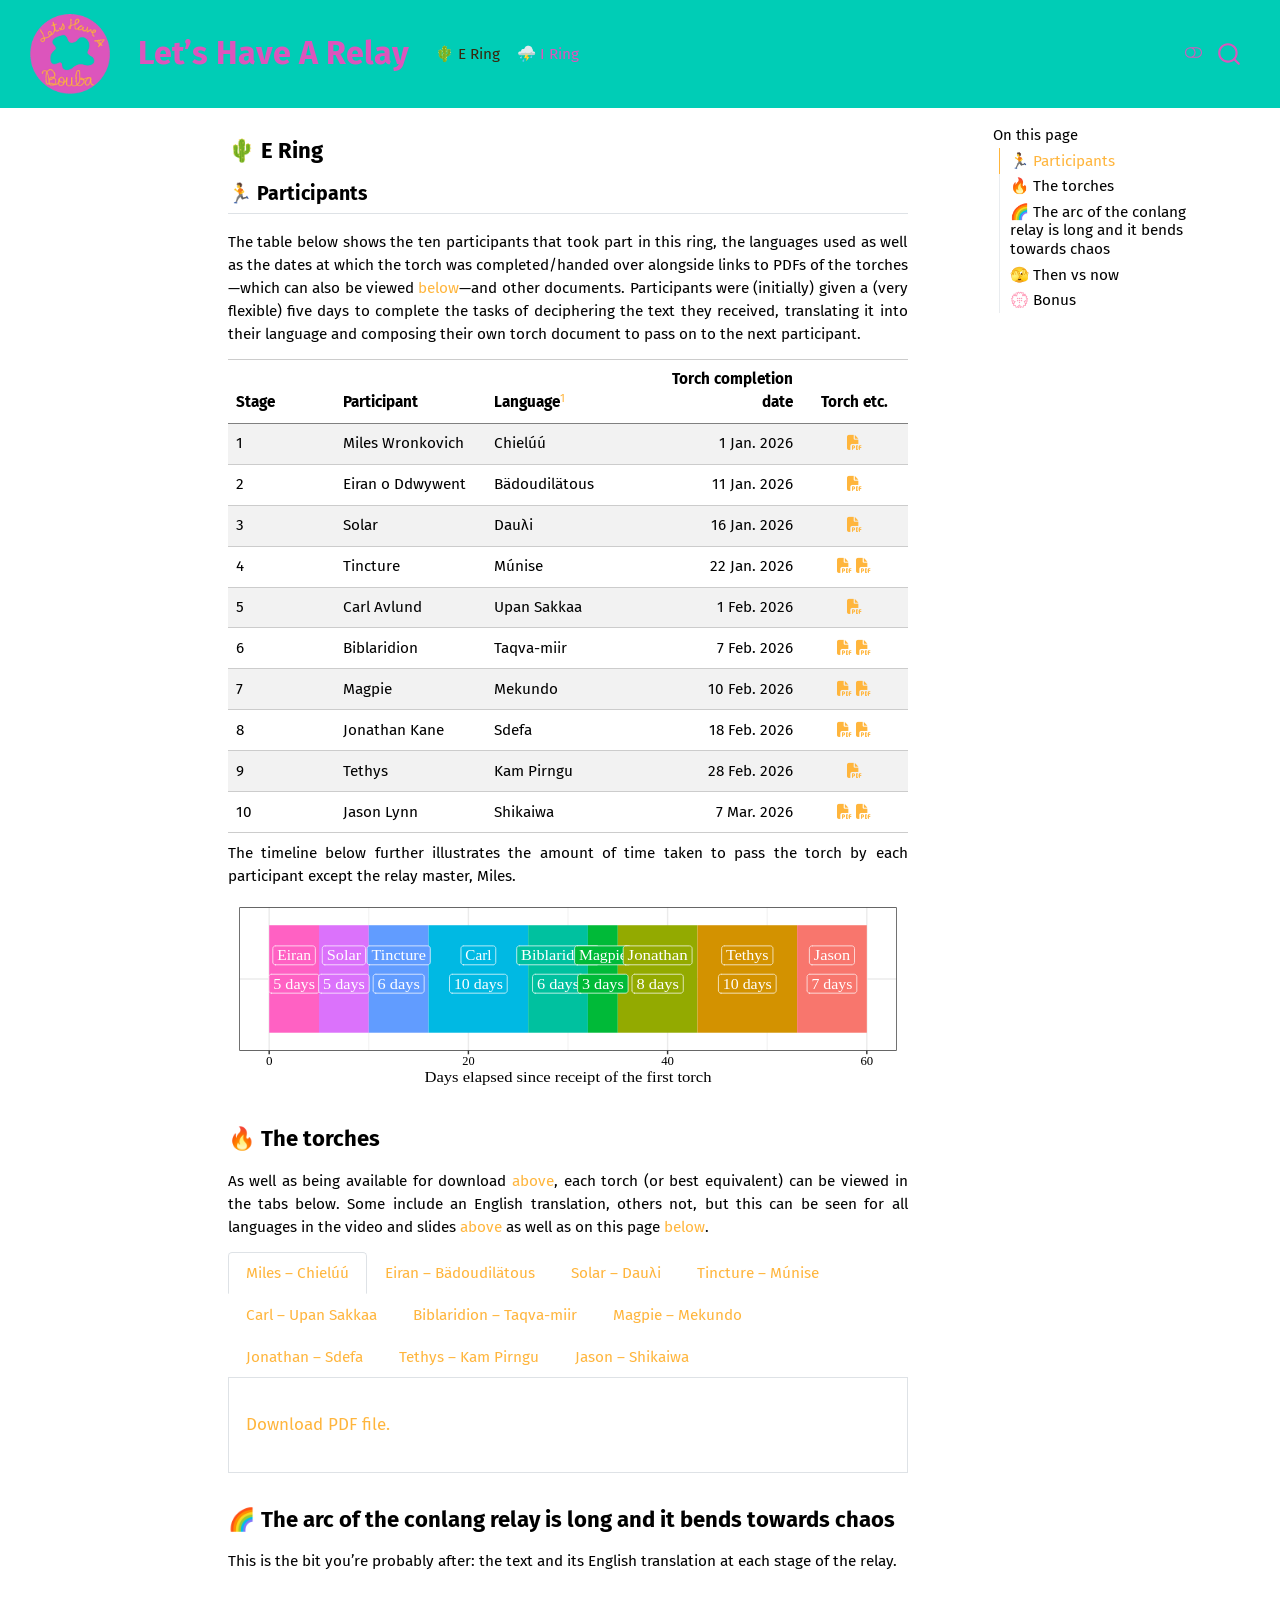
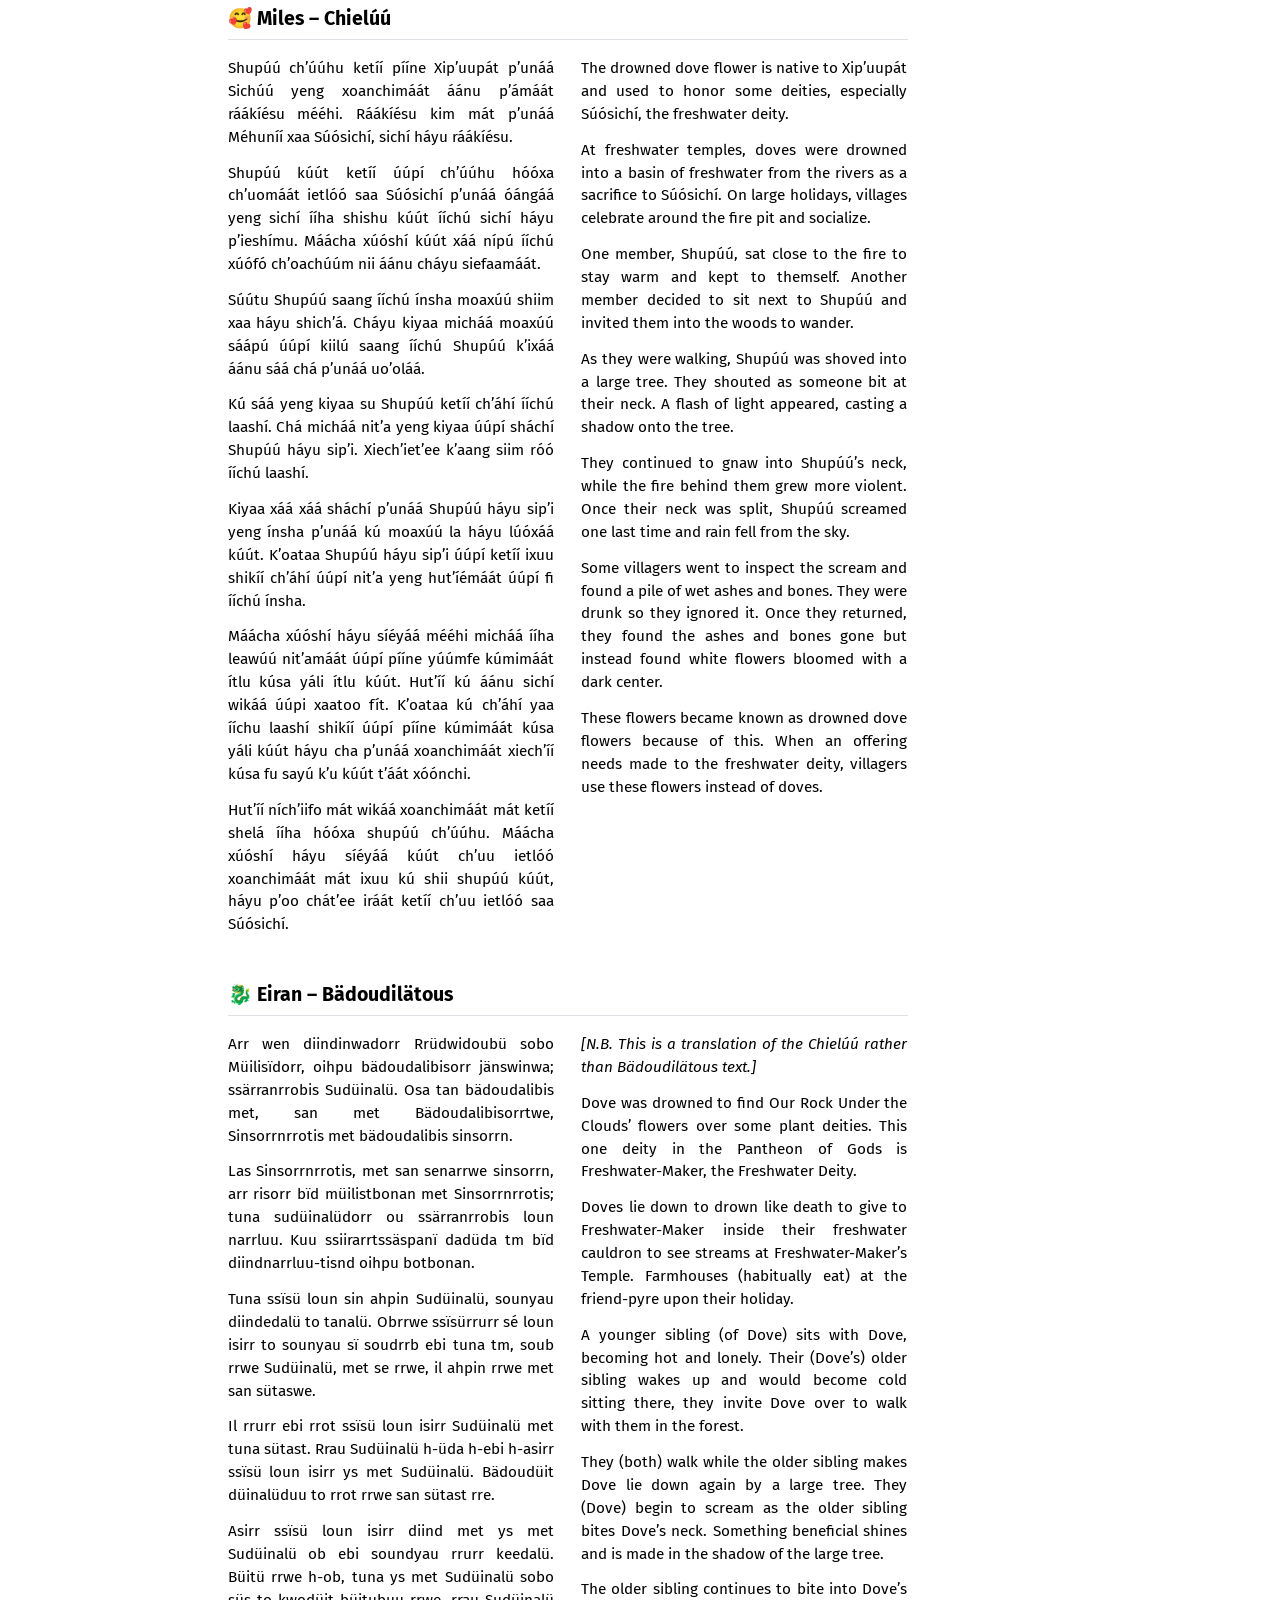
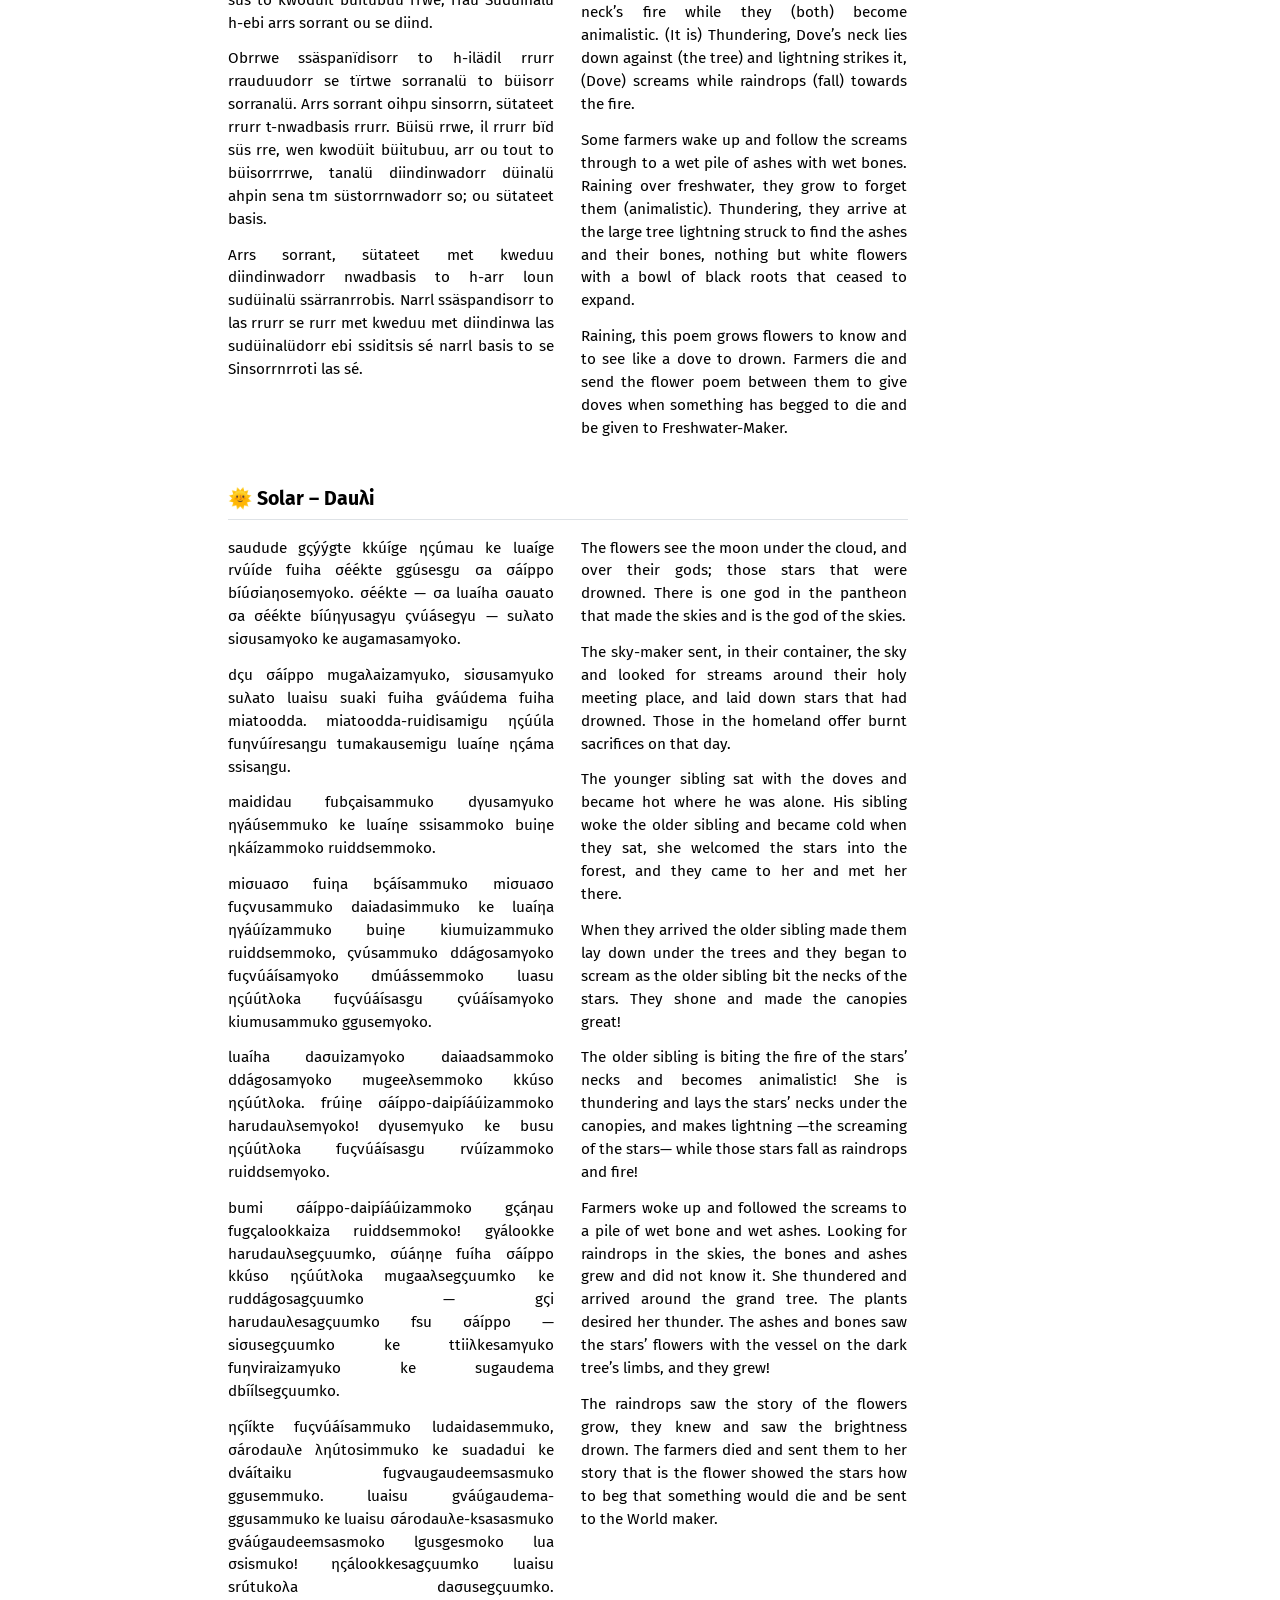
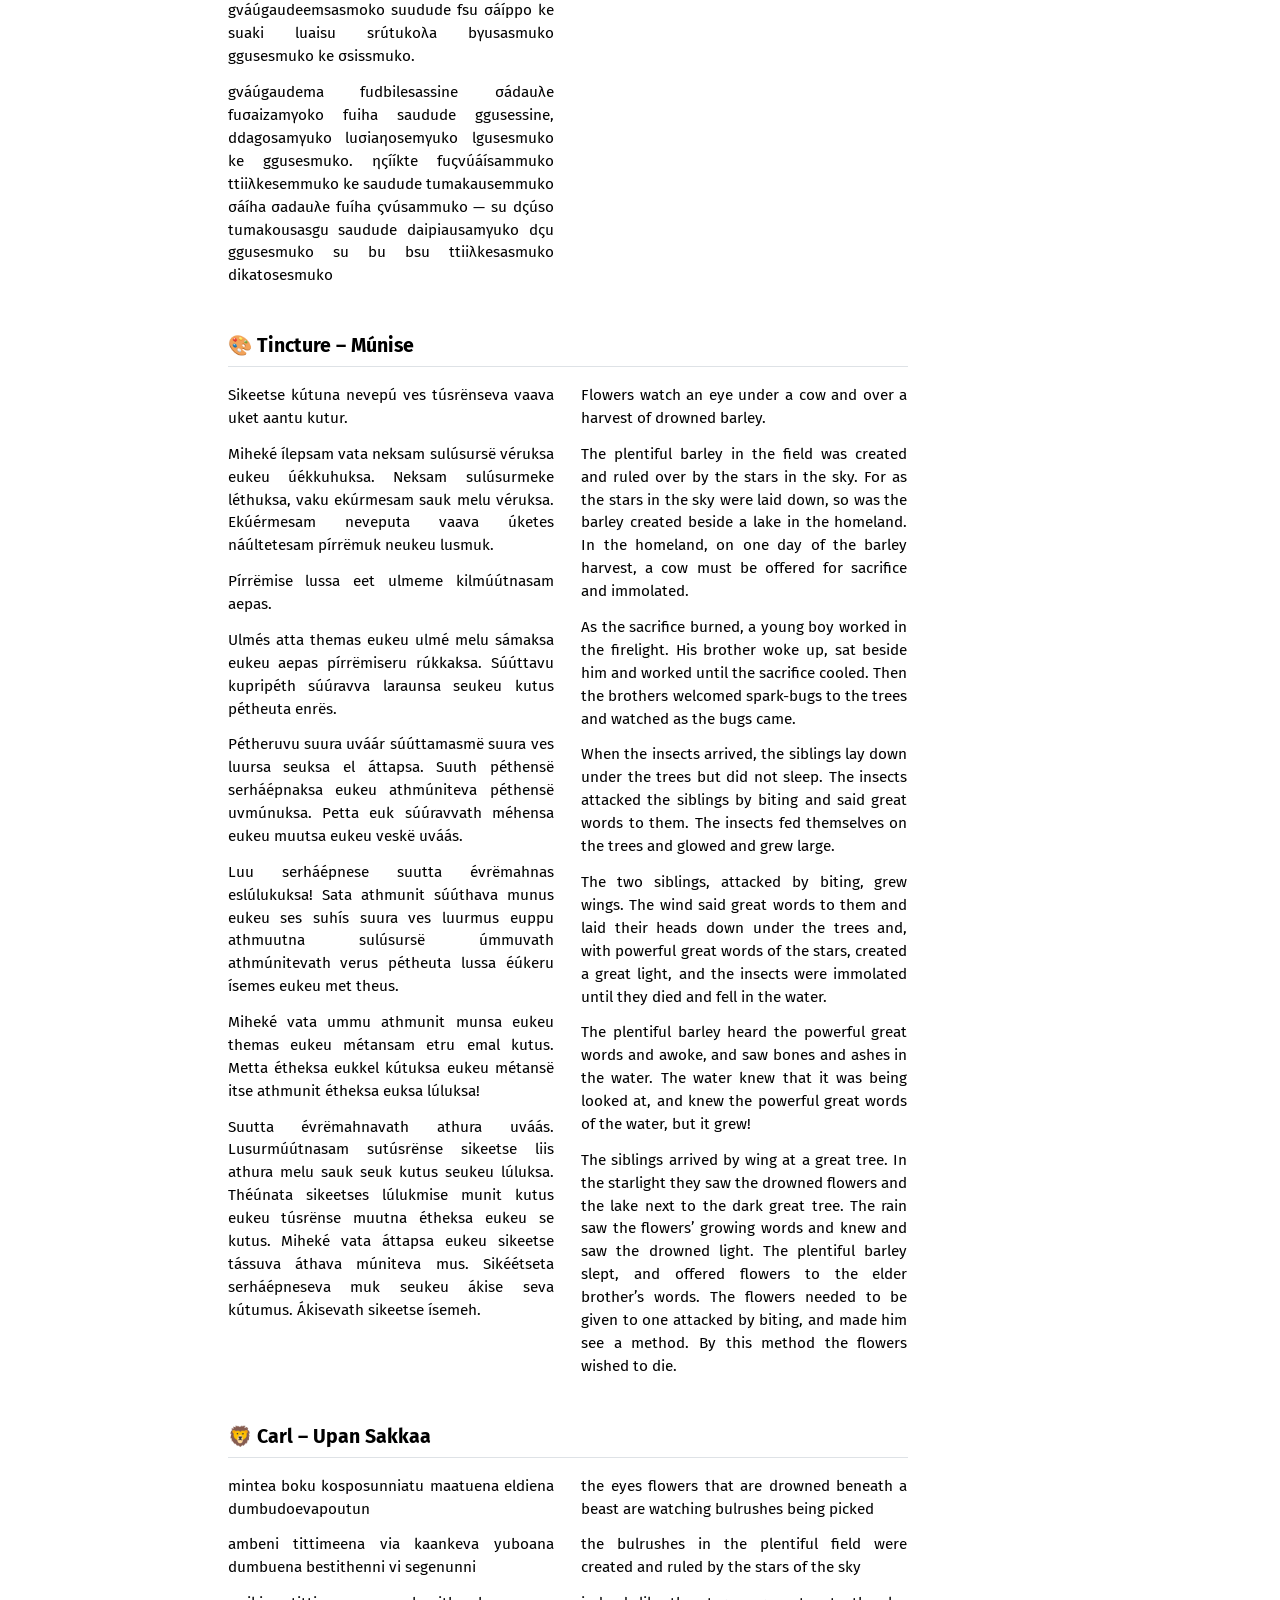
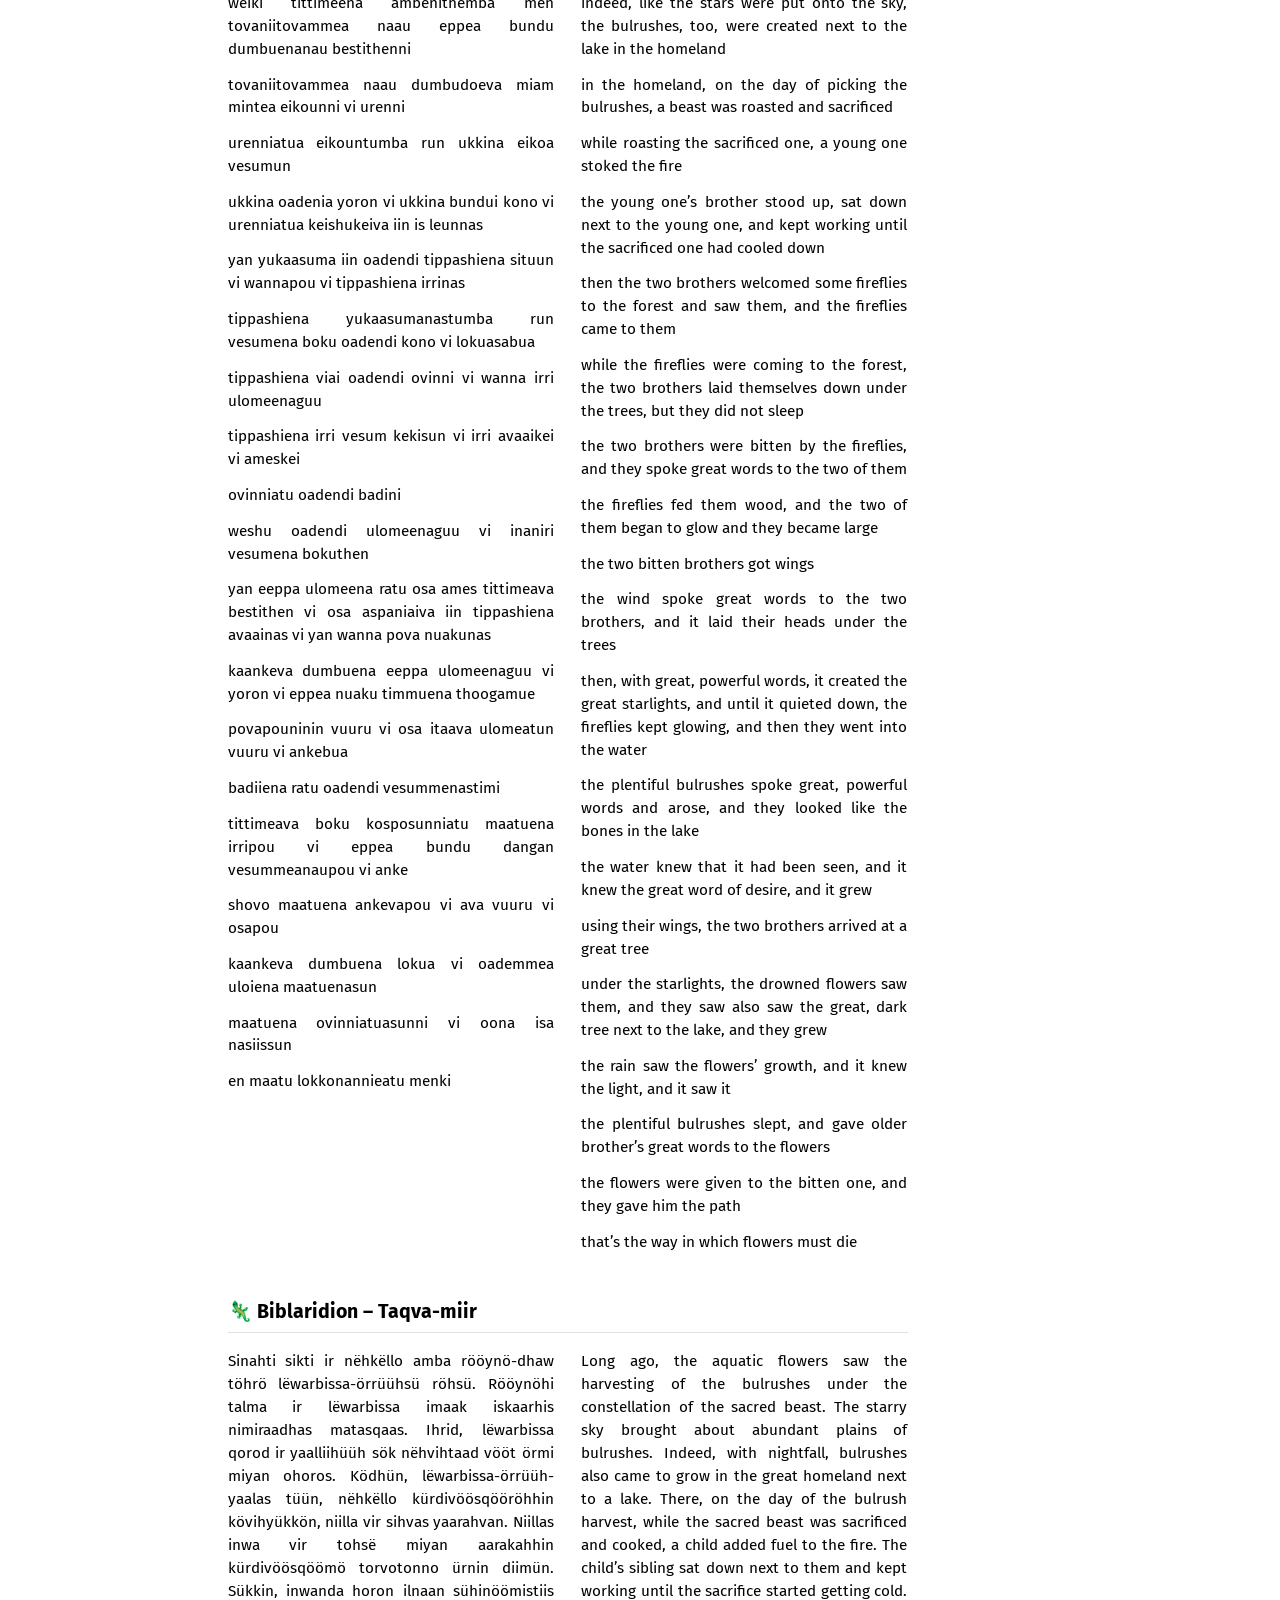
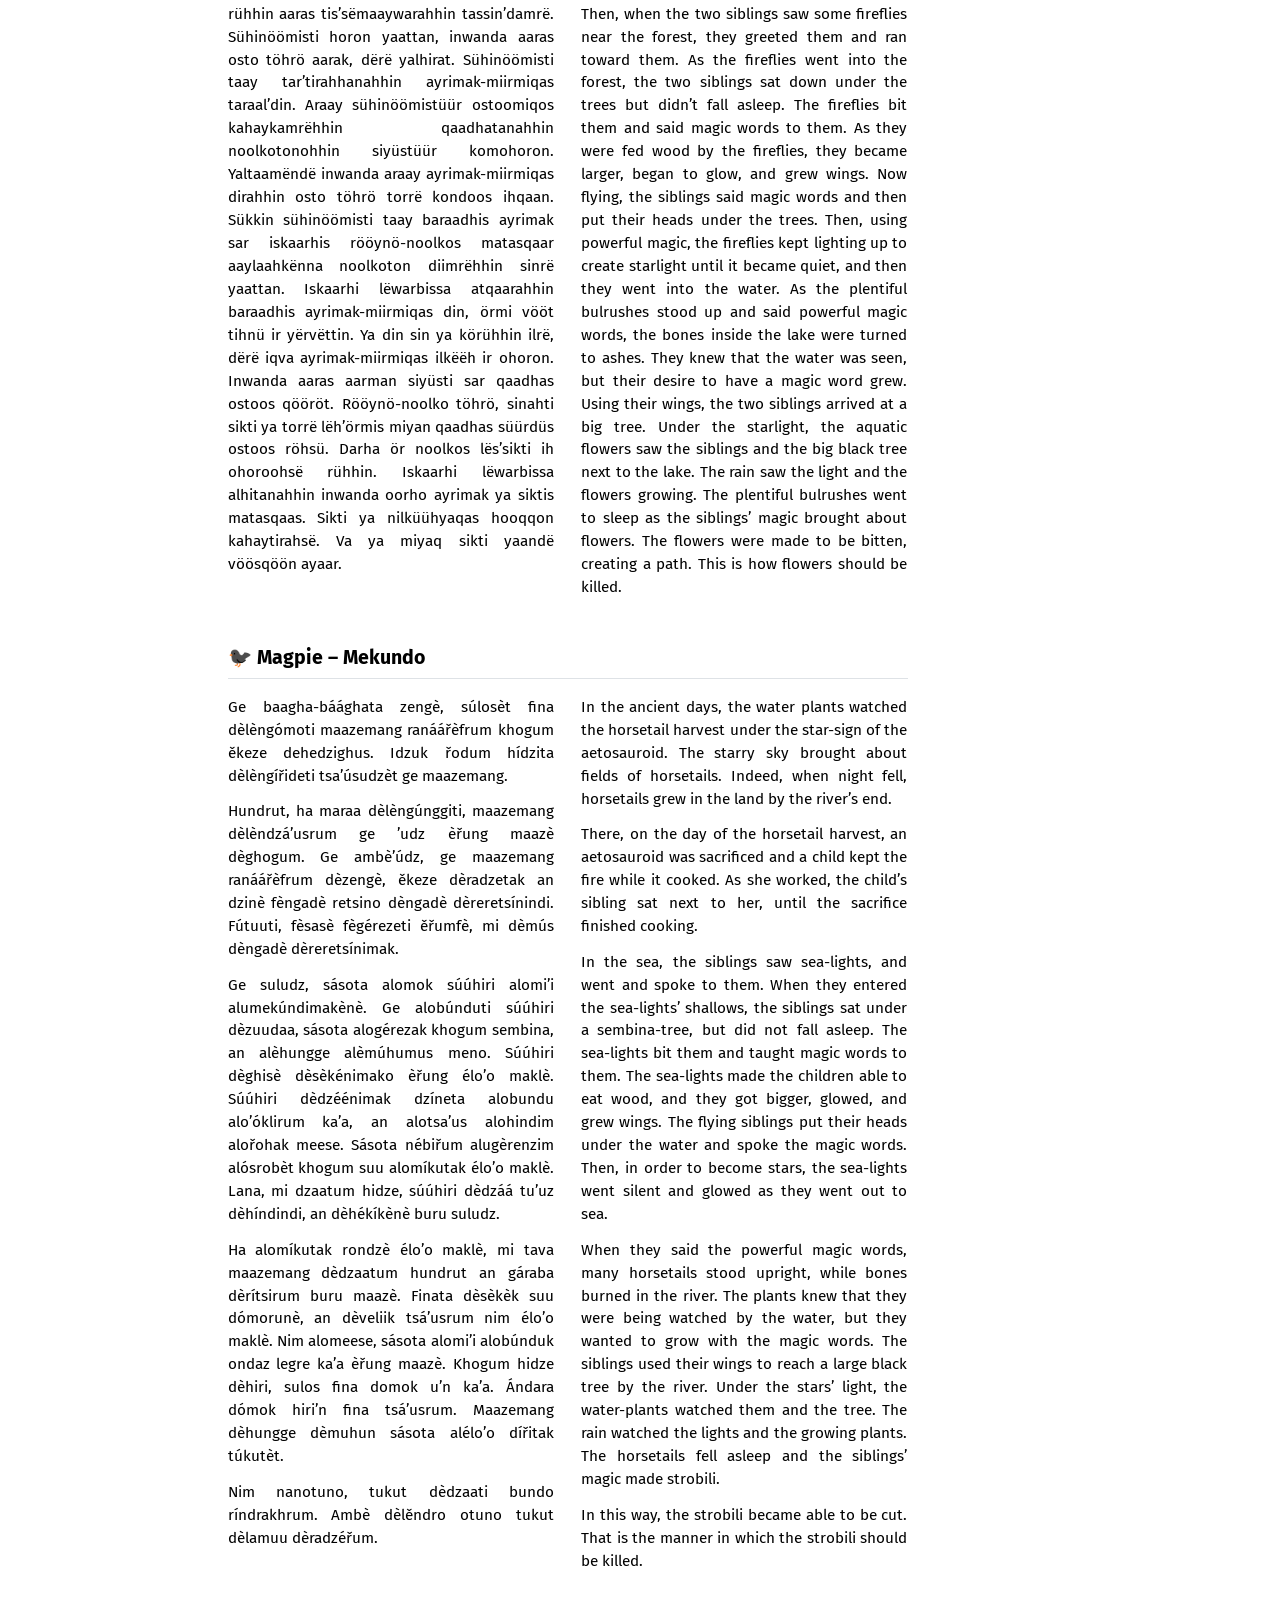
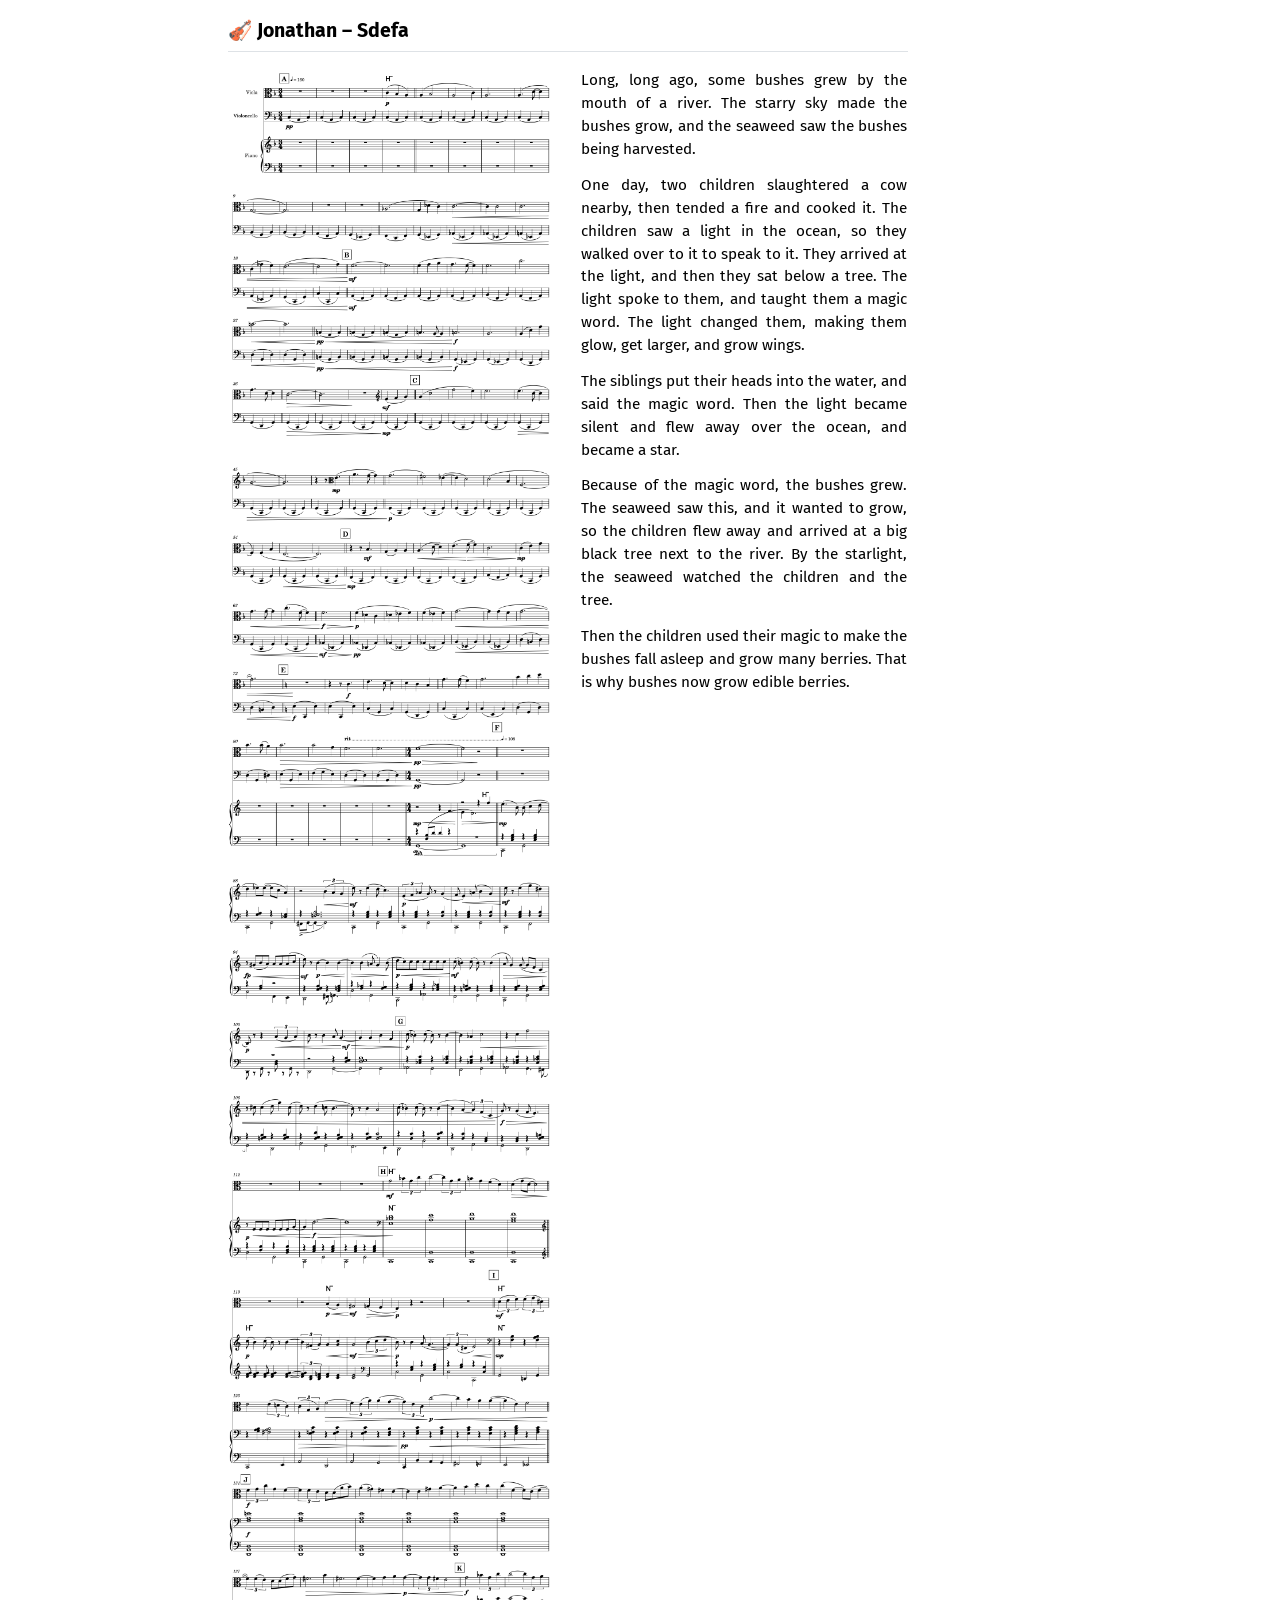
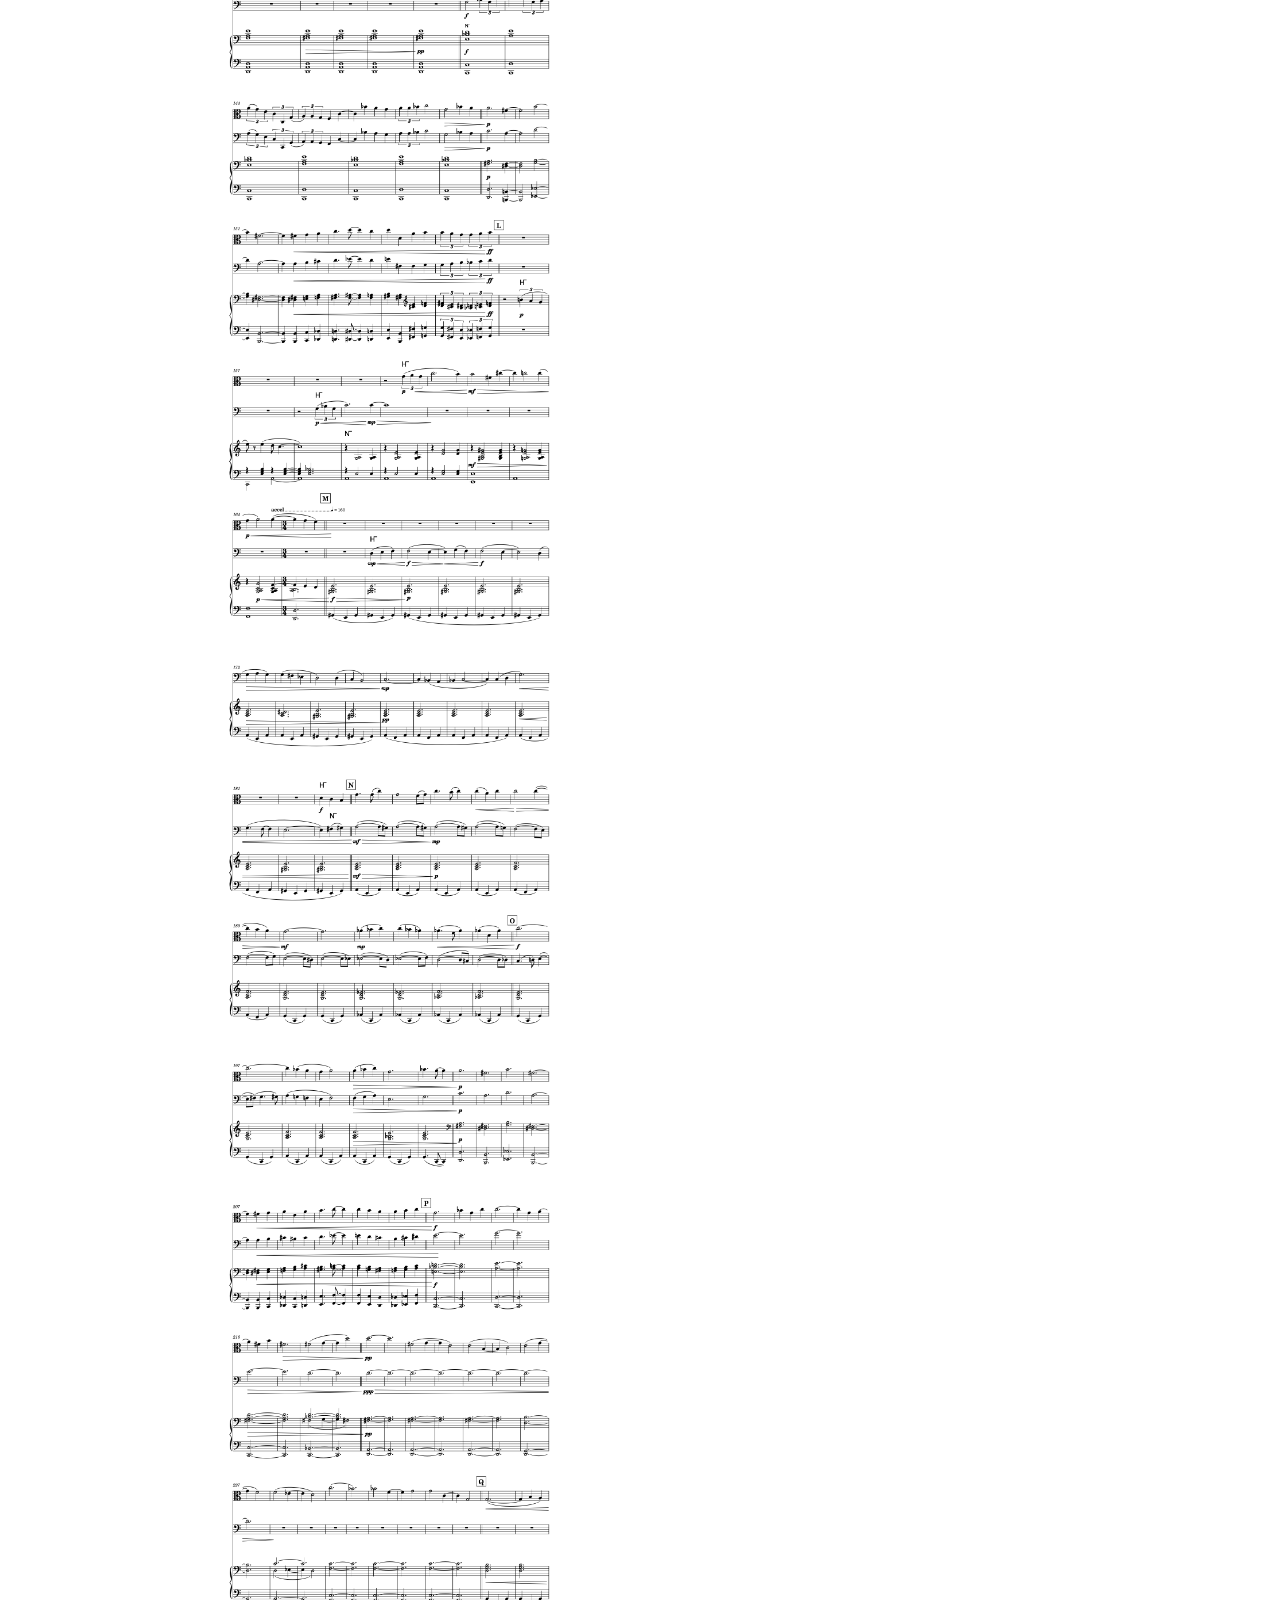
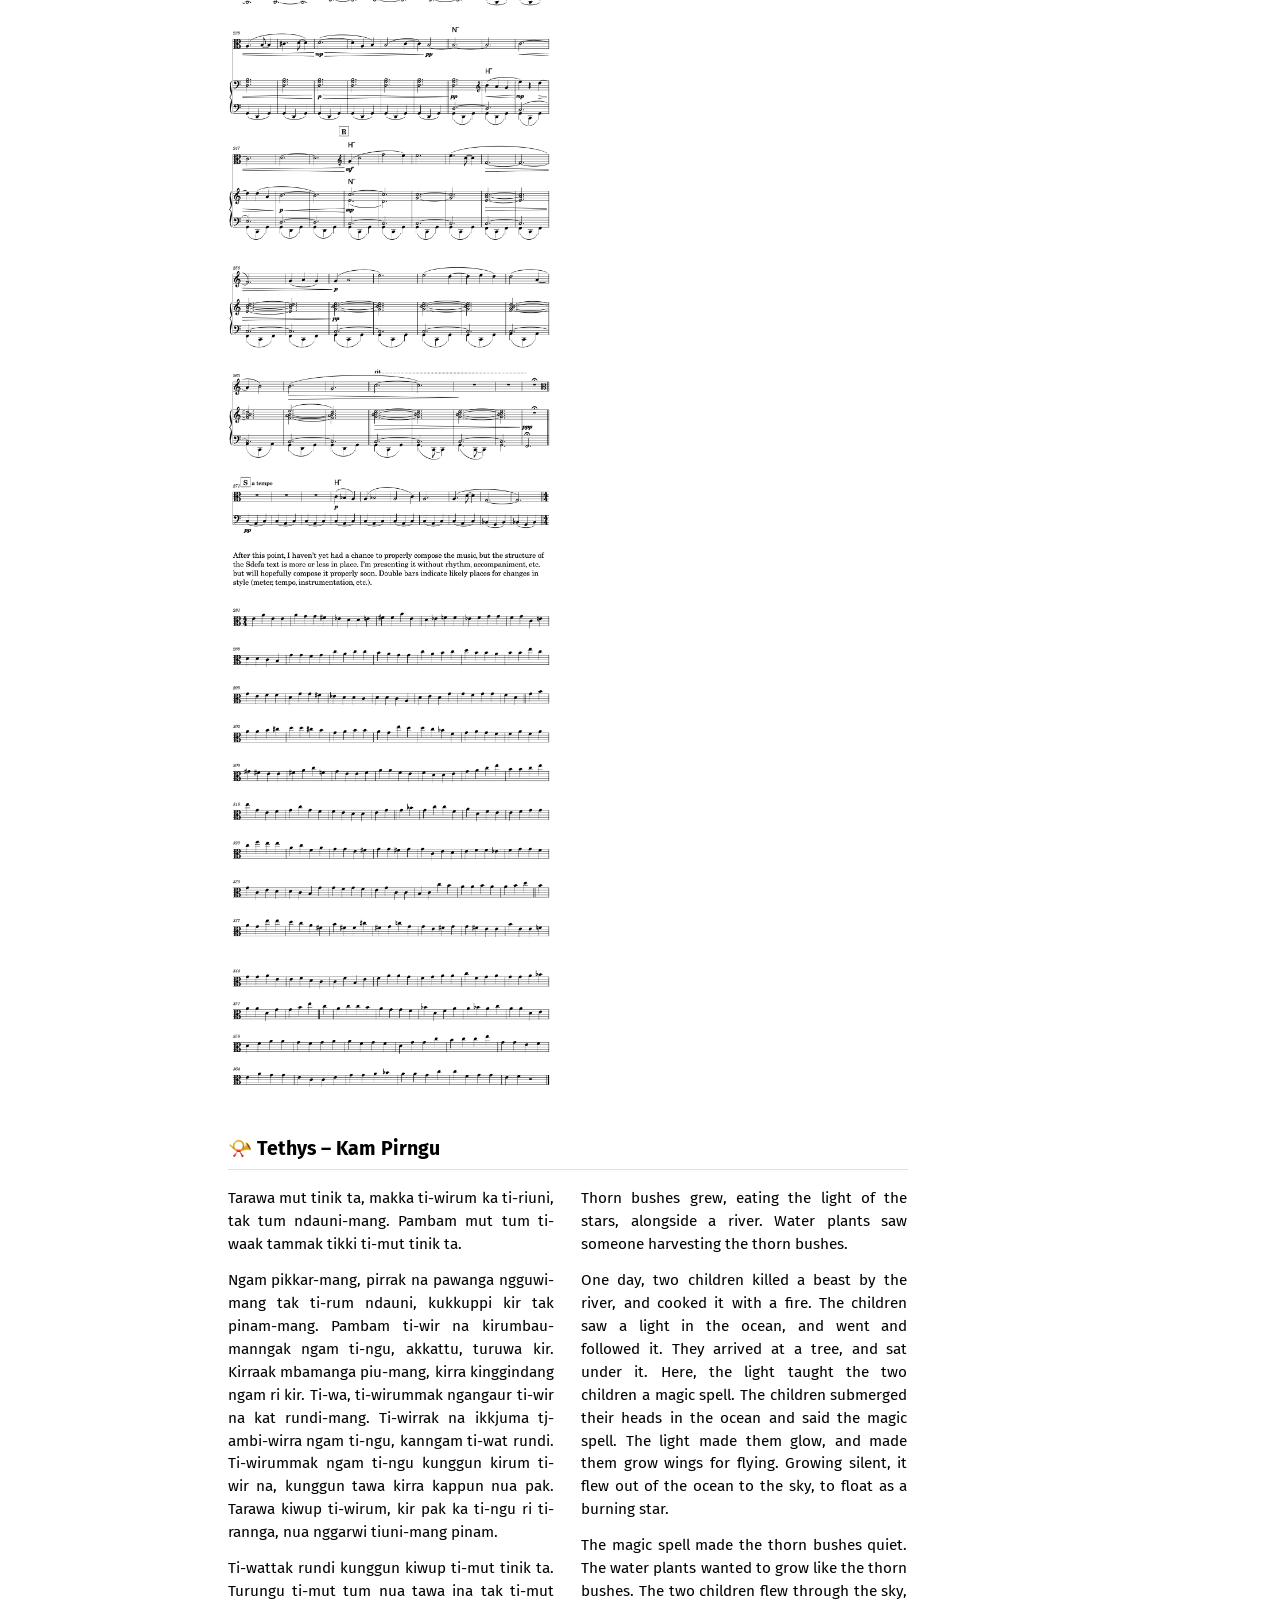
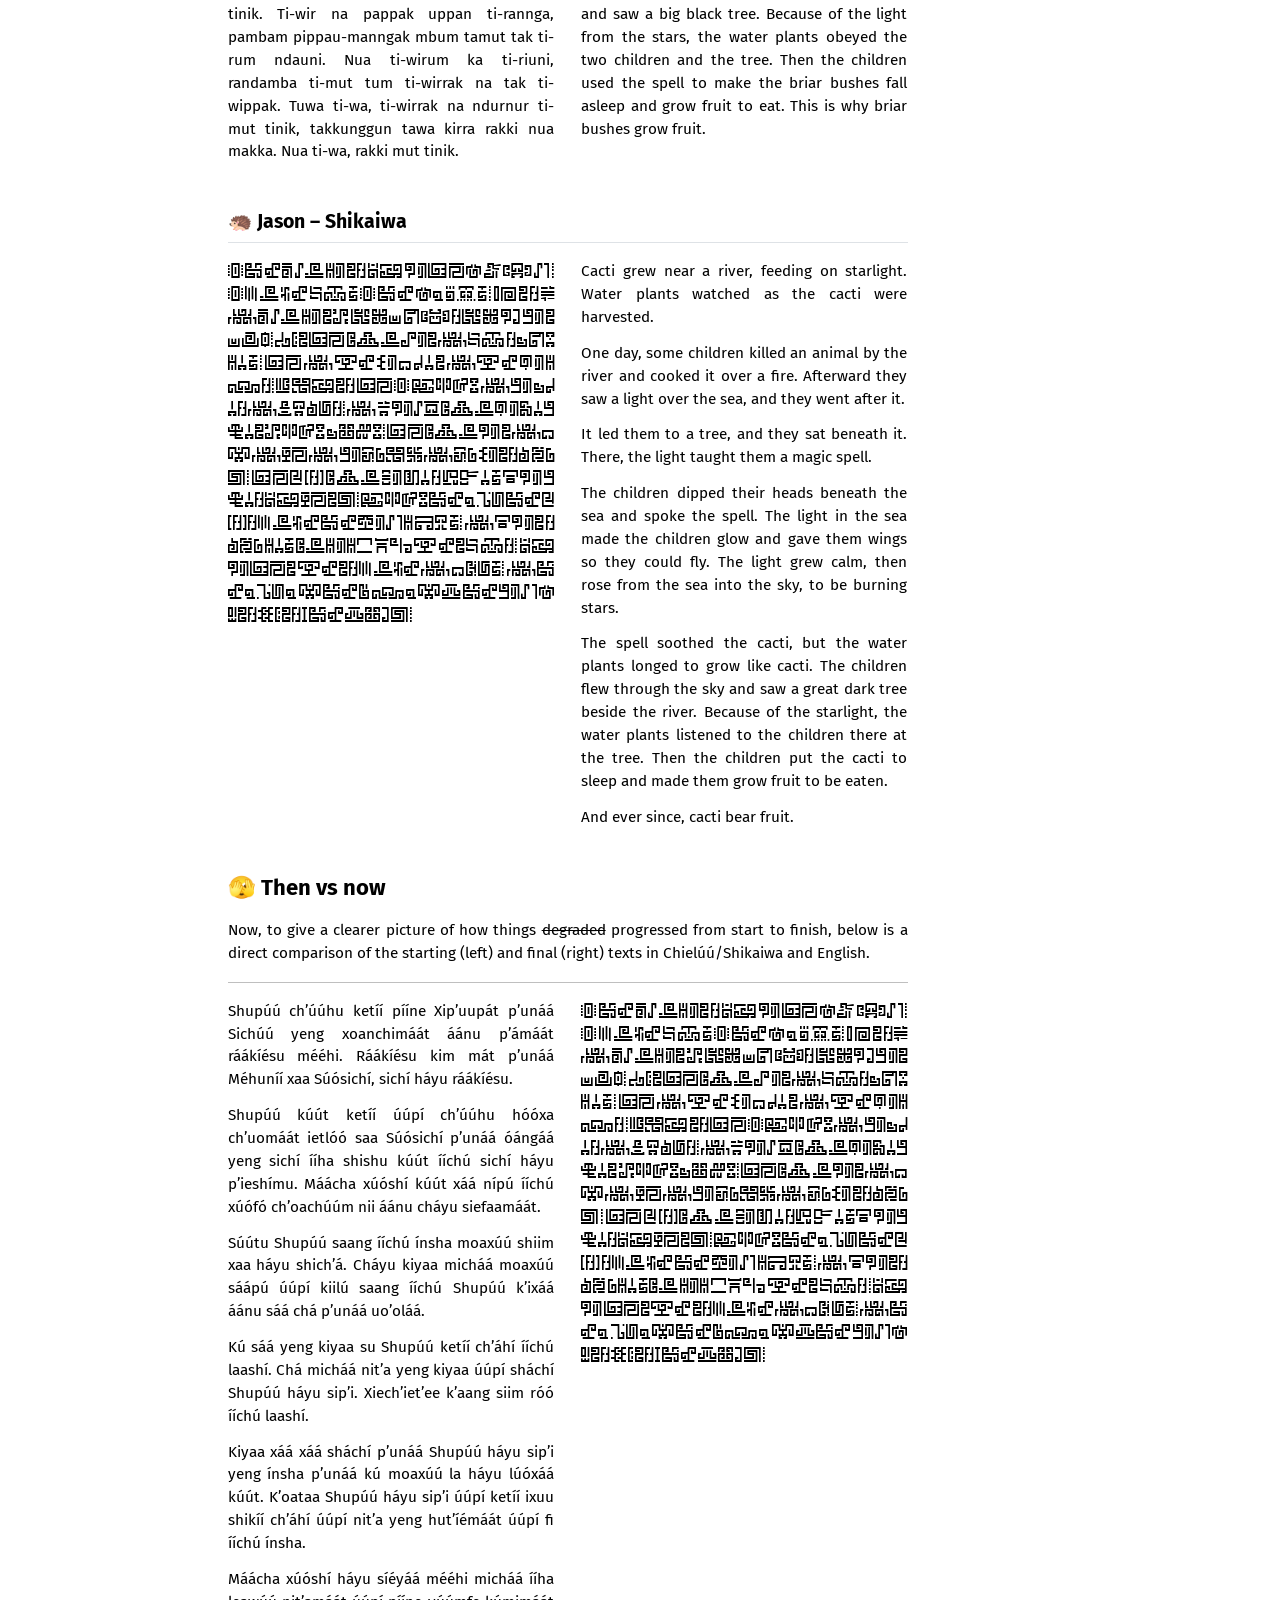
==== docs/E-Ring/index.html @ 96b90860 "Initial commit" ====
<!DOCTYPE html>
<html xmlns="http://www.w3.org/1999/xhtml" lang="en" xml:lang="en"><head>

<meta charset="utf-8">
<meta name="generator" content="quarto-1.7.33">

<meta name="viewport" content="width=device-width, initial-scale=1.0, user-scalable=yes">


<title>🌵 E Ring – Let’s Have A Relay</title>
<style>
code{white-space: pre-wrap;}
span.smallcaps{font-variant: small-caps;}
div.columns{display: flex; gap: min(4vw, 1.5em);}
div.column{flex: auto; overflow-x: auto;}
div.hanging-indent{margin-left: 1.5em; text-indent: -1.5em;}
ul.task-list{list-style: none;}
ul.task-list li input[type="checkbox"] {
  width: 0.8em;
  margin: 0 0.8em 0.2em -1em; /* quarto-specific, see https://github.com/quarto-dev/quarto-cli/issues/4556 */ 
  vertical-align: middle;
}
</style>


<script src="../site_libs/quarto-nav/quarto-nav.js"></script>
<script src="../site_libs/quarto-nav/headroom.min.js"></script>
<script src="../site_libs/clipboard/clipboard.min.js"></script>
<script src="../site_libs/quarto-search/autocomplete.umd.js"></script>
<script src="../site_libs/quarto-search/fuse.min.js"></script>
<script src="../site_libs/quarto-search/quarto-search.js"></script>
<meta name="quarto:offset" content="../">
<link href="../assets/img/favicon.ico" rel="icon">
<script src="../site_libs/quarto-html/quarto.js" type="module"></script>
<script src="../site_libs/quarto-html/tabsets/tabsets.js" type="module"></script>
<script src="../site_libs/quarto-html/popper.min.js"></script>
<script src="../site_libs/quarto-html/tippy.umd.min.js"></script>
<script src="../site_libs/quarto-html/anchor.min.js"></script>
<link href="../site_libs/quarto-html/tippy.css" rel="stylesheet">
<link href="../site_libs/quarto-html/quarto-syntax-highlighting-6eab0263727efe9be21239f7e0f4c1f3.css" rel="stylesheet" class="quarto-color-scheme" id="quarto-text-highlighting-styles">
<link href="../site_libs/quarto-html/quarto-syntax-highlighting-dark-8c9bef3a2e3dea24995ca8c5bca2d7a7.css" rel="stylesheet" class="quarto-color-scheme quarto-color-alternate" id="quarto-text-highlighting-styles">
<link href="../site_libs/quarto-html/quarto-syntax-highlighting-6eab0263727efe9be21239f7e0f4c1f3.css" rel="stylesheet" class="quarto-color-scheme-extra" id="quarto-text-highlighting-styles">
<script src="../site_libs/bootstrap/bootstrap.min.js"></script>
<link href="../site_libs/bootstrap/bootstrap-icons.css" rel="stylesheet">
<link href="../site_libs/bootstrap/bootstrap-27007b7a08cfe9ffd8e2c77a164d301a.min.css" rel="stylesheet" append-hash="true" class="quarto-color-scheme" id="quarto-bootstrap" data-mode="light">
<link href="../site_libs/bootstrap/bootstrap-dark-079c41fcf87698ce532824fd8707f81e.min.css" rel="stylesheet" append-hash="true" class="quarto-color-scheme quarto-color-alternate" id="quarto-bootstrap" data-mode="dark">
<link href="../site_libs/bootstrap/bootstrap-27007b7a08cfe9ffd8e2c77a164d301a.min.css" rel="stylesheet" append-hash="true" class="quarto-color-scheme-extra" id="quarto-bootstrap" data-mode="light">
<link href="../site_libs/quarto-contrib/embedpdf-1.0.2/embedpdf.css" rel="stylesheet">
<link href="../site_libs/quarto-contrib/fontawesome6-6.7.2/all.min.css" rel="stylesheet">
<link href="../site_libs/quarto-contrib/fontawesome6-6.7.2/latex-fontsize.css" rel="stylesheet">
<script id="quarto-search-options" type="application/json">{
  "location": "navbar",
  "copy-button": false,
  "collapse-after": 3,
  "panel-placement": "end",
  "type": "overlay",
  "limit": 50,
  "keyboard-shortcut": [
    "f",
    "/",
    "s"
  ],
  "show-item-context": false,
  "language": {
    "search-no-results-text": "No results",
    "search-matching-documents-text": "matching documents",
    "search-copy-link-title": "Copy link to search",
    "search-hide-matches-text": "Hide additional matches",
    "search-more-match-text": "more match in this document",
    "search-more-matches-text": "more matches in this document",
    "search-clear-button-title": "Clear",
    "search-text-placeholder": "",
    "search-detached-cancel-button-title": "Cancel",
    "search-submit-button-title": "Submit",
    "search-label": "Search"
  }
}</script>


<link rel="stylesheet" href="../assets/custom.css">
</head>

<body class="nav-fixed quarto-light"><script id="quarto-html-before-body" type="application/javascript">
    const toggleBodyColorMode = (bsSheetEl) => {
      const mode = bsSheetEl.getAttribute("data-mode");
      const bodyEl = window.document.querySelector("body");
      if (mode === "dark") {
        bodyEl.classList.add("quarto-dark");
        bodyEl.classList.remove("quarto-light");
      } else {
        bodyEl.classList.add("quarto-light");
        bodyEl.classList.remove("quarto-dark");
      }
    }
    const toggleBodyColorPrimary = () => {
      const bsSheetEl = window.document.querySelector("link#quarto-bootstrap:not([rel=disabled-stylesheet])");
      if (bsSheetEl) {
        toggleBodyColorMode(bsSheetEl);
      }
    }
    const setColorSchemeToggle = (alternate) => {
      const toggles = window.document.querySelectorAll('.quarto-color-scheme-toggle');
      for (let i=0; i < toggles.length; i++) {
        const toggle = toggles[i];
        if (toggle) {
          if (alternate) {
            toggle.classList.add("alternate");
          } else {
            toggle.classList.remove("alternate");
          }
        }
      }
    };
    const toggleColorMode = (alternate) => {
      // Switch the stylesheets
      const primaryStylesheets = window.document.querySelectorAll('link.quarto-color-scheme:not(.quarto-color-alternate)');
      const alternateStylesheets = window.document.querySelectorAll('link.quarto-color-scheme.quarto-color-alternate');
      manageTransitions('#quarto-margin-sidebar .nav-link', false);
      if (alternate) {
        // note: dark is layered on light, we don't disable primary!
        enableStylesheet(alternateStylesheets);
        for (const sheetNode of alternateStylesheets) {
          if (sheetNode.id === "quarto-bootstrap") {
            toggleBodyColorMode(sheetNode);
          }
        }
      } else {
        disableStylesheet(alternateStylesheets);
        enableStylesheet(primaryStylesheets)
        toggleBodyColorPrimary();
      }
      manageTransitions('#quarto-margin-sidebar .nav-link', true);
      // Switch the toggles
      setColorSchemeToggle(alternate)
      // Hack to workaround the fact that safari doesn't
      // properly recolor the scrollbar when toggling (#1455)
      if (navigator.userAgent.indexOf('Safari') > 0 && navigator.userAgent.indexOf('Chrome') == -1) {
        manageTransitions("body", false);
        window.scrollTo(0, 1);
        setTimeout(() => {
          window.scrollTo(0, 0);
          manageTransitions("body", true);
        }, 40);
      }
    }
    const disableStylesheet = (stylesheets) => {
      for (let i=0; i < stylesheets.length; i++) {
        const stylesheet = stylesheets[i];
        stylesheet.rel = 'disabled-stylesheet';
      }
    }
    const enableStylesheet = (stylesheets) => {
      for (let i=0; i < stylesheets.length; i++) {
        const stylesheet = stylesheets[i];
        if(stylesheet.rel !== 'stylesheet') { // for Chrome, which will still FOUC without this check
          stylesheet.rel = 'stylesheet';
        }
      }
    }
    const manageTransitions = (selector, allowTransitions) => {
      const els = window.document.querySelectorAll(selector);
      for (let i=0; i < els.length; i++) {
        const el = els[i];
        if (allowTransitions) {
          el.classList.remove('notransition');
        } else {
          el.classList.add('notransition');
        }
      }
    }
    const isFileUrl = () => {
      return window.location.protocol === 'file:';
    }
    const hasAlternateSentinel = () => {
      let styleSentinel = getColorSchemeSentinel();
      if (styleSentinel !== null) {
        return styleSentinel === "alternate";
      } else {
        return false;
      }
    }
    const setStyleSentinel = (alternate) => {
      const value = alternate ? "alternate" : "default";
      if (!isFileUrl()) {
        window.localStorage.setItem("quarto-color-scheme", value);
      } else {
        localAlternateSentinel = value;
      }
    }
    const getColorSchemeSentinel = () => {
      if (!isFileUrl()) {
        const storageValue = window.localStorage.getItem("quarto-color-scheme");
        return storageValue != null ? storageValue : localAlternateSentinel;
      } else {
        return localAlternateSentinel;
      }
    }
    const toggleGiscusIfUsed = (isAlternate, darkModeDefault) => {
      const baseTheme = document.querySelector('#giscus-base-theme')?.value ?? 'light';
      const alternateTheme = document.querySelector('#giscus-alt-theme')?.value ?? 'dark';
      let newTheme = '';
      if(authorPrefersDark) {
        newTheme = isAlternate ? baseTheme : alternateTheme;
      } else {
        newTheme = isAlternate ? alternateTheme : baseTheme;
      }
      const changeGiscusTheme = () => {
        // From: https://github.com/giscus/giscus/issues/336
        const sendMessage = (message) => {
          const iframe = document.querySelector('iframe.giscus-frame');
          if (!iframe) return;
          iframe.contentWindow.postMessage({ giscus: message }, 'https://giscus.app');
        }
        sendMessage({
          setConfig: {
            theme: newTheme
          }
        });
      }
      const isGiscussLoaded = window.document.querySelector('iframe.giscus-frame') !== null;
      if (isGiscussLoaded) {
        changeGiscusTheme();
      }
    };
    const authorPrefersDark = false;
    const darkModeDefault = authorPrefersDark;
      document.querySelector('link#quarto-text-highlighting-styles.quarto-color-scheme-extra').rel = 'disabled-stylesheet';
      document.querySelector('link#quarto-bootstrap.quarto-color-scheme-extra').rel = 'disabled-stylesheet';
    let localAlternateSentinel = darkModeDefault ? 'alternate' : 'default';
    // Dark / light mode switch
    window.quartoToggleColorScheme = () => {
      // Read the current dark / light value
      let toAlternate = !hasAlternateSentinel();
      toggleColorMode(toAlternate);
      setStyleSentinel(toAlternate);
      toggleGiscusIfUsed(toAlternate, darkModeDefault);
      window.dispatchEvent(new Event('resize'));
    };
    // Switch to dark mode if need be
    if (hasAlternateSentinel()) {
      toggleColorMode(true);
    } else {
      toggleColorMode(false);
    }
  </script>

<div id="quarto-search-results"></div>
  <header id="quarto-header" class="headroom fixed-top">
    <nav class="navbar navbar-expand-xl " data-bs-theme="dark">
      <div class="navbar-container container-fluid">
      <div class="navbar-brand-container mx-auto">
    <a href="../index.html" class="navbar-brand navbar-brand-logo">
    <img src="../assets/img/logo.png" alt="" class="navbar-logo">
    </a>
    <a class="navbar-brand" href="../index.html">
    <span class="navbar-title">Let’s Have A Relay</span>
    </a>
  </div>
            <div id="quarto-search" class="" title="Search"></div>
          <button class="navbar-toggler" type="button" data-bs-toggle="collapse" data-bs-target="#navbarCollapse" aria-controls="navbarCollapse" role="menu" aria-expanded="false" aria-label="Toggle navigation" onclick="if (window.quartoToggleHeadroom) { window.quartoToggleHeadroom(); }">
  <span class="navbar-toggler-icon"></span>
</button>
          <div class="collapse navbar-collapse" id="navbarCollapse">
            <ul class="navbar-nav navbar-nav-scroll me-auto">
  <li class="nav-item">
    <a class="nav-link active" href="../E-Ring/index.html" aria-current="page"> 
<span class="menu-text">🌵 E Ring</span></a>
  </li>  
  <li class="nav-item">
    <a class="nav-link" href="../I-Ring/index.html"> 
<span class="menu-text">⛈️ I Ring</span></a>
  </li>  
</ul>
          </div> <!-- /navcollapse -->
            <div class="quarto-navbar-tools">
  <a href="" class="quarto-color-scheme-toggle quarto-navigation-tool  px-1" onclick="window.quartoToggleColorScheme(); return false;" title="Toggle dark mode"><i class="bi"></i></a>
</div>
      </div> <!-- /container-fluid -->
    </nav>
</header>
<!-- content -->
<div id="quarto-content" class="quarto-container page-columns page-rows-contents page-layout-article page-navbar">
<!-- sidebar -->
<!-- margin-sidebar -->
    <div id="quarto-margin-sidebar" class="sidebar margin-sidebar">
        <nav id="TOC" role="doc-toc" class="toc-active">
    <h2 id="toc-title">On this page</h2>
   
  <ul>
  <li><a href="#participants" id="toc-participants" class="nav-link active" data-scroll-target="#participants">🏃 Participants</a></li>
  <li><a href="#the-torches" id="toc-the-torches" class="nav-link" data-scroll-target="#the-torches">🔥 The torches</a></li>
  <li><a href="#the-arc-of-the-conlang-relay-is-long-and-it-bends-towards-chaos" id="toc-the-arc-of-the-conlang-relay-is-long-and-it-bends-towards-chaos" class="nav-link" data-scroll-target="#the-arc-of-the-conlang-relay-is-long-and-it-bends-towards-chaos">🌈 The arc of the conlang relay is long and it bends towards chaos</a>
  <ul class="collapse">
  <li><a href="#miles-chielúú-1" id="toc-miles-chielúú-1" class="nav-link" data-scroll-target="#miles-chielúú-1">🥰 Miles – Chielúú</a></li>
  <li><a href="#eiran-bädoudilätous-1" id="toc-eiran-bädoudilätous-1" class="nav-link" data-scroll-target="#eiran-bädoudilätous-1">🐉 Eiran – Bädoudilätous</a></li>
  <li><a href="#solar-dauλi-1" id="toc-solar-dauλi-1" class="nav-link" data-scroll-target="#solar-dauλi-1">🌞 Solar – Dauλi</a></li>
  <li><a href="#tincture-múnise-1" id="toc-tincture-múnise-1" class="nav-link" data-scroll-target="#tincture-múnise-1">🎨 Tincture – Múnise</a></li>
  <li><a href="#carl-upan-sakkaa-1" id="toc-carl-upan-sakkaa-1" class="nav-link" data-scroll-target="#carl-upan-sakkaa-1">🦁 Carl – Upan Sakkaa</a></li>
  <li><a href="#biblaridion-taqva-miir-1" id="toc-biblaridion-taqva-miir-1" class="nav-link" data-scroll-target="#biblaridion-taqva-miir-1">🦎 Biblaridion – Taqva-miir</a></li>
  <li><a href="#magpie-mekundo-1" id="toc-magpie-mekundo-1" class="nav-link" data-scroll-target="#magpie-mekundo-1">🐦‍⬛ Magpie – Mekundo</a></li>
  <li><a href="#jonathan-sdefa-1" id="toc-jonathan-sdefa-1" class="nav-link" data-scroll-target="#jonathan-sdefa-1">🎻 Jonathan – Sdefa</a></li>
  <li><a href="#tethys-kam-pirngu-1" id="toc-tethys-kam-pirngu-1" class="nav-link" data-scroll-target="#tethys-kam-pirngu-1">📯 Tethys – Kam Pirngu</a></li>
  <li><a href="#jason-shikaiwa-1" id="toc-jason-shikaiwa-1" class="nav-link" data-scroll-target="#jason-shikaiwa-1">🦔 Jason – Shikaiwa</a></li>
  </ul></li>
  <li><a href="#then-vs-now" id="toc-then-vs-now" class="nav-link" data-scroll-target="#then-vs-now">🫣 Then vs now</a></li>
  <li><a href="#bonus" id="toc-bonus" class="nav-link" data-scroll-target="#bonus">💮 Bonus</a></li>
  </ul>
</nav>
    </div>
<!-- main -->
<main class="content" id="quarto-document-content">


<header id="title-block-header" class="quarto-title-block default">
<div class="quarto-title">
<h1 class="title">🌵 E Ring</h1>
</div>



<div class="quarto-title-meta">

    
  
    
  </div>
  


</header>


<section id="participants" class="level2">
<h2 class="anchored" data-anchor-id="participants">🏃 Participants</h2>
<p>The table below shows the ten participants that took part in this ring, the languages used as well as the dates at which the torch was completed/handed over alongside links to PDFs of the torches—which can also be viewed <a href="#the-torches">below</a>—and other documents. Participants were (initially) given a (very flexible) five days to complete the tasks of deciphering the text they received, translating it into their language and composing their own torch document to pass on to the next participant.</p>
<table class="table-striped caption-top table">
<colgroup>
<col style="width: 1%">
<col style="width: 1%">
<col style="width: 1%">
<col style="width: 1%">
<col style="width: 1%">
</colgroup>
<thead>
<tr class="header">
<th>Stage</th>
<th>Participant</th>
<th>Language<a href="#fn1" class="footnote-ref" id="fnref1" role="doc-noteref"><sup>1</sup></a></th>
<th style="text-align: right;">Torch completion date</th>
<th style="text-align: center;">Torch etc.</th>
</tr>
</thead>
<tbody>
<tr class="odd">
<td>1</td>
<td>Miles Wronkovich</td>
<td>Chielúú</td>
<td style="text-align: right;">1 Jan.&nbsp;2026</td>
<td style="text-align: center;"><a href="chielúú-torch.pdf" target="_blank" title="Download torch (without English translation)"><i class="fa-solid fa-file-pdf" aria-label="file-pdf"></i></a></td>
</tr>
<tr class="even">
<td>2</td>
<td>Eiran o Ddwywent</td>
<td>Bädoudilätous</td>
<td style="text-align: right;">11 Jan.&nbsp;2026</td>
<td style="text-align: center;"><a href="bädoudilätous-torch.pdf" target="_blank" title="Download torch (without English translation)"><i class="fa-solid fa-file-pdf" aria-label="file-pdf"></i></a></td>
</tr>
<tr class="odd">
<td>3</td>
<td>Solar</td>
<td>Dauλi</td>
<td style="text-align: right;">16 Jan.&nbsp;2026</td>
<td style="text-align: center;"><a href="dauλi-torch.pdf" target="_blank" title="Download torch (without English translation)"><i class="fa-solid fa-file-pdf" aria-label="file-pdf"></i></a></td>
</tr>
<tr class="even">
<td>4</td>
<td>Tincture</td>
<td>Múnise</td>
<td style="text-align: right;">22 Jan.&nbsp;2026</td>
<td style="text-align: center;"><a href="múnise-torch.pdf" target="_blank" title="Download torch (without English translation)"><i class="fa-solid fa-file-pdf" aria-label="file-pdf"></i></a> <a href="múnise-translations.pdf" target="_blank" title="Download English translations"><i class="fa-solid fa-file-pdf" aria-label="file-pdf"></i></a></td>
</tr>
<tr class="odd">
<td>5</td>
<td>Carl Avlund</td>
<td>Upan Sakkaa</td>
<td style="text-align: right;">1 Feb.&nbsp;2026</td>
<td style="text-align: center;"><a href="upan-sakkaa-translations.pdf" target="_blank" title="Download English translations"><i class="fa-solid fa-file-pdf" aria-label="file-pdf"></i></a></td>
</tr>
<tr class="even">
<td>6</td>
<td>Biblaridion</td>
<td>Taqva-miir</td>
<td style="text-align: right;">7 Feb.&nbsp;2026</td>
<td style="text-align: center;"><a href="taqva-miir-torch.pdf" target="_blank" title="Download torch (without English translation)"><i class="fa-solid fa-file-pdf" aria-label="file-pdf"></i></a> <a href="taqva-miir-translation.pdf" target="_blank" title="Download English translation"><i class="fa-solid fa-file-pdf" aria-label="file-pdf"></i></a></td>
</tr>
<tr class="odd">
<td>7</td>
<td>Magpie</td>
<td>Mekundo</td>
<td style="text-align: right;">10 Feb.&nbsp;2026</td>
<td style="text-align: center;"><a href="mekundo-torch.pdf" target="_blank" title="Download torch (without English translation)"><i class="fa-solid fa-file-pdf" aria-label="file-pdf"></i></a> <a href="mekundo-translations.pdf" target="_blank" title="Download English translations"><i class="fa-solid fa-file-pdf" aria-label="file-pdf"></i></a></td>
</tr>
<tr class="even">
<td>8</td>
<td>Jonathan Kane</td>
<td>Sdefa</td>
<td style="text-align: right;">18 Feb.&nbsp;2026</td>
<td style="text-align: center;"><a href="sdefa-torch.pdf" target="_blank" title="Download torch (without English translation)"><i class="fa-solid fa-file-pdf" aria-label="file-pdf"></i></a> <a href="sdefa-translations.pdf" target="_blank" title="Download English translations"><i class="fa-solid fa-file-pdf" aria-label="file-pdf"></i></a></td>
</tr>
<tr class="odd">
<td>9</td>
<td>Tethys</td>
<td>Kam Pirngu</td>
<td style="text-align: right;">28 Feb.&nbsp;2026</td>
<td style="text-align: center;"><a href="kam-pirngu-torch.pdf" target="_blank" title="Download torch (with English translation)"><i class="fa-solid fa-file-pdf" aria-label="file-pdf"></i></a></td>
</tr>
<tr class="even">
<td>10</td>
<td>Jason Lynn</td>
<td>Shikaiwa</td>
<td style="text-align: right;">7 Mar.&nbsp;2026</td>
<td style="text-align: center;"><a href="shikaiwa-text.pdf" target="_blank" title="Download text (without English translation)"><i class="fa-solid fa-file-pdf" aria-label="file-pdf"></i></a> <a href="shikaiwa-translations.pdf" target="_blank" title="Download English translations"><i class="fa-solid fa-file-pdf" aria-label="file-pdf"></i></a></td>
</tr>
</tbody>
</table>
<p>The timeline below further illustrates the amount of time taken to pass the torch by each participant except the relay master, Miles.</p>
<div class="cell" data-layout-align="center">
<div class="cell-output-display">
<div class="quarto-figure quarto-figure-center">
<figure class="figure">
<p><img src="index_files/figure-html/timeline-1.light.svg" class="img-fluid quarto-figure quarto-figure-center figure-img" width="672"></p>
</figure>
</div>
</div>
</div>
</section>
<section id="the-torches" class="level1">
<h1>🔥 The torches</h1>
<p>As well as being available for download <a href="#participants-and-schedule">above</a>, each torch (or best equivalent) can be viewed in the tabs below. Some include an English translation, others not, but this can be seen for all languages in the video and slides <a href="#the-unveiling">above</a> as well as on this page <a href="#the-arc-of-the-conlang-relay-is-long-and-it-bends-towards-chaos">below</a>.</p>
<div class="tabset-margin-container"></div><div class="panel-tabset">
<ul class="nav nav-tabs" role="tablist"><li class="nav-item" role="presentation"><a class="nav-link active" id="tabset-1-1-tab" data-bs-toggle="tab" data-bs-target="#tabset-1-1" role="tab" aria-controls="tabset-1-1" aria-selected="true">Miles – Chielúú</a></li><li class="nav-item" role="presentation"><a class="nav-link" id="tabset-1-2-tab" data-bs-toggle="tab" data-bs-target="#tabset-1-2" role="tab" aria-controls="tabset-1-2" aria-selected="false">Eiran – Bädoudilätous</a></li><li class="nav-item" role="presentation"><a class="nav-link" id="tabset-1-3-tab" data-bs-toggle="tab" data-bs-target="#tabset-1-3" role="tab" aria-controls="tabset-1-3" aria-selected="false">Solar – Dauλi</a></li><li class="nav-item" role="presentation"><a class="nav-link" id="tabset-1-4-tab" data-bs-toggle="tab" data-bs-target="#tabset-1-4" role="tab" aria-controls="tabset-1-4" aria-selected="false">Tincture – Múnise</a></li><li class="nav-item" role="presentation"><a class="nav-link" id="tabset-1-5-tab" data-bs-toggle="tab" data-bs-target="#tabset-1-5" role="tab" aria-controls="tabset-1-5" aria-selected="false">Carl – Upan Sakkaa</a></li><li class="nav-item" role="presentation"><a class="nav-link" id="tabset-1-6-tab" data-bs-toggle="tab" data-bs-target="#tabset-1-6" role="tab" aria-controls="tabset-1-6" aria-selected="false">Biblaridion – Taqva-miir</a></li><li class="nav-item" role="presentation"><a class="nav-link" id="tabset-1-7-tab" data-bs-toggle="tab" data-bs-target="#tabset-1-7" role="tab" aria-controls="tabset-1-7" aria-selected="false">Magpie – Mekundo</a></li><li class="nav-item" role="presentation"><a class="nav-link" id="tabset-1-8-tab" data-bs-toggle="tab" data-bs-target="#tabset-1-8" role="tab" aria-controls="tabset-1-8" aria-selected="false">Jonathan – Sdefa</a></li><li class="nav-item" role="presentation"><a class="nav-link" id="tabset-1-9-tab" data-bs-toggle="tab" data-bs-target="#tabset-1-9" role="tab" aria-controls="tabset-1-9" aria-selected="false">Tethys – Kam Pirngu</a></li><li class="nav-item" role="presentation"><a class="nav-link" id="tabset-1-10-tab" data-bs-toggle="tab" data-bs-target="#tabset-1-10" role="tab" aria-controls="tabset-1-10" aria-selected="false">Jason – Shikaiwa</a></li></ul>
<div class="tab-content">
<div id="tabset-1-1" class="tab-pane active" role="tabpanel" aria-labelledby="tabset-1-1-tab">
<div class="embedpdf" data-src="chielúú-torch.pdf" data-renderer="auto" data-width="100%" data-height="500"><a href="chielúú-torch.pdf" download="">Download PDF file.</a></div>
</div>
<div id="tabset-1-2" class="tab-pane" role="tabpanel" aria-labelledby="tabset-1-2-tab">
<div class="embedpdf" data-src="bädoudilätous-torch.pdf" data-renderer="auto" data-width="100%" data-height="500"><a href="bädoudilätous-torch.pdf" download="">Download PDF file.</a></div>
</div>
<div id="tabset-1-3" class="tab-pane" role="tabpanel" aria-labelledby="tabset-1-3-tab">
<div class="embedpdf" data-src="dauλi-torch.pdf" data-renderer="auto" data-width="100%" data-height="500"><a href="dauλi-torch.pdf" download="">Download PDF file.</a></div>
</div>
<div id="tabset-1-4" class="tab-pane" role="tabpanel" aria-labelledby="tabset-1-4-tab">
<div class="embedpdf" data-src="múnise-torch.pdf" data-renderer="auto" data-width="100%" data-height="500"><a href="múnise-torch.pdf" download="">Download PDF file.</a></div>
</div>
<div id="tabset-1-5" class="tab-pane" role="tabpanel" aria-labelledby="tabset-1-5-tab">
<div class="embedpdf" data-src="upan-sakka-torch.pdf" data-renderer="auto" data-width="100%" data-height="500"><a href="upan-sakka-torch.pdf" download="">Download PDF file.</a></div>
</div>
<div id="tabset-1-6" class="tab-pane" role="tabpanel" aria-labelledby="tabset-1-6-tab">
<div class="embedpdf" data-src="taqva-miir-torch.pdf" data-renderer="auto" data-width="100%" data-height="500"><a href="taqva-miir-torch.pdf" download="">Download PDF file.</a></div>
</div>
<div id="tabset-1-7" class="tab-pane" role="tabpanel" aria-labelledby="tabset-1-7-tab">
<div class="embedpdf" data-src="mekundo-torch.pdf" data-renderer="auto" data-width="100%" data-height="500"><a href="mekundo-torch.pdf" download="">Download PDF file.</a></div>
</div>
<div id="tabset-1-8" class="tab-pane" role="tabpanel" aria-labelledby="tabset-1-8-tab">
<div class="embedpdf" data-src="sdefa-torch.pdf" data-renderer="auto" data-width="100%" data-height="500"><a href="sdefa-torch.pdf" download="">Download PDF file.</a></div>
</div>
<div id="tabset-1-9" class="tab-pane" role="tabpanel" aria-labelledby="tabset-1-9-tab">
<div class="embedpdf" data-src="kam-pirngu-torch.pdf" data-renderer="auto" data-width="100%" data-height="500"><a href="kam-pirngu-torch.pdf" download="">Download PDF file.</a></div>
</div>
<div id="tabset-1-10" class="tab-pane" role="tabpanel" aria-labelledby="tabset-1-10-tab">
<div class="embedpdf" data-src="shikaiwa-text.pdf" data-renderer="auto" data-width="100%" data-height="500"><a href="shikaiwa-text.pdf" download="">Download PDF file.</a></div>
</div>
</div>
</div>
</section>
<section id="the-arc-of-the-conlang-relay-is-long-and-it-bends-towards-chaos" class="level1">
<h1>🌈 The arc of the conlang relay is long and it bends towards chaos</h1>
<p>This is the bit you’re probably after: the text and its English translation at each stage of the relay.</p>
<section id="miles-chielúú-1" class="level2">
<h2 class="anchored" data-anchor-id="miles-chielúú-1">🥰 Miles – Chielúú</h2>
<div class="columns">
<div class="column" style="width:48%;">
<p>Shupúú chʼúúhu ketíí pííne Xipʼuupát pʼunáá Sichúú yeng xoanchimáát áánu pʼámáát ráákíésu mééhi. Ráákíésu kim mát pʼunáá Méhuníí xaa Súósichí, sichí háyu ráákíésu.</p>
<p>Shupúú kúút ketíí úúpí chʼúúhu hóóxa chʼuomáát ietlóó saa Súósichí pʼunáá óángáá yeng sichí ííha shishu kúút ííchú sichí háyu pʼieshímu. Máácha xúóshí kúút xáá nípú ííchú xúófó chʼoachúúm nii áánu cháyu siefaamáát.</p>
<p>Súútu Shupúú saang ííchú ínsha moaxúú shiim xaa háyu shichʼá. Cháyu kiyaa micháá moaxúú sáápú úúpí kiilú saang ííchú Shupúú kʼixáá áánu sáá chá pʼunáá uoʼoláá.</p>
<p>Kú sáá yeng kiyaa su Shupúú ketíí chʼáhí ííchú laashí. Chá micháá nitʼa yeng kiyaa úúpí sháchí Shupúú háyu sipʼi. Xiechʼietʼee kʼaang siim róó ííchú laashí.</p>
<p>Kiyaa xáá xáá sháchí pʼunáá Shupúú háyu sipʼi yeng ínsha pʼunáá kú moaxúú la háyu lúóxáá kúút. Kʼoataa Shupúú háyu sipʼi úúpí ketíí ixuu shikíí chʼáhí úúpí nitʼa yeng hutʼíémáát úúpí fi ííchú ínsha.</p>
<p>Máácha xúóshí háyu síéyáá mééhi micháá ííha leawúú nitʼamáát úúpí pííne yúúmfe kúmimáát ítlu kúsa yáli ítlu kúút. Hutʼíí kú áánu sichí wikáá úúpi xaatoo fít. Kʼoataa kú chʼáhí yaa ííchu laashí shikíí úúpí pííne kúmimáát kúsa yáli kúút háyu cha pʼunáá xoanchimáát xiechʼíí kúsa fu sayú kʼu kúút tʼáát xóónchi.</p>
<p>Hutʼíí níchʼiifo mát wikáá xoanchimáát mát ketíí shelá ííha hóóxa shupúú chʼúúhu. Máácha xúóshí háyu síéyáá kúút chʼuu ietlóó xoanchimáát mát ixuu kú shii shupúú kúút, háyu pʼoo chátʼee iráát ketíí chʼuu ietlóó saa Súósichí.</p>
</div><div class="column" style="width:4%;">
<!-- mind the gap -->
</div><div class="column" style="width:48%;">
<p>The drowned dove flower is native to Xipʼuupát and used to honor some deities, especially Súósichí, the freshwater deity.</p>
<p>At freshwater temples, doves were drowned into a basin of freshwater from the rivers as a sacrifice to Súósichí. On large holidays, villages celebrate around the fire pit and socialize.</p>
<p>One member, Shupúú, sat close to the fire to stay warm and kept to themself. Another member decided to sit next to Shupúú and invited them into the woods to wander.</p>
<p>As they were walking, Shupúú was shoved into a large tree. They shouted as someone bit at their neck. A flash of light appeared, casting a shadow onto the tree.</p>
<p>They continued to gnaw into Shupúúʼs neck, while the fire behind them grew more violent. Once their neck was split, Shupúú screamed one last time and rain fell from the sky.</p>
<p>Some villagers went to inspect the scream and found a pile of wet ashes and bones. They were drunk so they ignored it. Once they returned, they found the ashes and bones gone but instead found white flowers bloomed with a dark center.</p>
<p>These flowers became known as drowned dove flowers because of this. When an offering needs made to the freshwater deity, villagers use these flowers instead of doves.</p>
</div>
</div>
</section>
<section id="eiran-bädoudilätous-1" class="level2">
<h2 class="anchored" data-anchor-id="eiran-bädoudilätous-1">🐉 Eiran – Bädoudilätous</h2>
<div class="columns">
<div class="column" style="width:48%;">
<p>Arr wen diindinwadorr Rrüdwidoubü sobo Müilisïdorr, oihpu bädoudalibisorr jänswinwa; ssärranrrobis Sudüinalü. Osa tan bädoudalibis met, san met Bädoudalibisorrtwe, Sinsorrnrrotis met bädoudalibis sinsorrn.</p>
<p>Las Sinsorrnrrotis, met san senarrwe sinsorrn, arr risorr bïd müilistbonan met Sinsorrnrrotis; tuna sudüinalüdorr ou ssärranrrobis loun narrluu. Kuu ssiirarrtssäspanï dadüda tm bïd diindnarrluu-tisnd oihpu botbonan.</p>
<p>Tuna ssïsü loun sin ahpin Sudüinalü, sounyau diindedalü to tanalü. Obrrwe ssïsürrurr sé loun isirr to sounyau sï soudrrb ebi tuna tm, soub rrwe Sudüinalü, met se rrwe, il ahpin rrwe met san sütaswe.</p>
<p>Il rrurr ebi rrot ssïsü loun isirr Sudüinalü met tuna sütast. Rrau Sudüinalü h-üda h-ebi h-asirr ssïsü loun isirr ys met Sudüinalü. Bädoudüit düinalüduu to rrot rrwe san sütast rre.</p>
<p>Asirr ssïsü loun isirr diind met ys met Sudüinalü ob ebi soundyau rrurr keedalü. Büitü rrwe h-ob, tuna ys met Sudüinalü sobo süs to kwodüit büitubuu rrwe, rrau Sudüinalü h-ebi arrs sorrant ou se diind.</p>
<p>Obrrwe ssäspanïdisorr to h-ilädil rrurr rrauduudorr se tïrtwe sorranalü to büisorr sorranalü. Arrs sorrant oihpu sinsorrn, sütateet rrurr t-nwadbasis rrurr. Büisü rrwe, il rrurr bïd süs rre, wen kwodüit büitubuu, arr ou tout to büisorrrrwe, tanalü diindinwadorr düinalü ahpin sena tm süstorrnwadorr so; ou sütateet basis.</p>
<p>Arrs sorrant, sütateet met kweduu diindinwadorr nwadbasis to h-arr loun sudüinalü ssärranrrobis. Narrl ssäspandisorr to las rrurr se rurr met kweduu met diindinwa las sudüinalüdorr ebi ssiditsis sé narrl basis to se Sinsorrnrroti las sé.</p>
</div><div class="column" style="width:4%;">
<!-- mind the gap -->
</div><div class="column" style="width:48%;">
<p><em>[N.B. This is a translation of the Chielúú rather than Bädoudilätous text.]</em></p>
<p>Dove was drowned to find Our Rock Under the Clouds’ flowers over some plant deities. This one deity in the Pantheon of Gods is Freshwater-Maker, the Freshwater Deity.</p>
<p>Doves lie down to drown like death to give to Freshwater-Maker inside their freshwater cauldron to see streams at Freshwater-Maker’s Temple. Farmhouses (habitually eat) at the friend-pyre upon their holiday.</p>
<p>A younger sibling (of Dove) sits with Dove, becoming hot and lonely. Their (Dove’s) older sibling wakes up and would become cold sitting there, they invite Dove over to walk with them in the forest.</p>
<p>They (both) walk while the older sibling makes Dove lie down again by a large tree. They (Dove) begin to scream as the older sibling bites Dove’s neck. Something beneficial shines and is made in the shadow of the large tree.</p>
<p>The older sibling continues to bite into Dove’s neck’s fire while they (both) become animalistic. (It is) Thundering, Dove’s neck lies down against (the tree) and lightning strikes it, (Dove) screams while raindrops (fall) towards the fire.</p>
<p>Some farmers wake up and follow the screams through to a wet pile of ashes with wet bones. Raining over freshwater, they grow to forget them (animalistic). Thundering, they arrive at the large tree lightning struck to find the ashes and their bones, nothing but white flowers with a bowl of black roots that ceased to expand.</p>
<p>Raining, this poem grows flowers to know and to see like a dove to drown. Farmers die and send the flower poem between them to give doves when something has begged to die and be given to Freshwater-Maker.</p>
</div>
</div>
</section>
<section id="solar-dauλi-1" class="level2">
<h2 class="anchored" data-anchor-id="solar-dauλi-1">🌞 Solar – Dauλi</h2>
<div class="columns">
<div class="column" style="width:48%;">
<p>saudude gςýýgte kkúíge ηςúmau ke luaíge rvúíde fuiha σéékte ggúsesgu σa σáíppo bíúσiaηosemγoko. σéékte — σa luaíha σauato σa σéékte bíúηγusagγu ςvúásegγu — suλato siσusamγoko ke augamasamγoko.</p>
<p>dςu σáíppo mugaλaizamγuko, siσusamγuko suλato luaisu suaki fuiha gváúdema fuiha miatoodda. miatoodda-ruidisamigu ηςúúla fuηvúíresaηgu tumakausemigu luaíηe ηςáma ssisaηgu.</p>
<p>maididau fubςaisammuko dγusamγuko ηγáúsemmuko ke luaíηe ssisammoko buiηe ηkáízammoko ruiddsemmoko.</p>
<p>miσuaσo fuiηa bςáísammuko miσuaσo fuςvusammuko daiadasimmuko ke luaíηa ηγáúízammuko buiηe kiumuizammuko ruiddsemmoko, ςvúsammuko ddágosamγoko fuςvúáísamγoko dmúássemmoko luasu ηςúútλoka fuςvúáísasgu ςvúáísamγoko kiumusammuko ggusemγoko.</p>
<p>luaíha daσuizamγoko daiaadsammoko ddágosamγoko mugeeλsemmoko kkúso ηςúútλoka. frúiηe σáíppo-daipíáúizammoko harudauλsemγoko! dγusemγuko ke busu ηςúútλoka fuςvúáísasgu rvúízammoko ruiddsemγoko.</p>
<p>bumi σáíppo-daipíáúizammoko gςáηau fugςalookkaiza ruiddsemmoko! gγálookke harudauλsegςuumko, σúáηηe fuíha σáíppo kkúso ηςúútλoka mugaaλsegςuumko ke ruddágosagςuumko — gςi harudauλesagςuumko fsu σáíppo — siσusegςuumko ke ttiiλkesamγuko fuηviraizamγuko ke sugaudema dbíílsegςuumko.</p>
<p>ηςííkte fuςvúáísammuko ludaidasemmuko, σárodauλe ληútosimmuko ke suadadui ke dváítaiku fugvaugaudeemsasmuko ggusemmuko. luaisu gváúgaudema-ggusammuko ke luaisu σárodauλe-ksasasmuko gváúgaudeemsasmoko lgusgesmoko lua σsismuko! ηςálookkesagςuumko luaisu srútukoλa daσusegςuumko. gváúgaudeemsasmoko suudude fsu σáíppo ke suaki luaisu srútukoλa bγusasmuko ggusesmuko ke σsissmuko.</p>
<p>gváúgaudema fudbilesassine σádauλe fuσaizamγoko fuiha saudude ggusessine, ddagosamγuko luσiaηosemγuko lgusesmuko ke ggusesmuko. ηςííkte fuςvúáísammuko ttiiλkesemmuko ke saudude tumakausemmuko σáíha σadauλe fuíha ςvúsammuko — su dςúso tumakousasgu saudude daipiausamγuko dςu ggusesmuko su bu bsu ttiiλkesasmuko dikatosesmuko</p>
</div><div class="column" style="width:4%;">
<!-- mind the gap -->
</div><div class="column" style="width:48%;">
<p>The flowers see the moon under the cloud, and over their gods; those stars that were drowned. There is one god in the pantheon that made the skies and is the god of the skies.</p>
<p>The sky-maker sent, in their container, the sky and looked for streams around their holy meeting place, and laid down stars that had drowned. Those in the homeland offer burnt sacrifices on that day.</p>
<p>The younger sibling sat with the doves and became hot where he was alone. His sibling woke the older sibling and became cold when they sat, she welcomed the stars into the forest, and they came to her and met her there.</p>
<p>When they arrived the older sibling made them lay down under the trees and they began to scream as the older sibling bit the necks of the stars. They shone and made the canopies great!</p>
<p>The older sibling is biting the fire of the stars’ necks and becomes animalistic! She is thundering and lays the stars’ necks under the canopies, and makes lightning —the screaming of the stars— while those stars fall as raindrops and fire!</p>
<p>Farmers woke up and followed the screams to a pile of wet bone and wet ashes. Looking for raindrops in the skies, the bones and ashes grew and did not know it. She thundered and arrived around the grand tree. The plants desired her thunder. The ashes and bones saw the stars’ flowers with the vessel on the dark tree’s limbs, and they grew!</p>
<p>The raindrops saw the story of the flowers grow, they knew and saw the brightness drown. The farmers died and sent them to her story that is the flower showed the stars how to beg that something would die and be sent to the World maker.</p>
</div>
</div>
</section>
<section id="tincture-múnise-1" class="level2">
<h2 class="anchored" data-anchor-id="tincture-múnise-1">🎨 Tincture – Múnise</h2>
<div class="columns">
<div class="column" style="width:48%;">
<p>Sikeetse kútuna nevepú ves túsrënseva vaava uket aantu kutur.</p>
<p>Miheké ílepsam vata neksam sulúsursë véruksa eukeu úékkuhuksa. Neksam sulúsurmeke léthuksa, vaku ekúrmesam sauk melu véruksa. Ekúérmesam neveputa vaava úketes náúltetesam pírrëmuk neukeu lusmuk.</p>
<p>Pírrëmise lussa eet ulmeme kilmúútnasam aepas.</p>
<p>Ulmés atta themas eukeu ulmé melu sámaksa eukeu aepas pírrëmiseru rúkkaksa. Súúttavu kupripéth súúravva laraunsa seukeu kutus pétheuta enrës.</p>
<p>Pétheruvu suura uváár súúttamasmë suura ves luursa seuksa el áttapsa. Suuth péthensë serháépnaksa eukeu athmúniteva péthensë uvmúnuksa. Petta euk súúravvath méhensa eukeu muutsa eukeu veskë uváás.</p>
<p>Luu serháépnese suutta évrëmahnas eslúlukuksa! Sata athmunit súúthava munus eukeu ses suhís suura ves luurmus euppu athmuutna sulúsursë úmmuvath athmúnitevath verus pétheuta lussa éúkeru ísemes eukeu met theus.</p>
<p>Miheké vata ummu athmunit munsa eukeu themas eukeu métansam etru emal kutus. Metta étheksa eukkel kútuksa eukeu métansë itse athmunit étheksa euksa lúluksa!</p>
<p>Suutta évrëmahnavath athura uváás. Lusurmúútnasam sutúsrënse sikeetse liis athura melu sauk seuk kutus seukeu lúluksa. Théúnata sikeetses lúlukmise munit kutus eukeu túsrënse muutna étheksa eukeu se kutus. Miheké vata áttapsa eukeu sikeetse tássuva áthava múniteva mus. Sikéétseta serháépneseva muk seukeu ákise seva kútumus. Ákisevath sikeetse ísemeh.</p>
</div><div class="column" style="width:4%;">
<!-- mind the gap -->
</div><div class="column" style="width:48%;">
<p>Flowers watch an eye under a cow and over a harvest of drowned barley.</p>
<p>The plentiful barley in the field was created and ruled over by the stars in the sky. For as the stars in the sky were laid down, so was the barley created beside a lake in the homeland. In the homeland, on one day of the barley harvest, a cow must be offered for sacrifice and immolated.</p>
<p>As the sacrifice burned, a young boy worked in the firelight. His brother woke up, sat beside him and worked until the sacrifice cooled. Then the brothers welcomed spark-bugs to the trees and watched as the bugs came.</p>
<p>When the insects arrived, the siblings lay down under the trees but did not sleep. The insects attacked the siblings by biting and said great words to them. The insects fed themselves on the trees and glowed and grew large.</p>
<p>The two siblings, attacked by biting, grew wings. The wind said great words to them and laid their heads down under the trees and, with powerful great words of the stars, created a great light, and the insects were immolated until they died and fell in the water.</p>
<p>The plentiful barley heard the powerful great words and awoke, and saw bones and ashes in the water. The water knew that it was being looked at, and knew the powerful great words of the water, but it grew!</p>
<p>The siblings arrived by wing at a great tree. In the starlight they saw the drowned flowers and the lake next to the dark great tree. The rain saw the flowers’ growing words and knew and saw the drowned light. The plentiful barley slept, and offered flowers to the elder brother’s words. The flowers needed to be given to one attacked by biting, and made him see a method. By this method the flowers wished to die.</p>
</div>
</div>
</section>
<section id="carl-upan-sakkaa-1" class="level2">
<h2 class="anchored" data-anchor-id="carl-upan-sakkaa-1">🦁 Carl – Upan Sakkaa</h2>
<div class="columns">
<div class="column" style="width:48%;">
<p>mintea boku kosposunniatu maatuena eldiena dumbudoevapoutun</p>
<p>ambeni tittimeena via kaankeva yuboana dumbuena bestithenni vi segenunni</p>
<p>weiki tittimeena ambenithemba men tovaniitovammea naau eppea bundu dumbuenanau bestithenni</p>
<p>tovaniitovammea naau dumbudoeva miam mintea eikounni vi urenni</p>
<p>urenniatua eikountumba run ukkina eikoa vesumun</p>
<p>ukkina oadenia yoron vi ukkina bundui kono vi urenniatua keishukeiva iin is leunnas</p>
<p>yan yukaasuma iin oadendi tippashiena situun vi wannapou vi tippashiena irrinas</p>
<p>tippashiena yukaasumanastumba run vesumena boku oadendi kono vi lokuasabua</p>
<p>tippashiena viai oadendi ovinni vi wanna irri ulomeenaguu</p>
<p>tippashiena irri vesum kekisun vi irri avaaikei vi ameskei</p>
<p>ovinniatu oadendi badini</p>
<p>weshu oadendi ulomeenaguu vi inaniri vesumena bokuthen</p>
<p>yan eeppa ulomeena ratu osa ames tittimeava bestithen vi osa aspaniaiva iin tippashiena avaainas vi yan wanna pova nuakunas</p>
<p>kaankeva dumbuena eeppa ulomeenaguu vi yoron vi eppea nuaku timmuena thoogamue</p>
<p>povapouninin vuuru vi osa itaava ulomeatun vuuru vi ankebua</p>
<p>badiiena ratu oadendi vesummenastimi</p>
<p>tittimeava boku kosposunniatu maatuena irripou vi eppea bundu dangan vesummeanaupou vi anke</p>
<p>shovo maatuena ankevapou vi ava vuuru vi osapou</p>
<p>kaankeva dumbuena lokua vi oademmea uloiena maatuenasun</p>
<p>maatuena ovinniatuasunni vi oona isa nasiissun</p>
<p>en maatu lokkonannieatu menki</p>
</div><div class="column" style="width:4%;">
<!-- mind the gap -->
</div><div class="column" style="width:48%;">
<p>the eyes flowers that are drowned beneath a beast are watching bulrushes being picked</p>
<p>the bulrushes in the plentiful field were created and ruled by the stars of the sky</p>
<p>indeed, like the stars were put onto the sky, the bulrushes, too, were created next to the lake in the homeland</p>
<p>in the homeland, on the day of picking the bulrushes, a beast was roasted and sacrificed</p>
<p>while roasting the sacrificed one, a young one stoked the fire</p>
<p>the young one’s brother stood up, sat down next to the young one, and kept working until the sacrificed one had cooled down</p>
<p>then the two brothers welcomed some fireflies to the forest and saw them, and the fireflies came to them</p>
<p>while the fireflies were coming to the forest, the two brothers laid themselves down under the trees, but they did not sleep</p>
<p>the two brothers were bitten by the fireflies, and they spoke great words to the two of them</p>
<p>the fireflies fed them wood, and the two of them began to glow and they became large</p>
<p>the two bitten brothers got wings</p>
<p>the wind spoke great words to the two brothers, and it laid their heads under the trees</p>
<p>then, with great, powerful words, it created the great starlights, and until it quieted down, the fireflies kept glowing, and then they went into the water</p>
<p>the plentiful bulrushes spoke great, powerful words and arose, and they looked like the bones in the lake</p>
<p>the water knew that it had been seen, and it knew the great word of desire, and it grew</p>
<p>using their wings, the two brothers arrived at a great tree</p>
<p>under the starlights, the drowned flowers saw them, and they saw also saw the great, dark tree next to the lake, and they grew</p>
<p>the rain saw the flowers’ growth, and it knew the light, and it saw it</p>
<p>the plentiful bulrushes slept, and gave older brother’s great words to the flowers</p>
<p>the flowers were given to the bitten one, and they gave him the path</p>
<p>that’s the way in which flowers must die</p>
</div>
</div>
</section>
<section id="biblaridion-taqva-miir-1" class="level2">
<h2 class="anchored" data-anchor-id="biblaridion-taqva-miir-1">🦎 Biblaridion – Taqva-miir</h2>
<div class="columns">
<div class="column" style="width:48%;">
<p>Sinahti sikti ir nëhkëllo amba rööynö-dhaw töhrö lëwarbissa-örrüühsü röhsü. Rööynöhi talma ir lëwarbissa imaak iskaarhis nimiraadhas matasqaas. Ihrid, lëwarbissa qorod ir yaalliihüüh sök nëhvihtaad vööt örmi miyan ohoros. Ködhün, lëwarbissa-örrüüh-yaalas tüün, nëhkëllo kürdivöösqööröhhin kövihyükkön, niilla vir sihvas yaarahvan. Niillas inwa vir tohsë miyan aarakahhin kürdivöösqöömö torvotonno ürnin diimün. Sükkin, inwanda horon ilnaan sühinöömistiis rühhin aaras tis’sëmaaywarahhin tassin’damrë. Sühinöömisti horon yaattan, inwanda aaras osto töhrö aarak, dërë yalhirat. Sühinöömisti taay tar’tirahhanahhin ayrimak-miirmiqas taraal’din. Araay sühinöömistüür ostoomiqos kahaykamrëhhin qaadhatanahhin noolkotonohhin siyüstüür komohoron. Yaltaamëndë inwanda araay ayrimak-miirmiqas dirahhin osto töhrö torrë kondoos ihqaan. Sükkin sühinöömisti taay baraadhis ayrimak sar iskaarhis rööynö-noolkos matasqaar aaylaahkënna noolkoton diimrëhhin sinrë yaattan. Iskaarhi lëwarbissa atqaarahhin baraadhis ayrimak-miirmiqas din, örmi vööt tihnü ir yërvëttin. Ya din sin ya körühhin ilrë, dërë iqva ayrimak-miirmiqas ilkëëh ir ohoron. Inwanda aaras aarman siyüsti sar qaadhas ostoos qööröt. Rööynö-noolko töhrö, sinahti sikti ya torrë lëh’örmis miyan qaadhas süürdüs ostoos röhsü. Darha ör noolkos lës’sikti ih ohoroohsë rühhin. Iskaarhi lëwarbissa alhitanahhin inwanda oorho ayrimak ya siktis matasqaas. Sikti ya nilküühyaqas hooqqon kahaytirahsë. Va ya miyaq sikti yaandë vöösqöön ayaar.</p>
</div><div class="column" style="width:4%;">
<!-- mind the gap -->
</div><div class="column" style="width:48%;">
<p>Long ago, the aquatic flowers saw the harvesting of the bulrushes under the constellation of the sacred beast. The starry sky brought about abundant plains of bulrushes. Indeed, with nightfall, bulrushes also came to grow in the great homeland next to a lake. There, on the day of the bulrush harvest, while the sacred beast was sacrificed and cooked, a child added fuel to the fire. The child’s sibling sat down next to them and kept working until the sacrifice started getting cold. Then, when the two siblings saw some fireflies near the forest, they greeted them and ran toward them. As the fireflies went into the forest, the two siblings sat down under the trees but didn’t fall asleep. The fireflies bit them and said magic words to them. As they were fed wood by the fireflies, they became larger, began to glow, and grew wings. Now flying, the siblings said magic words and then put their heads under the trees. Then, using powerful magic, the fireflies kept lighting up to create starlight until it became quiet, and then they went into the water. As the plentiful bulrushes stood up and said powerful magic words, the bones inside the lake were turned to ashes. They knew that the water was seen, but their desire to have a magic word grew. Using their wings, the two siblings arrived at a big tree. Under the starlight, the aquatic flowers saw the siblings and the big black tree next to the lake. The rain saw the light and the flowers growing. The plentiful bulrushes went to sleep as the siblings’ magic brought about flowers. The flowers were made to be bitten, creating a path. This is how flowers should be killed.</p>
</div>
</div>
</section>
<section id="magpie-mekundo-1" class="level2">
<h2 class="anchored" data-anchor-id="magpie-mekundo-1">🐦‍⬛ Magpie – Mekundo</h2>
<div class="columns">
<div class="column" style="width:48%;">
<p>Ge baagha-báághata zengè, súlosèt fina dèlèngómoti maazemang ranáářèfrum khogum ěkeze dehedzighus. Idzuk řodum hídzita dèlèngířideti tsa’úsudzèt ge maazemang.</p>
<p>Hundrut, ha maraa dèlèngúnggiti, maazemang dèlèndzá’usrum ge ’udz èřung maazè dèghogum. Ge ambè’údz, ge maazemang ranáářèfrum dèzengè, ěkeze dèradzetak an dzinè fèngadè retsino dèngadè dèreretsínindi. Fútuuti, fèsasè fègérezeti ěřumfè, mi dèmús dèngadè dèreretsínimak.</p>
<p>Ge suludz, sásota alomok súúhiri alomi’i alumekúndimakènè. Ge alobúnduti súúhiri dèzuudaa, sásota alogérezak khogum sembina, an alèhungge alèmúhumus meno. Súúhiri dèghisè dèsèkénimako èřung élo’o maklè. Súúhiri dèdzéénimak dzíneta alobundu alo’óklirum ka’a, an alotsa’us alohindim alořohak meese. Sásota nébiřum alugèrenzim alósrobèt khogum suu alomíkutak élo’o maklè. Lana, mi dzaatum hidze, súúhiri dèdzáá tu’uz dèhíndindi, an dèhékíkènè buru suludz.</p>
<p>Ha alomíkutak rondzè élo’o maklè, mi tava maazemang dèdzaatum hundrut an gáraba dèrítsirum buru maazè. Finata dèsèkèk suu dómorunè, an dèveliik tsá’usrum nim élo’o maklè. Nim alomeese, sásota alomi’i alobúnduk ondaz legre ka’a èřung maazè. Khogum hidze dèhiri, sulos fina domok u’n ka’a. Ándara dómok hiri’n fina tsá’usrum. Maazemang dèhungge dèmuhun sásota alélo’o dířitak túkutèt.</p>
<p>Nim nanotuno, tukut dèdzaati bundo ríndrakhrum. Ambè dèlěndro otuno tukut dèlamuu dèradzéřum.</p>
</div><div class="column" style="width:4%;">
<!-- mind the gap -->
</div><div class="column" style="width:48%;">
<p>In the ancient days, the water plants watched the horsetail harvest under the star-sign of the aetosauroid. The starry sky brought about fields of horsetails. Indeed, when night fell, horsetails grew in the land by the river’s end.</p>
<p>There, on the day of the horsetail harvest, an aetosauroid was sacrificed and a child kept the fire while it cooked. As she worked, the child’s sibling sat next to her, until the sacrifice finished cooking.</p>
<p>In the sea, the siblings saw sea-lights, and went and spoke to them. When they entered the sea-lights’ shallows, the siblings sat under a sembina-tree, but did not fall asleep. The sea-lights bit them and taught magic words to them. The sea-lights made the children able to eat wood, and they got bigger, glowed, and grew wings. The flying siblings put their heads under the water and spoke the magic words. Then, in order to become stars, the sea-lights went silent and glowed as they went out to sea.</p>
<p>When they said the powerful magic words, many horsetails stood upright, while bones burned in the river. The plants knew that they were being watched by the water, but they wanted to grow with the magic words. The siblings used their wings to reach a large black tree by the river. Under the stars’ light, the water-plants watched them and the tree. The rain watched the lights and the growing plants. The horsetails fell asleep and the siblings’ magic made strobili.</p>
<p>In this way, the strobili became able to be cut. That is the manner in which the strobili should be killed.</p>
</div>
</div>
</section>
<section id="jonathan-sdefa-1" class="level2">
<h2 class="anchored" data-anchor-id="jonathan-sdefa-1">🎻 Jonathan – Sdefa</h2>
<div class="columns">
<div class="column" style="width:48%;">
<p><span title="Jonathan's translation into Sdefa of Magpie's Mekundo text."> <img src="sdefa.light.png" class="img-fluid"> </span></p>
</div><div class="column" style="width:4%;">
<!-- mind the gap -->
</div><div class="column" style="width:48%;">
<p>Long, long ago, some bushes grew by the mouth of a river. The starry sky made the bushes grow, and the seaweed saw the bushes being harvested.</p>
<p>One day, two children slaughtered a cow nearby, then tended a fire and cooked it. The children saw a light in the ocean, so they walked over to it to speak to it. They arrived at the light, and then they sat below a tree. The light spoke to them, and taught them a magic word. The light changed them, making them glow, get larger, and grow wings.</p>
<p>The siblings put their heads into the water, and said the magic word. Then the light became silent and flew away over the ocean, and became a star.</p>
<p>Because of the magic word, the bushes grew. The seaweed saw this, and it wanted to grow, so the children flew away and arrived at a big black tree next to the river. By the starlight, the seaweed watched the children and the tree.</p>
<p>Then the children used their magic to make the bushes fall asleep and grow many berries. That is why bushes now grow edible berries.</p>
</div>
</div>
</section>
<section id="tethys-kam-pirngu-1" class="level2">
<h2 class="anchored" data-anchor-id="tethys-kam-pirngu-1">📯 Tethys – Kam Pirngu</h2>
<div class="columns">
<div class="column" style="width:48%;">
<p>Tarawa mut tinik ta, makka ti-wirum ka ti-riuni, tak tum ndauni-mang. Pambam mut tum ti-waak tammak tikki ti-mut tinik ta.</p>
<p>Ngam pikkar-mang, pirrak na pawanga ngguwi-mang tak ti-rum ndauni, kukkuppi kir tak pinam-mang. Pambam ti-wir na kirumbau-manngak ngam ti-ngu, akkattu, turuwa kir. Kirraak mbamanga piu-mang, kirra kinggindang ngam ri kir. Ti-wa, ti-wirummak ngangaur ti-wir na kat rundi-mang. Ti-wirrak na ikkjuma tj-ambi-wirra ngam ti-ngu, kanngam ti-wat rundi. Ti-wirummak ngam ti-ngu kunggun kirum ti-wir na, kunggun tawa kirra kappun nua pak. Tarawa kiwup ti-wirum, kir pak ka ti-ngu ri ti-rannga, nua nggarwi tiuni-mang pinam.</p>
<p>Ti-wattak rundi kunggun kiwup ti-mut tinik ta. Turungu ti-mut tum nua tawa ina tak ti-mut tinik. Ti-wir na pappak uppan ti-rannga, pambam pippau-manngak mbum tamut tak ti-rum ndauni. Nua ti-wirum ka ti-riuni, randamba ti-mut tum ti-wirrak na tak ti-wippak. Tuwa ti-wa, ti-wirrak na ndurnur ti-mut tinik, takkunggun tawa kirra rakki nua makka. Nua ti-wa, rakki mut tinik.</p>
</div><div class="column" style="width:4%;">
<!-- mind the gap -->
</div><div class="column" style="width:48%;">
<p>Thorn bushes grew, eating the light of the stars, alongside a river. Water plants saw someone harvesting the thorn bushes.</p>
<p>One day, two children killed a beast by the river, and cooked it with a fire. The children saw a light in the ocean, and went and followed it. They arrived at a tree, and sat under it. Here, the light taught the two children a magic spell. The children submerged their heads in the ocean and said the magic spell. The light made them glow, and made them grow wings for flying. Growing silent, it flew out of the ocean to the sky, to float as a burning star.</p>
<p>The magic spell made the thorn bushes quiet. The water plants wanted to grow like the thorn bushes. The two children flew through the sky, and saw a big black tree. Because of the light from the stars, the water plants obeyed the two children and the tree. Then the children used the spell to make the briar bushes fall asleep and grow fruit to eat. This is why briar bushes grow fruit.</p>
</div>
</div>
</section>
<section id="jason-shikaiwa-1" class="level2">
<h2 class="anchored" data-anchor-id="jason-shikaiwa-1">🦔 Jason – Shikaiwa</h2>
<div class="columns">
<div class="column shikaiwa" style="width:48%;">
<p><span title="Kai hakou cifik’uu p’auvai saikoko wiehaau fudha wucu. Kai uthi wau itk’icu kai hakou haau wahawazhu. Au thaulu p’auvai, zhatha yaulho cifik’uu p’au s’aufi suthuavai saufi kakushi p’au lhafauhopai. Udhauto p’au, wie cifeava p’au yaulho itk’ifai ptayuudho ik’oshu. Wie yaulho wiishet’au ptayazhu p’au yaulho wiishet’ie k’auvai. Taidu p’auvai wie kai yiihi sauwa yalhoshi ptethayawai yaulho auzho paavai. Yaulho zhasit’oko fuo cifet’ie t’aava zhkusizhu p’au s’auwa pteyadawai. Wie cifeko p’au yaulho pzhuuka yaulho husa yaulhoshi t’ipiodhau yaulho t’ipiot’au p’auvai pthukilo. Wie faisha cifeyuti uuzhivai k’aucushu aavaka shkusiwai saiko husa paulho. Shiihi sauwa kakou waciu kakou faishafai huthi wau kakousko vu k’icis’o.Yaulho aavaka p’auvai pthuki ik’oshu cifik’uu aka shiili wiishe p’au itk’ifai. Saikoko wie p’au wiishe p’auvai huthi wau yaulho palhuucu. Yaulho kakou waciu wacuuka kakou kawo wacuuka ciiya kakoushi vu haau si p’auvai. T’aata p’auvai k’akou ciiyaayalha"> &lt;pl&gt; qq&gt; [plant] c f [water] k&gt; [loc] &lt;be&gt; &lt;stat&gt; sq [divine] k [loc] w [light] &lt;eat&gt; pt [live] f [grow] . &lt;pl&gt; xd [water] wʔ [plant] tq&gt; [sense] &lt;dur&gt; &lt;pl&gt; qq&gt; [plant] &lt;eat&gt; &lt;iii&gt; hw [harvest] &lt;dur&gt; . &lt;sg&gt; &lt;sun&gt; &lt;be&gt; &lt;stat&gt; &lt;pauc&gt; &lt;baby&gt; c f [water] k&gt; [loc] &lt;be&gt; &lt;tel&gt; sp [animal] &lt;ii&gt; t [die] &lt;stat&gt; sp [animal] k [asis] ɕ [loc] &lt;be&gt; &lt;ii&gt; fk [process] . tt&gt; [time] &lt;be&gt; w [light] cf gl [water] ʔ [loc] &lt;be&gt; &lt;baby&gt; tq&gt; [sense] &lt;stat&gt; &lt;xv&gt; t [follow] k&gt; [walk] &lt;dur&gt; . w [light] &lt;baby&gt; wc [plant] t&gt; [loc] &lt;i&gt; t&gt;j [walk] &lt;be&gt; &lt;baby&gt; wc [plant] t&gt;d [loc] k&gt; [rest] &lt;stat&gt; . tl d [divine] &lt;be&gt; &lt;stat&gt; w [light] &lt;pl&gt; &lt;divine&gt; s gw [sound] &lt;baby&gt; ɕ [loc] &lt;xv&gt; t&gt;j [walk] &lt;stat&gt; &lt;baby&gt; ɕʔ [copy] p [know] &lt;stat&gt; . &lt;baby&gt; &lt;3pauc&gt; k [loc] f [head] cf gl [water] t&gt;d [loc] t&gt;f [walk] ɕ ks [walk] &lt;be&gt; &lt;tel&gt; s gw [sound] &lt;xv&gt; j dh [sound] . w [light] cf gl [water] k [loc] &lt;be&gt; &lt;baby&gt; &lt;i&gt; [make] &lt;baby&gt; hs [light] &lt;baby&gt; ɕ [loc] t&gt;p [wing] d [give] &lt;baby&gt; t&gt;p [wing] t&gt; [loc] &lt;be&gt; &lt;stat&gt; p dk [wing] &lt;hab&gt; . w [light] fɕ [still] cf gl [water] jt [loc] hc [walk] &lt;stat&gt; q&gt;ʔ ch [walk] &lt;dur&gt; [sky] k [loc] ɕ ks [walk] &lt;stat&gt; sq [divine] hs [light] &lt;be&gt; &lt;hab&gt; . &lt;divine&gt; s gw [sound] qq&gt; [plant] &lt;iii&gt; iw [join] qq&gt; [plant] fɕ [still] &lt;stat&gt; xd [water] wʔ [plant] qq&gt; [plant] sk [loc] f [grow] k&gt; kʔ [want] &lt;dur&gt; . &lt;baby&gt; [sky] k [loc] &lt;be&gt; &lt;stat&gt; p dk [wing] k&gt; [walk] &lt;dur&gt; cf [water] k&gt; [loc] k&gt; [dark] is [big] wc [plant] &lt;be&gt; tq&gt; [sense] &lt;stat&gt; . sq [divine] k [loc] w [light] &lt;be&gt; wc [plant] &lt;be&gt; &lt;stat&gt; xd [water] wʔ [plant] &lt;baby&gt; &lt;i&gt; sd [know] &lt;dur&gt; . &lt;baby&gt; qq&gt; [plant] &lt;iii&gt; iw [join] &lt;iii&gt; [make] qq&gt; [plant] kw [rest] &lt;iii&gt; [make] [fruit] qq&gt; [plant] ɕ [loc] f [grow] &lt;eat&gt; &lt;for&gt; &lt;be&gt; &lt;stat&gt; t&gt;t&gt; [time] &lt;be&gt; &lt;stat&gt; &lt;coll&gt; qq&gt; [plant] [fruit] j [asis] &lt;hab&gt; . </span></p>
</div><div class="column" style="width:4%;">
<!-- mind the gap -->
</div><div class="column" style="width:48%;">
<p>Cacti grew near a river, feeding on starlight. Water plants watched as the cacti were harvested.</p>
<p>One day, some children killed an animal by the river and cooked it over a fire. Afterward they saw a light over the sea, and they went after it.</p>
<p>It led them to a tree, and they sat beneath it. There, the light taught them a magic spell.</p>
<p>The children dipped their heads beneath the sea and spoke the spell. The light in the sea made the children glow and gave them wings so they could fly. The light grew calm, then rose from the sea into the sky, to be burning stars.</p>
<p>The spell soothed the cacti, but the water plants longed to grow like cacti. The children flew through the sky and saw a great dark tree beside the river. Because of the starlight, the water plants listened to the children there at the tree. Then the children put the cacti to sleep and made them grow fruit to be eaten.</p>
<p>And ever since, cacti bear fruit.</p>
</div>
</div>
</section>
</section>
<section id="then-vs-now" class="level1">
<h1>🫣 Then vs now</h1>
<p>Now, to give a clearer picture of how things <del>degraded</del> progressed from start to finish, below is a direct comparison of the starting (left) and final (right) texts in Chielúú/Shikaiwa and English.</p>
<hr>
<div class="columns">
<div class="column" style="width:48%;">
<p>Shupúú chʼúúhu ketíí pííne Xipʼuupát pʼunáá Sichúú yeng xoanchimáát áánu pʼámáát ráákíésu mééhi. Ráákíésu kim mát pʼunáá Méhuníí xaa Súósichí, sichí háyu ráákíésu.</p>
<p>Shupúú kúút ketíí úúpí chʼúúhu hóóxa chʼuomáát ietlóó saa Súósichí pʼunáá óángáá yeng sichí ííha shishu kúút ííchú sichí háyu pʼieshímu. Máácha xúóshí kúút xáá nípú ííchú xúófó chʼoachúúm nii áánu cháyu siefaamáát.</p>
<p>Súútu Shupúú saang ííchú ínsha moaxúú shiim xaa háyu shichʼá. Cháyu kiyaa micháá moaxúú sáápú úúpí kiilú saang ííchú Shupúú kʼixáá áánu sáá chá pʼunáá uoʼoláá.</p>
<p>Kú sáá yeng kiyaa su Shupúú ketíí chʼáhí ííchú laashí. Chá micháá nitʼa yeng kiyaa úúpí sháchí Shupúú háyu sipʼi. Xiechʼietʼee kʼaang siim róó ííchú laashí.</p>
<p>Kiyaa xáá xáá sháchí pʼunáá Shupúú háyu sipʼi yeng ínsha pʼunáá kú moaxúú la háyu lúóxáá kúút. Kʼoataa Shupúú háyu sipʼi úúpí ketíí ixuu shikíí chʼáhí úúpí nitʼa yeng hutʼíémáát úúpí fi ííchú ínsha.</p>
<p>Máácha xúóshí háyu síéyáá mééhi micháá ííha leawúú nitʼamáát úúpí pííne yúúmfe kúmimáát ítlu kúsa yáli ítlu kúút. Hutʼíí kú áánu sichí wikáá úúpi xaatoo fít. Kʼoataa kú chʼáhí yaa ííchu laashí shikíí úúpí pííne kúmimáát kúsa yáli kúút háyu cha pʼunáá xoanchimáát xiechʼíí kúsa fu sayú kʼu kúút tʼáát xóónchi.</p>
<p>Hutʼíí níchʼiifo mát wikáá xoanchimáát mát ketíí shelá ííha hóóxa shupúú chʼúúhu. Máácha xúóshí háyu síéyáá kúút chʼuu ietlóó xoanchimáát mát ixuu kú shii shupúú kúút, háyu pʼoo chátʼee iráát ketíí chʼuu ietlóó saa Súósichí.</p>
</div><div class="column" style="width:4%;">
<!-- mind the gap -->
</div><div class="column shikaiwa" style="width:48%;">
<p><span title="Kai hakou cifik’uu p’auvai saikoko wiehaau fudha wucu. Kai uthi wau itk’icu kai hakou haau wahawazhu. Au thaulu p’auvai, zhatha yaulho cifik’uu p’au s’aufi suthuavai saufi kakushi p’au lhafauhopai. Udhauto p’au, wie cifeava p’au yaulho itk’ifai ptayuudho ik’oshu. Wie yaulho wiishet’au ptayazhu p’au yaulho wiishet’ie k’auvai. Taidu p’auvai wie kai yiihi sauwa yalhoshi ptethayawai yaulho auzho paavai. Yaulho zhasit’oko fuo cifet’ie t’aava zhkusizhu p’au s’auwa pteyadawai. Wie cifeko p’au yaulho pzhuuka yaulho husa yaulhoshi t’ipiodhau yaulho t’ipiot’au p’auvai pthukilo. Wie faisha cifeyuti uuzhivai k’aucushu aavaka shkusiwai saiko husa paulho. Shiihi sauwa kakou waciu kakou faishafai huthi wau kakousko vu k’icis’o.Yaulho aavaka p’auvai pthuki ik’oshu cifik’uu aka shiili wiishe p’au itk’ifai. Saikoko wie p’au wiishe p’auvai huthi wau yaulho palhuucu. Yaulho kakou waciu wacuuka kakou kawo wacuuka ciiya kakoushi vu haau si p’auvai. T’aata p’auvai k’akou ciiyaayalha"> &lt;pl&gt; qq&gt; [plant] c f [water] k&gt; [loc] &lt;be&gt; &lt;stat&gt; sq [divine] k [loc] w [light] &lt;eat&gt; pt [live] f [grow] . &lt;pl&gt; xd [water] wʔ [plant] tq&gt; [sense] &lt;dur&gt; &lt;pl&gt; qq&gt; [plant] &lt;eat&gt; &lt;iii&gt; hw [harvest] &lt;dur&gt; . &lt;sg&gt; &lt;sun&gt; &lt;be&gt; &lt;stat&gt; &lt;pauc&gt; &lt;baby&gt; c f [water] k&gt; [loc] &lt;be&gt; &lt;tel&gt; sp [animal] &lt;ii&gt; t [die] &lt;stat&gt; sp [animal] k [asis] ɕ [loc] &lt;be&gt; &lt;ii&gt; fk [process] . tt&gt; [time] &lt;be&gt; w [light] cf gl [water] ʔ [loc] &lt;be&gt; &lt;baby&gt; tq&gt; [sense] &lt;stat&gt; &lt;xv&gt; t [follow] k&gt; [walk] &lt;dur&gt; . w [light] &lt;baby&gt; wc [plant] t&gt; [loc] &lt;i&gt; t&gt;j [walk] &lt;be&gt; &lt;baby&gt; wc [plant] t&gt;d [loc] k&gt; [rest] &lt;stat&gt; . tl d [divine] &lt;be&gt; &lt;stat&gt; w [light] &lt;pl&gt; &lt;divine&gt; s gw [sound] &lt;baby&gt; ɕ [loc] &lt;xv&gt; t&gt;j [walk] &lt;stat&gt; &lt;baby&gt; ɕʔ [copy] p [know] &lt;stat&gt; . &lt;baby&gt; &lt;3pauc&gt; k [loc] f [head] cf gl [water] t&gt;d [loc] t&gt;f [walk] ɕ ks [walk] &lt;be&gt; &lt;tel&gt; s gw [sound] &lt;xv&gt; j dh [sound] . w [light] cf gl [water] k [loc] &lt;be&gt; &lt;baby&gt; &lt;i&gt; [make] &lt;baby&gt; hs [light] &lt;baby&gt; ɕ [loc] t&gt;p [wing] d [give] &lt;baby&gt; t&gt;p [wing] t&gt; [loc] &lt;be&gt; &lt;stat&gt; p dk [wing] &lt;hab&gt; . w [light] fɕ [still] cf gl [water] jt [loc] hc [walk] &lt;stat&gt; q&gt;ʔ ch [walk] &lt;dur&gt; [sky] k [loc] ɕ ks [walk] &lt;stat&gt; sq [divine] hs [light] &lt;be&gt; &lt;hab&gt; . &lt;divine&gt; s gw [sound] qq&gt; [plant] &lt;iii&gt; iw [join] qq&gt; [plant] fɕ [still] &lt;stat&gt; xd [water] wʔ [plant] qq&gt; [plant] sk [loc] f [grow] k&gt; kʔ [want] &lt;dur&gt; . &lt;baby&gt; [sky] k [loc] &lt;be&gt; &lt;stat&gt; p dk [wing] k&gt; [walk] &lt;dur&gt; cf [water] k&gt; [loc] k&gt; [dark] is [big] wc [plant] &lt;be&gt; tq&gt; [sense] &lt;stat&gt; . sq [divine] k [loc] w [light] &lt;be&gt; wc [plant] &lt;be&gt; &lt;stat&gt; xd [water] wʔ [plant] &lt;baby&gt; &lt;i&gt; sd [know] &lt;dur&gt; . &lt;baby&gt; qq&gt; [plant] &lt;iii&gt; iw [join] &lt;iii&gt; [make] qq&gt; [plant] kw [rest] &lt;iii&gt; [make] [fruit] qq&gt; [plant] ɕ [loc] f [grow] &lt;eat&gt; &lt;for&gt; &lt;be&gt; &lt;stat&gt; t&gt;t&gt; [time] &lt;be&gt; &lt;stat&gt; &lt;coll&gt; qq&gt; [plant] [fruit] j [asis] &lt;hab&gt; . </span></p>
</div>
</div>
<hr>
<div class="columns">
<div class="column" style="width:48%;">
<p>The drowned dove flower is native to Xipʼuupát and used to honor some deities, especially Súósichí, the freshwater deity.</p>
<p>At freshwater temples, doves were drowned into a basin of freshwater from the rivers as a sacrifice to Súósichí. On large holidays, villages celebrate around the fire pit and socialize.</p>
<p>One member, Shupúú, sat close to the fire to stay warm and kept to themself. Another member decided to sit next to Shupúú and invited them into the woods to wander.</p>
<p>As they were walking, Shupúú was shoved into a large tree. They shouted as someone bit at their neck. A flash of light appeared, casting a shadow onto the tree.</p>
<p>They continued to gnaw into Shupúúʼs neck, while the fire behind them grew more violent. Once their neck was split, Shupúú screamed one last time and rain fell from the sky.</p>
<p>Some villagers went to inspect the scream and found a pile of wet ashes and bones. They were drunk so they ignored it. Once they returned, they found the ashes and bones gone but instead found white flowers bloomed with a dark center.</p>
<p>These flowers became known as drowned dove flowers because of this. When an offering needs made to the freshwater deity, villagers use these flowers instead of doves.</p>
</div><div class="column" style="width:4%;">
<!-- mind the gap -->
</div><div class="column" style="width:48%;">
<p>Cacti grew near a river, feeding on starlight. Water plants watched as the cacti were harvested.</p>
<p>One day, some children killed an animal by the river and cooked it over a fire. Afterward they saw a light over the sea, and they went after it.</p>
<p>It led them to a tree, and they sat beneath it. There, the light taught them a magic spell.</p>
<p>The children dipped their heads beneath the sea and spoke the spell. The light in the sea made the children glow and gave them wings so they could fly. The light grew calm, then rose from the sea into the sky, to be burning stars.</p>
<p>The spell soothed the cacti, but the water plants longed to grow like cacti. The children flew through the sky and saw a great dark tree beside the river. Because of the starlight, the water plants listened to the children there at the tree. Then the children put the cacti to sleep and made them grow fruit to be eaten.</p>
<p>And ever since, cacti bear fruit.</p>
</div>
</div>
</section>
<section id="bonus" class="level1">
<h1>💮 Bonus</h1>
<p>Lastly, because who doesn’t love data, the tabs below provide a table and some plots showing how the length of the text and its English translation changed over the course of the relay measured in both number of both words and characters (using romanisations only, except that Sdefa is different).</p>
<div class="tabset-margin-container"></div><div class="panel-tabset">
<ul class="nav nav-tabs" role="tablist"><li class="nav-item" role="presentation"><a class="nav-link active" id="tabset-2-1-tab" data-bs-toggle="tab" data-bs-target="#tabset-2-1" role="tab" aria-controls="tabset-2-1" aria-selected="true">Full table</a></li><li class="nav-item" role="presentation"><a class="nav-link" id="tabset-2-2-tab" data-bs-toggle="tab" data-bs-target="#tabset-2-2" role="tab" aria-controls="tabset-2-2" aria-selected="false">N characters per word in conlang text</a></li><li class="nav-item" role="presentation"><a class="nav-link" id="tabset-2-3-tab" data-bs-toggle="tab" data-bs-target="#tabset-2-3" role="tab" aria-controls="tabset-2-3" aria-selected="false">N characters in conlang text</a></li><li class="nav-item" role="presentation"><a class="nav-link" id="tabset-2-4-tab" data-bs-toggle="tab" data-bs-target="#tabset-2-4" role="tab" aria-controls="tabset-2-4" aria-selected="false">N words in conlang text</a></li><li class="nav-item" role="presentation"><a class="nav-link" id="tabset-2-5-tab" data-bs-toggle="tab" data-bs-target="#tabset-2-5" role="tab" aria-controls="tabset-2-5" aria-selected="false">N characters in English translation</a></li><li class="nav-item" role="presentation"><a class="nav-link" id="tabset-2-6-tab" data-bs-toggle="tab" data-bs-target="#tabset-2-6" role="tab" aria-controls="tabset-2-6" aria-selected="false">N words in English translation</a></li></ul>
<div class="tab-content">
<div id="tabset-2-1" class="tab-pane active" role="tabpanel" aria-labelledby="tabset-2-1-tab">
<div class="cell" data-layout-align="center">
<div class="cell-output-display">
<table class="caption-top table table-sm table-striped small">
<colgroup>
<col style="width: 4%">
<col style="width: 8%">
<col style="width: 9%">
<col style="width: 21%">
<col style="width: 15%">
<col style="width: 12%">
<col style="width: 15%">
<col style="width: 12%">
</colgroup>
<thead>
<tr class="header">
<th style="text-align: right;">Stage</th>
<th style="text-align: left;">Participant</th>
<th style="text-align: left;">Language</th>
<th style="text-align: right;">N characters per word (conlang)</th>
<th style="text-align: right;">N characters (conlang)</th>
<th style="text-align: right;">N words (conlang)</th>
<th style="text-align: right;">N characters (English)</th>
<th style="text-align: right;">N words (English)</th>
</tr>
</thead>
<tbody>
<tr class="odd">
<td style="text-align: right;">1</td>
<td style="text-align: left;">Miles</td>
<td style="text-align: left;">Chielúú</td>
<td style="text-align: right;">6.81</td>
<td style="text-align: right;">1553</td>
<td style="text-align: right;">228</td>
<td style="text-align: right;">1204</td>
<td style="text-align: right;">211</td>
</tr>
<tr class="even">
<td style="text-align: right;">2</td>
<td style="text-align: left;">Eiran</td>
<td style="text-align: left;">Bädoudilätous</td>
<td style="text-align: right;">6.83</td>
<td style="text-align: right;">1558</td>
<td style="text-align: right;">228</td>
<td style="text-align: right;">1565</td>
<td style="text-align: right;">266</td>
</tr>
<tr class="odd">
<td style="text-align: right;">3</td>
<td style="text-align: left;">Solar</td>
<td style="text-align: left;">Dauλi</td>
<td style="text-align: right;">9.68</td>
<td style="text-align: right;">1868</td>
<td style="text-align: right;">193</td>
<td style="text-align: right;">1593</td>
<td style="text-align: right;">297</td>
</tr>
<tr class="even">
<td style="text-align: right;">4</td>
<td style="text-align: left;">Tincture</td>
<td style="text-align: left;">Múnise</td>
<td style="text-align: right;">7.49</td>
<td style="text-align: right;">1356</td>
<td style="text-align: right;">181</td>
<td style="text-align: right;">1680</td>
<td style="text-align: right;">313</td>
</tr>
<tr class="odd">
<td style="text-align: right;">5</td>
<td style="text-align: left;">Carl</td>
<td style="text-align: left;">Upan Sakkaa</td>
<td style="text-align: right;">7.39</td>
<td style="text-align: right;">1323</td>
<td style="text-align: right;">179</td>
<td style="text-align: right;">1868</td>
<td style="text-align: right;">348</td>
</tr>
<tr class="even">
<td style="text-align: right;">6</td>
<td style="text-align: left;">Biblaridion</td>
<td style="text-align: left;">Taqva-Miir</td>
<td style="text-align: right;">8.46</td>
<td style="text-align: right;">1481</td>
<td style="text-align: right;">175</td>
<td style="text-align: right;">1632</td>
<td style="text-align: right;">289</td>
</tr>
<tr class="odd">
<td style="text-align: right;">7</td>
<td style="text-align: left;">Magpie</td>
<td style="text-align: left;">Mekundo</td>
<td style="text-align: right;">7.73</td>
<td style="text-align: right;">1353</td>
<td style="text-align: right;">175</td>
<td style="text-align: right;">1513</td>
<td style="text-align: right;">265</td>
</tr>
<tr class="even">
<td style="text-align: right;">8</td>
<td style="text-align: left;">Jonathan</td>
<td style="text-align: left;">Sdefa</td>
<td style="text-align: right;">1.00</td>
<td style="text-align: right;">87</td>
<td style="text-align: right;">87</td>
<td style="text-align: right;">997</td>
<td style="text-align: right;">191</td>
</tr>
<tr class="odd">
<td style="text-align: right;">9</td>
<td style="text-align: left;">Tethys</td>
<td style="text-align: left;">Kam Pirngu</td>
<td style="text-align: right;">6.75</td>
<td style="text-align: right;">1006</td>
<td style="text-align: right;">149</td>
<td style="text-align: right;">965</td>
<td style="text-align: right;">183</td>
</tr>
<tr class="even">
<td style="text-align: right;">10</td>
<td style="text-align: left;">Jason</td>
<td style="text-align: left;">Shikaiwa</td>
<td style="text-align: right;">7.09</td>
<td style="text-align: right;">971</td>
<td style="text-align: right;">137</td>
<td style="text-align: right;">914</td>
<td style="text-align: right;">175</td>
</tr>
</tbody>
</table>
</div>
</div>
</div>
<div id="tabset-2-2" class="tab-pane" role="tabpanel" aria-labelledby="tabset-2-2-tab">
<div class="cell" data-layout-align="center">
<div class="cell-output-display">
<div class="quarto-figure quarto-figure-center">
<figure class="figure">
<p><img src="index_files/figure-html/wordchar_ratio_lg-1.light.svg" class="img-fluid quarto-figure quarto-figure-center figure-img" width="672"></p>
</figure>
</div>
</div>
</div>
</div>
<div id="tabset-2-3" class="tab-pane" role="tabpanel" aria-labelledby="tabset-2-3-tab">
<div class="cell" data-layout-align="center">
<div class="cell-output-display">
<div class="quarto-figure quarto-figure-center">
<figure class="figure">
<p><img src="index_files/figure-html/nchar_lg-1.light.svg" class="img-fluid quarto-figure quarto-figure-center figure-img" width="672"></p>
</figure>
</div>
</div>
</div>
</div>
<div id="tabset-2-4" class="tab-pane" role="tabpanel" aria-labelledby="tabset-2-4-tab">
<div class="cell" data-layout-align="center">
<div class="cell-output-display">
<div class="quarto-figure quarto-figure-center">
<figure class="figure">
<p><img src="index_files/figure-html/nword_lg-1.light.svg" class="img-fluid quarto-figure quarto-figure-center figure-img" width="672"></p>
</figure>
</div>
</div>
</div>
</div>
<div id="tabset-2-5" class="tab-pane" role="tabpanel" aria-labelledby="tabset-2-5-tab">
<div class="cell" data-layout-align="center">
<div class="cell-output-display">
<div class="quarto-figure quarto-figure-center">
<figure class="figure">
<p><img src="index_files/figure-html/nchar_en-1.light.svg" class="img-fluid quarto-figure quarto-figure-center figure-img" width="672"></p>
</figure>
</div>
</div>
</div>
</div>
<div id="tabset-2-6" class="tab-pane" role="tabpanel" aria-labelledby="tabset-2-6-tab">
<div class="cell" data-layout-align="center">
<div class="cell-output-display">
<div class="quarto-figure quarto-figure-center">
<figure class="figure">
<p><img src="index_files/figure-html/nword_en-1.light.svg" class="img-fluid quarto-figure quarto-figure-center figure-img" width="672"></p>
</figure>
</div>
</div>
</div>
</div>
</div>
</div>


</section>


<div id="quarto-appendix" class="default"><section id="footnotes" class="footnotes footnotes-end-of-document" role="doc-endnotes"><h2 class="anchored quarto-appendix-heading">Footnotes</h2>

<ol>
<li id="fn1"><p>That is, the language translated <em>into</em> not <em>out of</em>.<a href="#fnref1" class="footnote-back" role="doc-backlink">↩︎</a></p></li>
</ol>
</section></div></main> <!-- /main -->
<script id="quarto-html-after-body" type="application/javascript">
  window.document.addEventListener("DOMContentLoaded", function (event) {
    // Ensure there is a toggle, if there isn't float one in the top right
    if (window.document.querySelector('.quarto-color-scheme-toggle') === null) {
      const a = window.document.createElement('a');
      a.classList.add('top-right');
      a.classList.add('quarto-color-scheme-toggle');
      a.href = "";
      a.onclick = function() { try { window.quartoToggleColorScheme(); } catch {} return false; };
      const i = window.document.createElement("i");
      i.classList.add('bi');
      a.appendChild(i);
      window.document.body.appendChild(a);
    }
    setColorSchemeToggle(hasAlternateSentinel())
    const icon = "";
    const anchorJS = new window.AnchorJS();
    anchorJS.options = {
      placement: 'right',
      icon: icon
    };
    anchorJS.add('.anchored');
    const isCodeAnnotation = (el) => {
      for (const clz of el.classList) {
        if (clz.startsWith('code-annotation-')) {                     
          return true;
        }
      }
      return false;
    }
    const onCopySuccess = function(e) {
      // button target
      const button = e.trigger;
      // don't keep focus
      button.blur();
      // flash "checked"
      button.classList.add('code-copy-button-checked');
      var currentTitle = button.getAttribute("title");
      button.setAttribute("title", "Copied!");
      let tooltip;
      if (window.bootstrap) {
        button.setAttribute("data-bs-toggle", "tooltip");
        button.setAttribute("data-bs-placement", "left");
        button.setAttribute("data-bs-title", "Copied!");
        tooltip = new bootstrap.Tooltip(button, 
          { trigger: "manual", 
            customClass: "code-copy-button-tooltip",
            offset: [0, -8]});
        tooltip.show();    
      }
      setTimeout(function() {
        if (tooltip) {
          tooltip.hide();
          button.removeAttribute("data-bs-title");
          button.removeAttribute("data-bs-toggle");
          button.removeAttribute("data-bs-placement");
        }
        button.setAttribute("title", currentTitle);
        button.classList.remove('code-copy-button-checked');
      }, 1000);
      // clear code selection
      e.clearSelection();
    }
    const getTextToCopy = function(trigger) {
        const codeEl = trigger.previousElementSibling.cloneNode(true);
        for (const childEl of codeEl.children) {
          if (isCodeAnnotation(childEl)) {
            childEl.remove();
          }
        }
        return codeEl.innerText;
    }
    const clipboard = new window.ClipboardJS('.code-copy-button:not([data-in-quarto-modal])', {
      text: getTextToCopy
    });
    clipboard.on('success', onCopySuccess);
    if (window.document.getElementById('quarto-embedded-source-code-modal')) {
      const clipboardModal = new window.ClipboardJS('.code-copy-button[data-in-quarto-modal]', {
        text: getTextToCopy,
        container: window.document.getElementById('quarto-embedded-source-code-modal')
      });
      clipboardModal.on('success', onCopySuccess);
    }
      var localhostRegex = new RegExp(/^(?:http|https):\/\/localhost\:?[0-9]*\//);
      var mailtoRegex = new RegExp(/^mailto:/);
        var filterRegex = new RegExp("https:\/\/keras-saryan\.github\.io\/lets-have-a-relay\/");
      var isInternal = (href) => {
          return filterRegex.test(href) || localhostRegex.test(href) || mailtoRegex.test(href);
      }
      // Inspect non-navigation links and adorn them if external
     var links = window.document.querySelectorAll('a[href]:not(.nav-link):not(.navbar-brand):not(.toc-action):not(.sidebar-link):not(.sidebar-item-toggle):not(.pagination-link):not(.no-external):not([aria-hidden]):not(.dropdown-item):not(.quarto-navigation-tool):not(.about-link)');
      for (var i=0; i<links.length; i++) {
        const link = links[i];
        if (!isInternal(link.href)) {
          // undo the damage that might have been done by quarto-nav.js in the case of
          // links that we want to consider external
          if (link.dataset.originalHref !== undefined) {
            link.href = link.dataset.originalHref;
          }
        }
      }
    function tippyHover(el, contentFn, onTriggerFn, onUntriggerFn) {
      const config = {
        allowHTML: true,
        maxWidth: 500,
        delay: 100,
        arrow: false,
        appendTo: function(el) {
            return el.parentElement;
        },
        interactive: true,
        interactiveBorder: 10,
        theme: 'quarto',
        placement: 'bottom-start',
      };
      if (contentFn) {
        config.content = contentFn;
      }
      if (onTriggerFn) {
        config.onTrigger = onTriggerFn;
      }
      if (onUntriggerFn) {
        config.onUntrigger = onUntriggerFn;
      }
      window.tippy(el, config); 
    }
    const noterefs = window.document.querySelectorAll('a[role="doc-noteref"]');
    for (var i=0; i<noterefs.length; i++) {
      const ref = noterefs[i];
      tippyHover(ref, function() {
        // use id or data attribute instead here
        let href = ref.getAttribute('data-footnote-href') || ref.getAttribute('href');
        try { href = new URL(href).hash; } catch {}
        const id = href.replace(/^#\/?/, "");
        const note = window.document.getElementById(id);
        if (note) {
          return note.innerHTML;
        } else {
          return "";
        }
      });
    }
    const xrefs = window.document.querySelectorAll('a.quarto-xref');
    const processXRef = (id, note) => {
      // Strip column container classes
      const stripColumnClz = (el) => {
        el.classList.remove("page-full", "page-columns");
        if (el.children) {
          for (const child of el.children) {
            stripColumnClz(child);
          }
        }
      }
      stripColumnClz(note)
      if (id === null || id.startsWith('sec-')) {
        // Special case sections, only their first couple elements
        const container = document.createElement("div");
        if (note.children && note.children.length > 2) {
          container.appendChild(note.children[0].cloneNode(true));
          for (let i = 1; i < note.children.length; i++) {
            const child = note.children[i];
            if (child.tagName === "P" && child.innerText === "") {
              continue;
            } else {
              container.appendChild(child.cloneNode(true));
              break;
            }
          }
          if (window.Quarto?.typesetMath) {
            window.Quarto.typesetMath(container);
          }
          return container.innerHTML
        } else {
          if (window.Quarto?.typesetMath) {
            window.Quarto.typesetMath(note);
          }
          return note.innerHTML;
        }
      } else {
        // Remove any anchor links if they are present
        const anchorLink = note.querySelector('a.anchorjs-link');
        if (anchorLink) {
          anchorLink.remove();
        }
        if (window.Quarto?.typesetMath) {
          window.Quarto.typesetMath(note);
        }
        if (note.classList.contains("callout")) {
          return note.outerHTML;
        } else {
          return note.innerHTML;
        }
      }
    }
    for (var i=0; i<xrefs.length; i++) {
      const xref = xrefs[i];
      tippyHover(xref, undefined, function(instance) {
        instance.disable();
        let url = xref.getAttribute('href');
        let hash = undefined; 
        if (url.startsWith('#')) {
          hash = url;
        } else {
          try { hash = new URL(url).hash; } catch {}
        }
        if (hash) {
          const id = hash.replace(/^#\/?/, "");
          const note = window.document.getElementById(id);
          if (note !== null) {
            try {
              const html = processXRef(id, note.cloneNode(true));
              instance.setContent(html);
            } finally {
              instance.enable();
              instance.show();
            }
          } else {
            // See if we can fetch this
            fetch(url.split('#')[0])
            .then(res => res.text())
            .then(html => {
              const parser = new DOMParser();
              const htmlDoc = parser.parseFromString(html, "text/html");
              const note = htmlDoc.getElementById(id);
              if (note !== null) {
                const html = processXRef(id, note);
                instance.setContent(html);
              } 
            }).finally(() => {
              instance.enable();
              instance.show();
            });
          }
        } else {
          // See if we can fetch a full url (with no hash to target)
          // This is a special case and we should probably do some content thinning / targeting
          fetch(url)
          .then(res => res.text())
          .then(html => {
            const parser = new DOMParser();
            const htmlDoc = parser.parseFromString(html, "text/html");
            const note = htmlDoc.querySelector('main.content');
            if (note !== null) {
              // This should only happen for chapter cross references
              // (since there is no id in the URL)
              // remove the first header
              if (note.children.length > 0 && note.children[0].tagName === "HEADER") {
                note.children[0].remove();
              }
              const html = processXRef(null, note);
              instance.setContent(html);
            } 
          }).finally(() => {
            instance.enable();
            instance.show();
          });
        }
      }, function(instance) {
      });
    }
        let selectedAnnoteEl;
        const selectorForAnnotation = ( cell, annotation) => {
          let cellAttr = 'data-code-cell="' + cell + '"';
          let lineAttr = 'data-code-annotation="' +  annotation + '"';
          const selector = 'span[' + cellAttr + '][' + lineAttr + ']';
          return selector;
        }
        const selectCodeLines = (annoteEl) => {
          const doc = window.document;
          const targetCell = annoteEl.getAttribute("data-target-cell");
          const targetAnnotation = annoteEl.getAttribute("data-target-annotation");
          const annoteSpan = window.document.querySelector(selectorForAnnotation(targetCell, targetAnnotation));
          const lines = annoteSpan.getAttribute("data-code-lines").split(",");
          const lineIds = lines.map((line) => {
            return targetCell + "-" + line;
          })
          let top = null;
          let height = null;
          let parent = null;
          if (lineIds.length > 0) {
              //compute the position of the single el (top and bottom and make a div)
              const el = window.document.getElementById(lineIds[0]);
              top = el.offsetTop;
              height = el.offsetHeight;
              parent = el.parentElement.parentElement;
            if (lineIds.length > 1) {
              const lastEl = window.document.getElementById(lineIds[lineIds.length - 1]);
              const bottom = lastEl.offsetTop + lastEl.offsetHeight;
              height = bottom - top;
            }
            if (top !== null && height !== null && parent !== null) {
              // cook up a div (if necessary) and position it 
              let div = window.document.getElementById("code-annotation-line-highlight");
              if (div === null) {
                div = window.document.createElement("div");
                div.setAttribute("id", "code-annotation-line-highlight");
                div.style.position = 'absolute';
                parent.appendChild(div);
              }
              div.style.top = top - 2 + "px";
              div.style.height = height + 4 + "px";
              div.style.left = 0;
              let gutterDiv = window.document.getElementById("code-annotation-line-highlight-gutter");
              if (gutterDiv === null) {
                gutterDiv = window.document.createElement("div");
                gutterDiv.setAttribute("id", "code-annotation-line-highlight-gutter");
                gutterDiv.style.position = 'absolute';
                const codeCell = window.document.getElementById(targetCell);
                const gutter = codeCell.querySelector('.code-annotation-gutter');
                gutter.appendChild(gutterDiv);
              }
              gutterDiv.style.top = top - 2 + "px";
              gutterDiv.style.height = height + 4 + "px";
            }
            selectedAnnoteEl = annoteEl;
          }
        };
        const unselectCodeLines = () => {
          const elementsIds = ["code-annotation-line-highlight", "code-annotation-line-highlight-gutter"];
          elementsIds.forEach((elId) => {
            const div = window.document.getElementById(elId);
            if (div) {
              div.remove();
            }
          });
          selectedAnnoteEl = undefined;
        };
          // Handle positioning of the toggle
      window.addEventListener(
        "resize",
        throttle(() => {
          elRect = undefined;
          if (selectedAnnoteEl) {
            selectCodeLines(selectedAnnoteEl);
          }
        }, 10)
      );
      function throttle(fn, ms) {
      let throttle = false;
      let timer;
        return (...args) => {
          if(!throttle) { // first call gets through
              fn.apply(this, args);
              throttle = true;
          } else { // all the others get throttled
              if(timer) clearTimeout(timer); // cancel #2
              timer = setTimeout(() => {
                fn.apply(this, args);
                timer = throttle = false;
              }, ms);
          }
        };
      }
        // Attach click handler to the DT
        const annoteDls = window.document.querySelectorAll('dt[data-target-cell]');
        for (const annoteDlNode of annoteDls) {
          annoteDlNode.addEventListener('click', (event) => {
            const clickedEl = event.target;
            if (clickedEl !== selectedAnnoteEl) {
              unselectCodeLines();
              const activeEl = window.document.querySelector('dt[data-target-cell].code-annotation-active');
              if (activeEl) {
                activeEl.classList.remove('code-annotation-active');
              }
              selectCodeLines(clickedEl);
              clickedEl.classList.add('code-annotation-active');
            } else {
              // Unselect the line
              unselectCodeLines();
              clickedEl.classList.remove('code-annotation-active');
            }
          });
        }
    const findCites = (el) => {
      const parentEl = el.parentElement;
      if (parentEl) {
        const cites = parentEl.dataset.cites;
        if (cites) {
          return {
            el,
            cites: cites.split(' ')
          };
        } else {
          return findCites(el.parentElement)
        }
      } else {
        return undefined;
      }
    };
    var bibliorefs = window.document.querySelectorAll('a[role="doc-biblioref"]');
    for (var i=0; i<bibliorefs.length; i++) {
      const ref = bibliorefs[i];
      const citeInfo = findCites(ref);
      if (citeInfo) {
        tippyHover(citeInfo.el, function() {
          var popup = window.document.createElement('div');
          citeInfo.cites.forEach(function(cite) {
            var citeDiv = window.document.createElement('div');
            citeDiv.classList.add('hanging-indent');
            citeDiv.classList.add('csl-entry');
            var biblioDiv = window.document.getElementById('ref-' + cite);
            if (biblioDiv) {
              citeDiv.innerHTML = biblioDiv.innerHTML;
            }
            popup.appendChild(citeDiv);
          });
          return popup.innerHTML;
        });
      }
    }
  });
  </script>
</div> <!-- /content -->
<script type="application/javascript" src="../assets/light-dark.js"></script>




<script src="../site_libs/quarto-contrib/embedpdf-1.0.2/embedpdf-viewer.js" type="module"></script>
</body></html>
---- docs/site_libs/quarto-html/tippy.css ----
.tippy-box[data-animation=fade][data-state=hidden]{opacity:0}[data-tippy-root]{max-width:calc(100vw - 10px)}.tippy-box{position:relative;background-color:#333;color:#fff;border-radius:4px;font-size:14px;line-height:1.4;white-space:normal;outline:0;transition-property:transform,visibility,opacity}.tippy-box[data-placement^=top]>.tippy-arrow{bottom:0}.tippy-box[data-placement^=top]>.tippy-arrow:before{bottom:-7px;left:0;border-width:8px 8px 0;border-top-color:initial;transform-origin:center top}.tippy-box[data-placement^=bottom]>.tippy-arrow{top:0}.tippy-box[data-placement^=bottom]>.tippy-arrow:before{top:-7px;left:0;border-width:0 8px 8px;border-bottom-color:initial;transform-origin:center bottom}.tippy-box[data-placement^=left]>.tippy-arrow{right:0}.tippy-box[data-placement^=left]>.tippy-arrow:before{border-width:8px 0 8px 8px;border-left-color:initial;right:-7px;transform-origin:center left}.tippy-box[data-placement^=right]>.tippy-arrow{left:0}.tippy-box[data-placement^=right]>.tippy-arrow:before{left:-7px;border-width:8px 8px 8px 0;border-right-color:initial;transform-origin:center right}.tippy-box[data-inertia][data-state=visible]{transition-timing-function:cubic-bezier(.54,1.5,.38,1.11)}.tippy-arrow{width:16px;height:16px;color:#333}.tippy-arrow:before{content:"";position:absolute;border-color:transparent;border-style:solid}.tippy-content{position:relative;padding:5px 9px;z-index:1}
---- docs/site_libs/quarto-html/quarto-syntax-highlighting-6eab0263727efe9be21239f7e0f4c1f3.css ----
/* quarto syntax highlight colors */
:root {
  --quarto-hl-ot-color: #003B4F;
  --quarto-hl-at-color: #657422;
  --quarto-hl-ss-color: #20794D;
  --quarto-hl-an-color: #5E5E5E;
  --quarto-hl-fu-color: #4758AB;
  --quarto-hl-st-color: #20794D;
  --quarto-hl-cf-color: #003B4F;
  --quarto-hl-op-color: #5E5E5E;
  --quarto-hl-er-color: #AD0000;
  --quarto-hl-bn-color: #AD0000;
  --quarto-hl-al-color: #AD0000;
  --quarto-hl-va-color: #111111;
  --quarto-hl-bu-color: inherit;
  --quarto-hl-ex-color: inherit;
  --quarto-hl-pp-color: #AD0000;
  --quarto-hl-in-color: #5E5E5E;
  --quarto-hl-vs-color: #20794D;
  --quarto-hl-wa-color: #5E5E5E;
  --quarto-hl-do-color: #5E5E5E;
  --quarto-hl-im-color: #00769E;
  --quarto-hl-ch-color: #20794D;
  --quarto-hl-dt-color: #AD0000;
  --quarto-hl-fl-color: #AD0000;
  --quarto-hl-co-color: #5E5E5E;
  --quarto-hl-cv-color: #5E5E5E;
  --quarto-hl-cn-color: #8f5902;
  --quarto-hl-sc-color: #5E5E5E;
  --quarto-hl-dv-color: #AD0000;
  --quarto-hl-kw-color: #003B4F;
}

/* other quarto variables */
:root {
  --quarto-font-monospace: "Fira Mono";
}

/* syntax highlight based on Pandoc's rules */
pre > code.sourceCode > span {
  color: #003B4F;
}

code.sourceCode > span {
  color: #003B4F;
}

div.sourceCode,
div.sourceCode pre.sourceCode {
  color: #003B4F;
}

/* Normal */
code span {
  color: #003B4F;
}

/* Alert */
code span.al {
  color: #AD0000;
  font-style: inherit;
}

/* Annotation */
code span.an {
  color: #5E5E5E;
  font-style: inherit;
}

/* Attribute */
code span.at {
  color: #657422;
  font-style: inherit;
}

/* BaseN */
code span.bn {
  color: #AD0000;
  font-style: inherit;
}

/* BuiltIn */
code span.bu {
  font-style: inherit;
}

/* ControlFlow */
code span.cf {
  color: #003B4F;
  font-weight: bold;
  font-style: inherit;
}

/* Char */
code span.ch {
  color: #20794D;
  font-style: inherit;
}

/* Constant */
code span.cn {
  color: #8f5902;
  font-style: inherit;
}

/* Comment */
code span.co {
  color: #5E5E5E;
  font-style: inherit;
}

/* CommentVar */
code span.cv {
  color: #5E5E5E;
  font-style: italic;
}

/* Documentation */
code span.do {
  color: #5E5E5E;
  font-style: italic;
}

/* DataType */
code span.dt {
  color: #AD0000;
  font-style: inherit;
}

/* DecVal */
code span.dv {
  color: #AD0000;
  font-style: inherit;
}

/* Error */
code span.er {
  color: #AD0000;
  font-style: inherit;
}

/* Extension */
code span.ex {
  font-style: inherit;
}

/* Float */
code span.fl {
  color: #AD0000;
  font-style: inherit;
}

/* Function */
code span.fu {
  color: #4758AB;
  font-style: inherit;
}

/* Import */
code span.im {
  color: #00769E;
  font-style: inherit;
}

/* Information */
code span.in {
  color: #5E5E5E;
  font-style: inherit;
}

/* Keyword */
code span.kw {
  color: #003B4F;
  font-weight: bold;
  font-style: inherit;
}

/* Operator */
code span.op {
  color: #5E5E5E;
  font-style: inherit;
}

/* Other */
code span.ot {
  color: #003B4F;
  font-style: inherit;
}

/* Preprocessor */
code span.pp {
  color: #AD0000;
  font-style: inherit;
}

/* SpecialChar */
code span.sc {
  color: #5E5E5E;
  font-style: inherit;
}

/* SpecialString */
code span.ss {
  color: #20794D;
  font-style: inherit;
}

/* String */
code span.st {
  color: #20794D;
  font-style: inherit;
}

/* Variable */
code span.va {
  color: #111111;
  font-style: inherit;
}

/* VerbatimString */
code span.vs {
  color: #20794D;
  font-style: inherit;
}

/* Warning */
code span.wa {
  color: #5E5E5E;
  font-style: italic;
}

.prevent-inlining {
  content: "</";
}

/*# sourceMappingURL=0c92ed56ba917e19ce070acb129e6bee.css.map */
---- docs/site_libs/quarto-html/quarto-syntax-highlighting-dark-8c9bef3a2e3dea24995ca8c5bca2d7a7.css ----
/* quarto syntax highlight colors */
:root {
  --quarto-hl-al-color: #f07178;
  --quarto-hl-an-color: #d4d0ab;
  --quarto-hl-at-color: #00e0e0;
  --quarto-hl-bn-color: #d4d0ab;
  --quarto-hl-bu-color: #abe338;
  --quarto-hl-ch-color: #abe338;
  --quarto-hl-co-color: #f8f8f2;
  --quarto-hl-cv-color: #ffd700;
  --quarto-hl-cn-color: #ffd700;
  --quarto-hl-cf-color: #ffa07a;
  --quarto-hl-dt-color: #ffa07a;
  --quarto-hl-dv-color: #d4d0ab;
  --quarto-hl-do-color: #f8f8f2;
  --quarto-hl-er-color: #f07178;
  --quarto-hl-ex-color: #00e0e0;
  --quarto-hl-fl-color: #d4d0ab;
  --quarto-hl-fu-color: #ffa07a;
  --quarto-hl-im-color: #abe338;
  --quarto-hl-in-color: #d4d0ab;
  --quarto-hl-kw-color: #ffa07a;
  --quarto-hl-op-color: #ffa07a;
  --quarto-hl-ot-color: #00e0e0;
  --quarto-hl-pp-color: #dcc6e0;
  --quarto-hl-re-color: #00e0e0;
  --quarto-hl-sc-color: #abe338;
  --quarto-hl-ss-color: #abe338;
  --quarto-hl-st-color: #abe338;
  --quarto-hl-va-color: #00e0e0;
  --quarto-hl-vs-color: #abe338;
  --quarto-hl-wa-color: #dcc6e0;
}

/* other quarto variables */
:root {
  --quarto-font-monospace: "Fira Mono";
}

/* syntax highlight based on Pandoc's rules */
pre > code.sourceCode > span {
  color: #f8f8f2;
}

code.sourceCode > span {
  color: #f8f8f2;
}

div.sourceCode,
div.sourceCode pre.sourceCode {
  color: #f8f8f2;
}

/* Normal */
code span {
  color: #f8f8f2;
}

/* Alert */
code span.al {
  color: #f07178;
}

/* Annotation */
code span.an {
  color: #d4d0ab;
}

/* Attribute */
code span.at {
  color: #00e0e0;
}

/* BaseN */
code span.bn {
  color: #d4d0ab;
}

/* BuiltIn */
code span.bu {
  color: #abe338;
}

/* ControlFlow */
code span.cf {
  font-weight: bold;
  color: #ffa07a;
}

/* Char */
code span.ch {
  color: #abe338;
}

/* Constant */
code span.cn {
  color: #ffd700;
}

/* Comment */
code span.co {
  font-style: italic;
  color: #f8f8f2;
}

/* CommentVar */
code span.cv {
  color: #ffd700;
}

/* Documentation */
code span.do {
  color: #f8f8f2;
}

/* DataType */
code span.dt {
  color: #ffa07a;
}

/* DecVal */
code span.dv {
  color: #d4d0ab;
}

/* Error */
code span.er {
  color: #f07178;
  text-decoration: underline;
}

/* Extension */
code span.ex {
  font-weight: bold;
  color: #00e0e0;
}

/* Float */
code span.fl {
  color: #d4d0ab;
}

/* Function */
code span.fu {
  color: #ffa07a;
}

/* Import */
code span.im {
  color: #abe338;
}

/* Information */
code span.in {
  color: #d4d0ab;
}

/* Keyword */
code span.kw {
  font-weight: bold;
  color: #ffa07a;
}

/* Operator */
code span.op {
  color: #ffa07a;
}

/* Other */
code span.ot {
  color: #00e0e0;
}

/* Preprocessor */
code span.pp {
  color: #dcc6e0;
}

/* RegionMarker */
code span.re {
  background-color: #f8f8f2;
  color: #00e0e0;
}

/* SpecialChar */
code span.sc {
  color: #abe338;
}

/* SpecialString */
code span.ss {
  color: #abe338;
}

/* String */
code span.st {
  color: #abe338;
}

/* Variable */
code span.va {
  color: #00e0e0;
}

/* VerbatimString */
code span.vs {
  color: #abe338;
}

/* Warning */
code span.wa {
  color: #dcc6e0;
}

.prevent-inlining {
  content: "</";
}

/*# sourceMappingURL=ce570c935b47c871be4eeb9ded0434fb.css.map */
---- docs/site_libs/quarto-html/quarto-syntax-highlighting-6eab0263727efe9be21239f7e0f4c1f3.css ----
/* quarto syntax highlight colors */
:root {
  --quarto-hl-ot-color: #003B4F;
  --quarto-hl-at-color: #657422;
  --quarto-hl-ss-color: #20794D;
  --quarto-hl-an-color: #5E5E5E;
  --quarto-hl-fu-color: #4758AB;
  --quarto-hl-st-color: #20794D;
  --quarto-hl-cf-color: #003B4F;
  --quarto-hl-op-color: #5E5E5E;
  --quarto-hl-er-color: #AD0000;
  --quarto-hl-bn-color: #AD0000;
  --quarto-hl-al-color: #AD0000;
  --quarto-hl-va-color: #111111;
  --quarto-hl-bu-color: inherit;
  --quarto-hl-ex-color: inherit;
  --quarto-hl-pp-color: #AD0000;
  --quarto-hl-in-color: #5E5E5E;
  --quarto-hl-vs-color: #20794D;
  --quarto-hl-wa-color: #5E5E5E;
  --quarto-hl-do-color: #5E5E5E;
  --quarto-hl-im-color: #00769E;
  --quarto-hl-ch-color: #20794D;
  --quarto-hl-dt-color: #AD0000;
  --quarto-hl-fl-color: #AD0000;
  --quarto-hl-co-color: #5E5E5E;
  --quarto-hl-cv-color: #5E5E5E;
  --quarto-hl-cn-color: #8f5902;
  --quarto-hl-sc-color: #5E5E5E;
  --quarto-hl-dv-color: #AD0000;
  --quarto-hl-kw-color: #003B4F;
}

/* other quarto variables */
:root {
  --quarto-font-monospace: "Fira Mono";
}

/* syntax highlight based on Pandoc's rules */
pre > code.sourceCode > span {
  color: #003B4F;
}

code.sourceCode > span {
  color: #003B4F;
}

div.sourceCode,
div.sourceCode pre.sourceCode {
  color: #003B4F;
}

/* Normal */
code span {
  color: #003B4F;
}

/* Alert */
code span.al {
  color: #AD0000;
  font-style: inherit;
}

/* Annotation */
code span.an {
  color: #5E5E5E;
  font-style: inherit;
}

/* Attribute */
code span.at {
  color: #657422;
  font-style: inherit;
}

/* BaseN */
code span.bn {
  color: #AD0000;
  font-style: inherit;
}

/* BuiltIn */
code span.bu {
  font-style: inherit;
}

/* ControlFlow */
code span.cf {
  color: #003B4F;
  font-weight: bold;
  font-style: inherit;
}

/* Char */
code span.ch {
  color: #20794D;
  font-style: inherit;
}

/* Constant */
code span.cn {
  color: #8f5902;
  font-style: inherit;
}

/* Comment */
code span.co {
  color: #5E5E5E;
  font-style: inherit;
}

/* CommentVar */
code span.cv {
  color: #5E5E5E;
  font-style: italic;
}

/* Documentation */
code span.do {
  color: #5E5E5E;
  font-style: italic;
}

/* DataType */
code span.dt {
  color: #AD0000;
  font-style: inherit;
}

/* DecVal */
code span.dv {
  color: #AD0000;
  font-style: inherit;
}

/* Error */
code span.er {
  color: #AD0000;
  font-style: inherit;
}

/* Extension */
code span.ex {
  font-style: inherit;
}

/* Float */
code span.fl {
  color: #AD0000;
  font-style: inherit;
}

/* Function */
code span.fu {
  color: #4758AB;
  font-style: inherit;
}

/* Import */
code span.im {
  color: #00769E;
  font-style: inherit;
}

/* Information */
code span.in {
  color: #5E5E5E;
  font-style: inherit;
}

/* Keyword */
code span.kw {
  color: #003B4F;
  font-weight: bold;
  font-style: inherit;
}

/* Operator */
code span.op {
  color: #5E5E5E;
  font-style: inherit;
}

/* Other */
code span.ot {
  color: #003B4F;
  font-style: inherit;
}

/* Preprocessor */
code span.pp {
  color: #AD0000;
  font-style: inherit;
}

/* SpecialChar */
code span.sc {
  color: #5E5E5E;
  font-style: inherit;
}

/* SpecialString */
code span.ss {
  color: #20794D;
  font-style: inherit;
}

/* String */
code span.st {
  color: #20794D;
  font-style: inherit;
}

/* Variable */
code span.va {
  color: #111111;
  font-style: inherit;
}

/* VerbatimString */
code span.vs {
  color: #20794D;
  font-style: inherit;
}

/* Warning */
code span.wa {
  color: #5E5E5E;
  font-style: italic;
}

.prevent-inlining {
  content: "</";
}

/*# sourceMappingURL=0c92ed56ba917e19ce070acb129e6bee.css.map */
---- docs/site_libs/quarto-contrib/embedpdf-1.0.2/embedpdf.css ----
/* embedpdf extension styles */

.embedpdf {
  margin: 1rem 0;
}

.embedpdf.embedpdf-pdfjs {
  border: 1px solid rgba(128, 128, 128, 0.35);
  border-radius: 4px;
  overflow: hidden;
  background: rgba(128, 128, 128, 0.08);
}

.embedpdf-toolbar {
  display: flex;
  align-items: center;
  gap: 0.5rem;
  padding: 0.35rem 0.6rem;
  border-bottom: 1px solid rgba(128, 128, 128, 0.35);
  background: rgba(128, 128, 128, 0.12);
  font-size: 0.85rem;
  line-height: 1;
}

.embedpdf-toolbar button {
  appearance: none;
  border: 1px solid rgba(128, 128, 128, 0.4);
  border-radius: 4px;
  background: transparent;
  color: inherit;
  font-size: 1rem;
  line-height: 1;
  width: 1.7rem;
  height: 1.7rem;
  cursor: pointer;
}

.embedpdf-toolbar button:hover {
  background: rgba(128, 128, 128, 0.2);
}

.embedpdf-pageinfo {
  margin-left: 0.25rem;
  opacity: 0.8;
  user-select: none;
}

.embedpdf-download {
  margin-left: auto;
  text-decoration: none;
  font-size: 1.1rem;
  color: inherit;
}

.embedpdf-pages {
  overflow: auto;
  height: 60vh;
  padding: 0.5rem;
  box-sizing: border-box;
  -webkit-overflow-scrolling: touch;
}

.embedpdf-page {
  width: 100%;
  margin: 0 auto 0.5rem auto;
  background: white;
  box-shadow: 0 1px 3px rgba(0, 0, 0, 0.25);
}

.embedpdf-page canvas {
  display: block;
  width: 100%;
  height: auto;
}

/* download button (button= kwarg) */
.embedpdf-btn {
  display: inline-block;
  padding: 10px 18px;
  background-color: #007acc;
  color: white !important;
  font-size: 15px;
  border: none;
  border-radius: 6px;
  cursor: pointer;
  text-decoration: none;
  transition: background-color 0.2s ease;
}

.embedpdf-btn:hover {
  background-color: #005fa3;
  color: white;
}
---- docs/site_libs/quarto-contrib/fontawesome6-6.7.2/latex-fontsize.css ----
.fa-tiny {
  font-size: 0.5em;
}
.fa-scriptsize {
  font-size: 0.7em;
}
.fa-footnotesize {
  font-size: 0.8em;
}
.fa-small {
  font-size: 0.9em;
}
.fa-normalsize {
  font-size: 1em;
}
.fa-large {
  font-size: 1.2em;
}
.fa-Large {
  font-size: 1.5em;
}
.fa-LARGE {
  font-size: 1.75em;
}
.fa-huge {
  font-size: 2em;
}
.fa-Huge {
  font-size: 2.5em;
}
---- docs/assets/custom.css ----
/* Custom css */

/* FONTS */

@font-face {
  font-family: 'Shikaiwa';
  src: url('fonts/Shikaiwa-Regular.ttf') format('truetype');
  font-style: normal;
  font-weight: normal;
  text-rendering: optimizeLegibility;
}

@font-face {
  font-family: 'Charis SIL';
  src: url('fonts/CharisSIL-B.ttf') format('truetype');
  font-style: normal;
  font-weight: 700;
  text-rendering: optimizeLegibility;
}

@font-face {
  font-family: 'Charis SIL';
  src: url('fonts/CharisSIL-BI.ttf') format('truetype');
  font-style: italic;
  font-weight: 700;
  text-rendering: optimizeLegibility;
}

@font-face {
  font-family: 'Charis SIL';
  src: url('fonts/CharisSIL-I.ttf') format('truetype');
  font-style: italic;
  font-weight: normal;
  text-rendering: optimizeLegibility;
}

@font-face {
  font-family: 'Charis SIL';
  src: url('fonts/CharisSIL-R.ttf') format('truetype');
  font-style: normal;
  font-weight: normal;
  text-rendering: optimizeLegibility;
}

@font-face {
  font-family: 'Fira Mono';
  src: url('fonts/FiraMono-Bold.ttf') format('truetype');
  font-style: normal;
  font-weight: 700;
  text-rendering: optimizeLegibility;
}

@font-face {
  font-family: 'Fira Mono';
  src: url('fonts/FiraMono-Regular.ttf') format('truetype');
  font-style: normal;
  font-weight: normal;
  text-rendering: optimizeLegibility;
}

@font-face {
  font-family: 'Fira Sans';
  src: url('fonts/FiraSans-Bold.ttf') format('truetype');
  font-style: normal;
  font-weight: 700;
  text-rendering: optimizeLegibility;
}

@font-face {
  font-family: 'Fira Sans';
  src: url('fonts/FiraSans-BoldItalic.ttf') format('truetype');
  font-style: italic;
  font-weight: 700;
  text-rendering: optimizeLegibility;
}

@font-face {
  font-family: 'Fira Sans';
  src: url('fonts/FiraSans-Italic.ttf') format('truetype');
  font-style: italic;
  font-weight: normal;
  text-rendering: optimizeLegibility;
}

@font-face {
  font-family: 'Fira Sans';
  src: url('fonts/FiraSans-Regular.ttf') format('truetype');
  font-style: normal;
  font-weight: normal;
  text-rendering: optimizeLegibility;
}

/* STYLE */

#quarto-document-content {
  margin-right: 10%;
  margin-left: 10%;
}

h1 {
  font-size: 1.3rem;
}

h2 {
  font-size: 1.15rem;
}

h3 {
  font-size: 1.075rem;
}

h4 {
  font-size: 1rem;
}

h5 {
  font-size: 0.95rem;
}

h6 {
  font-size: 0.9rem;
}

p {
  text-align: justify;
  font-size: 0.9rem;
  margin-bottom: 0.75rem;
}

a:link {
  text-decoration: none;
}

a:visited {
  text-decoration: none;
}

a:hover {
  text-decoration: none;
}

a:active {
  text-decoration: none;
}

.navbar-title {
  font-weight: bold;
  margin-left: 1.2rem;
  font-size: 1.9rem;
}

.navbar-title:hover {
  color: #FFB53C !important;
}

.navbar-logo {
  max-height: 80px;
}

.navbar-logo > img {
  width: 100%;
  height: 100%;
}

.nav-link {
  font-size: 0.9rem;
}

.nav-tabs .nav-link.active {
  color: #FFB53C;
}

.menu-text:hover {
  color: #FFB53C !important;
}

.title {
 font-weight: bold;
}

.table {
  font-size: 0.9rem;
}

.quarto-figure {
  margin-bottom: 0em;
}

.figure-img {
  margin-bottom: 0em;
}

.rainbow-word {
  color: inherit;
}

.rainbow-word span {
  transition: color 0.2s ease;
}

.rainbow-word:hover span {
  color: inherit !important;
}

.shikaiwa {
  font-family: "Shikaiwa", sans-serif;
}
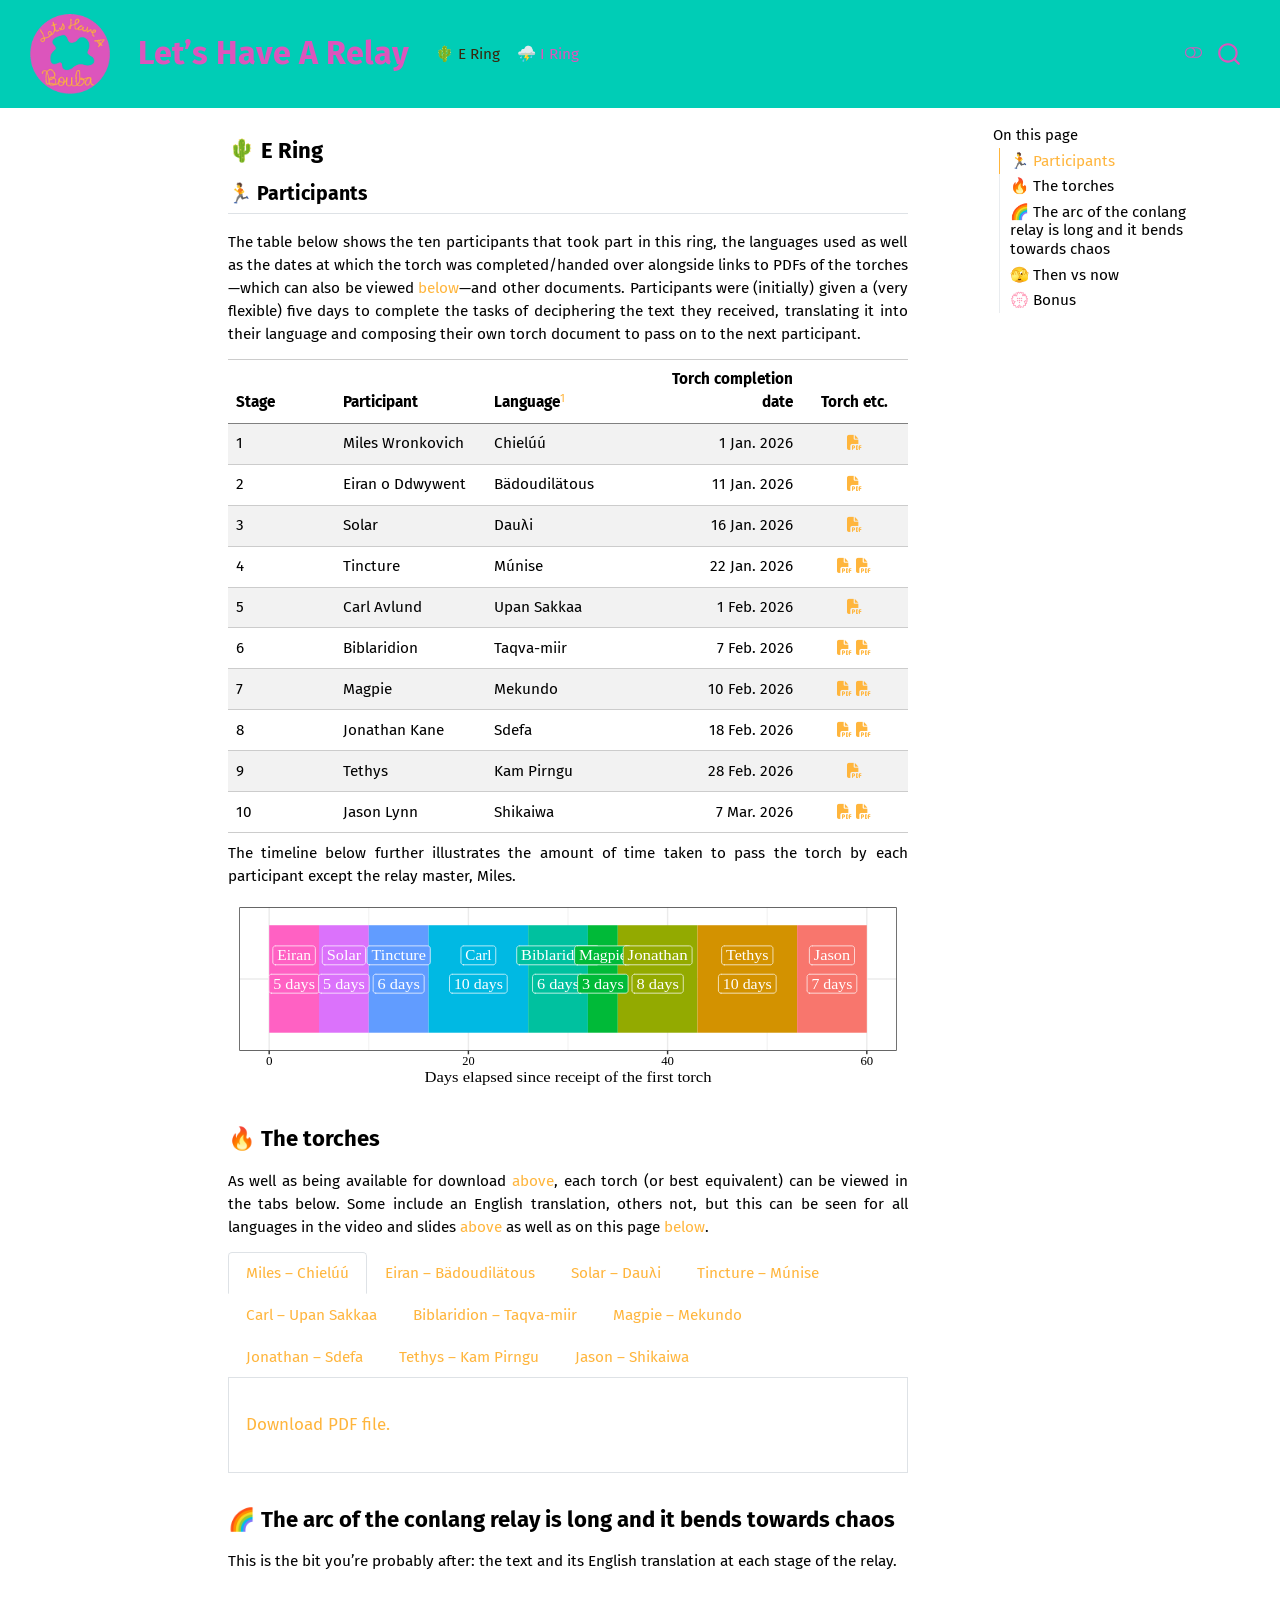
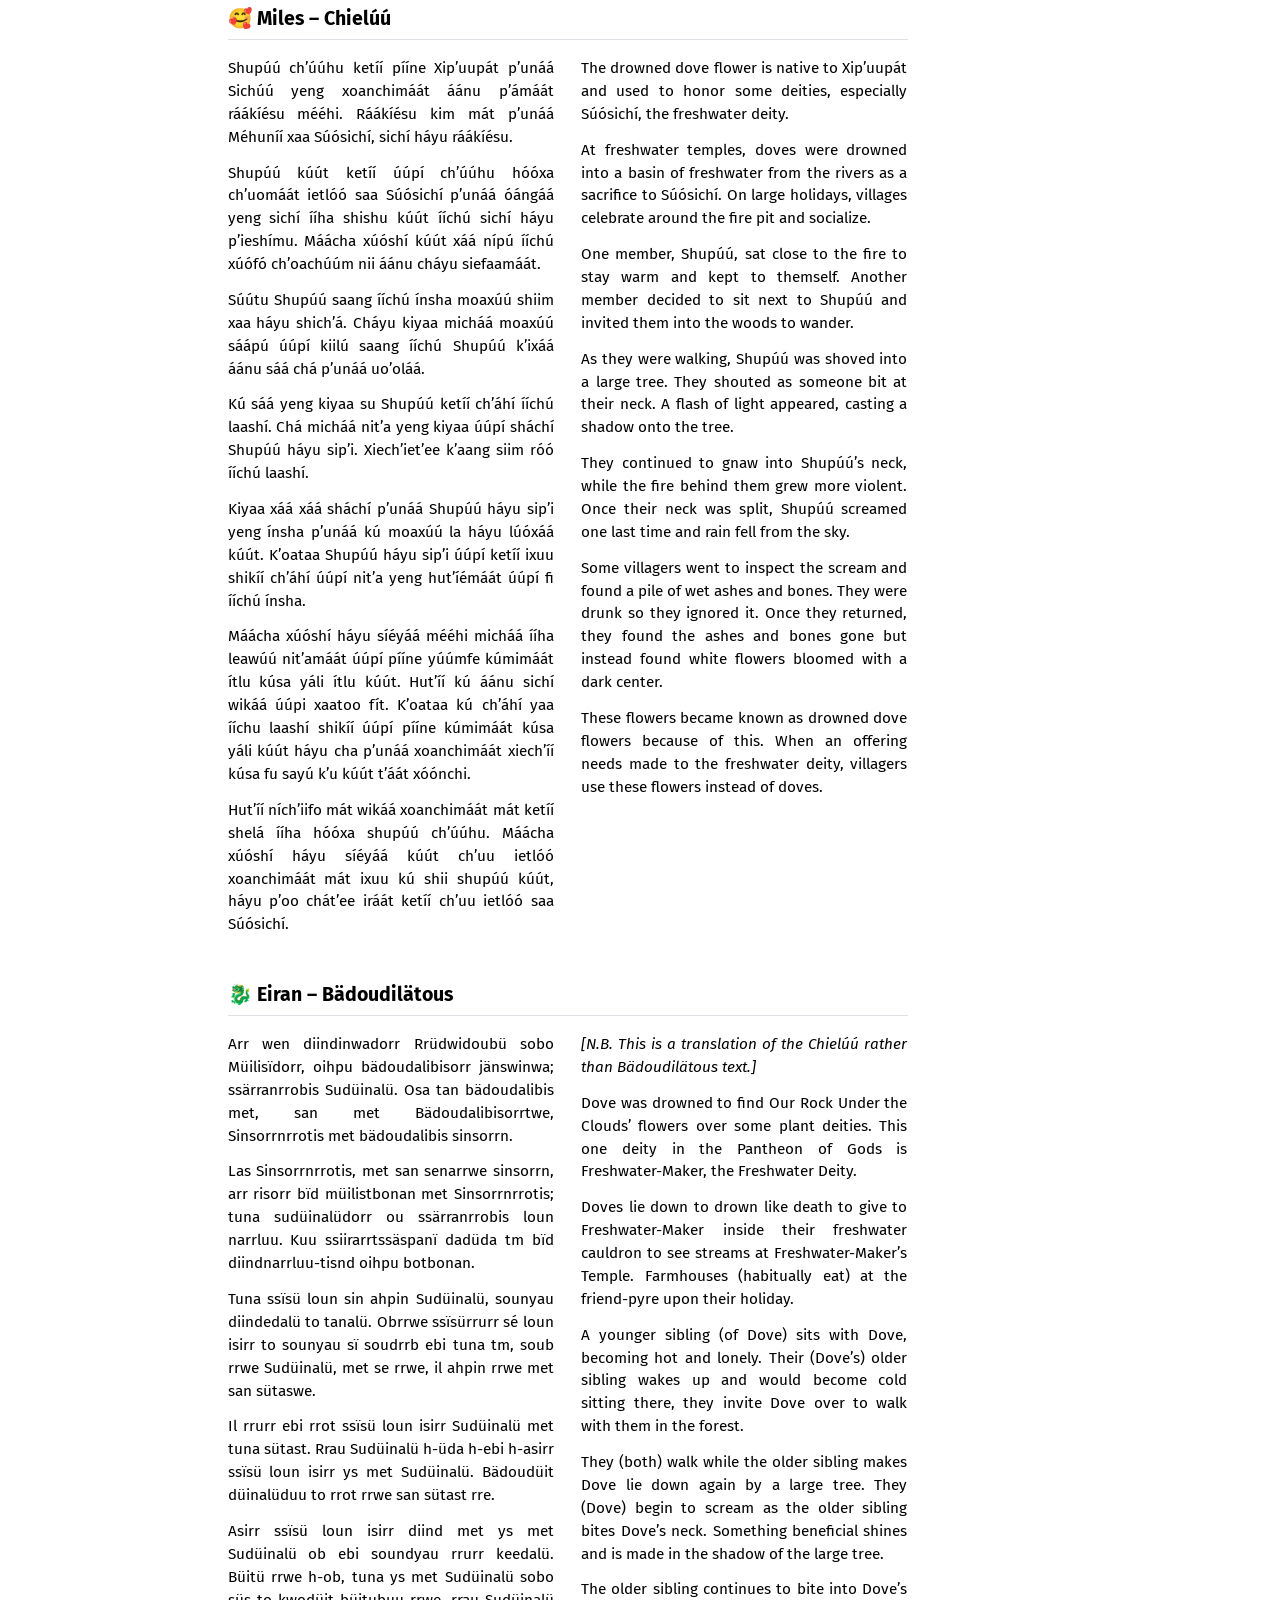
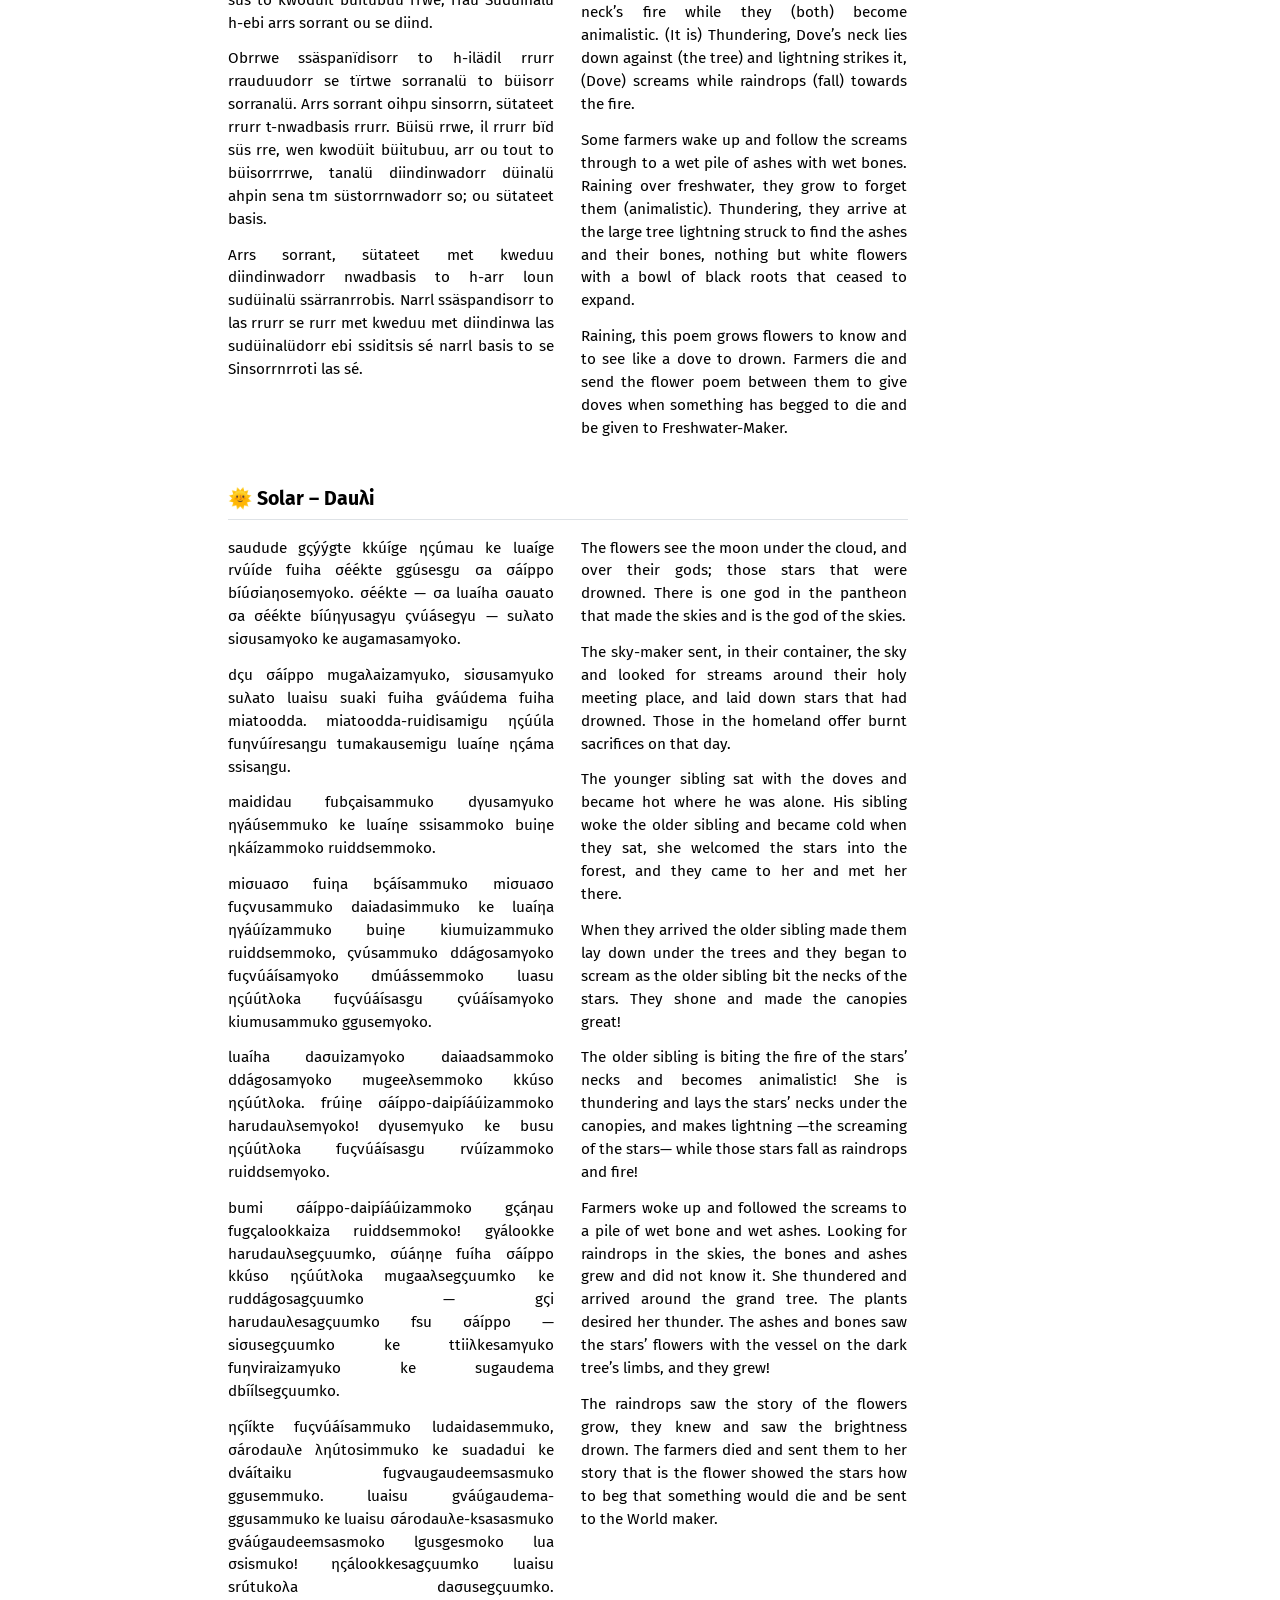
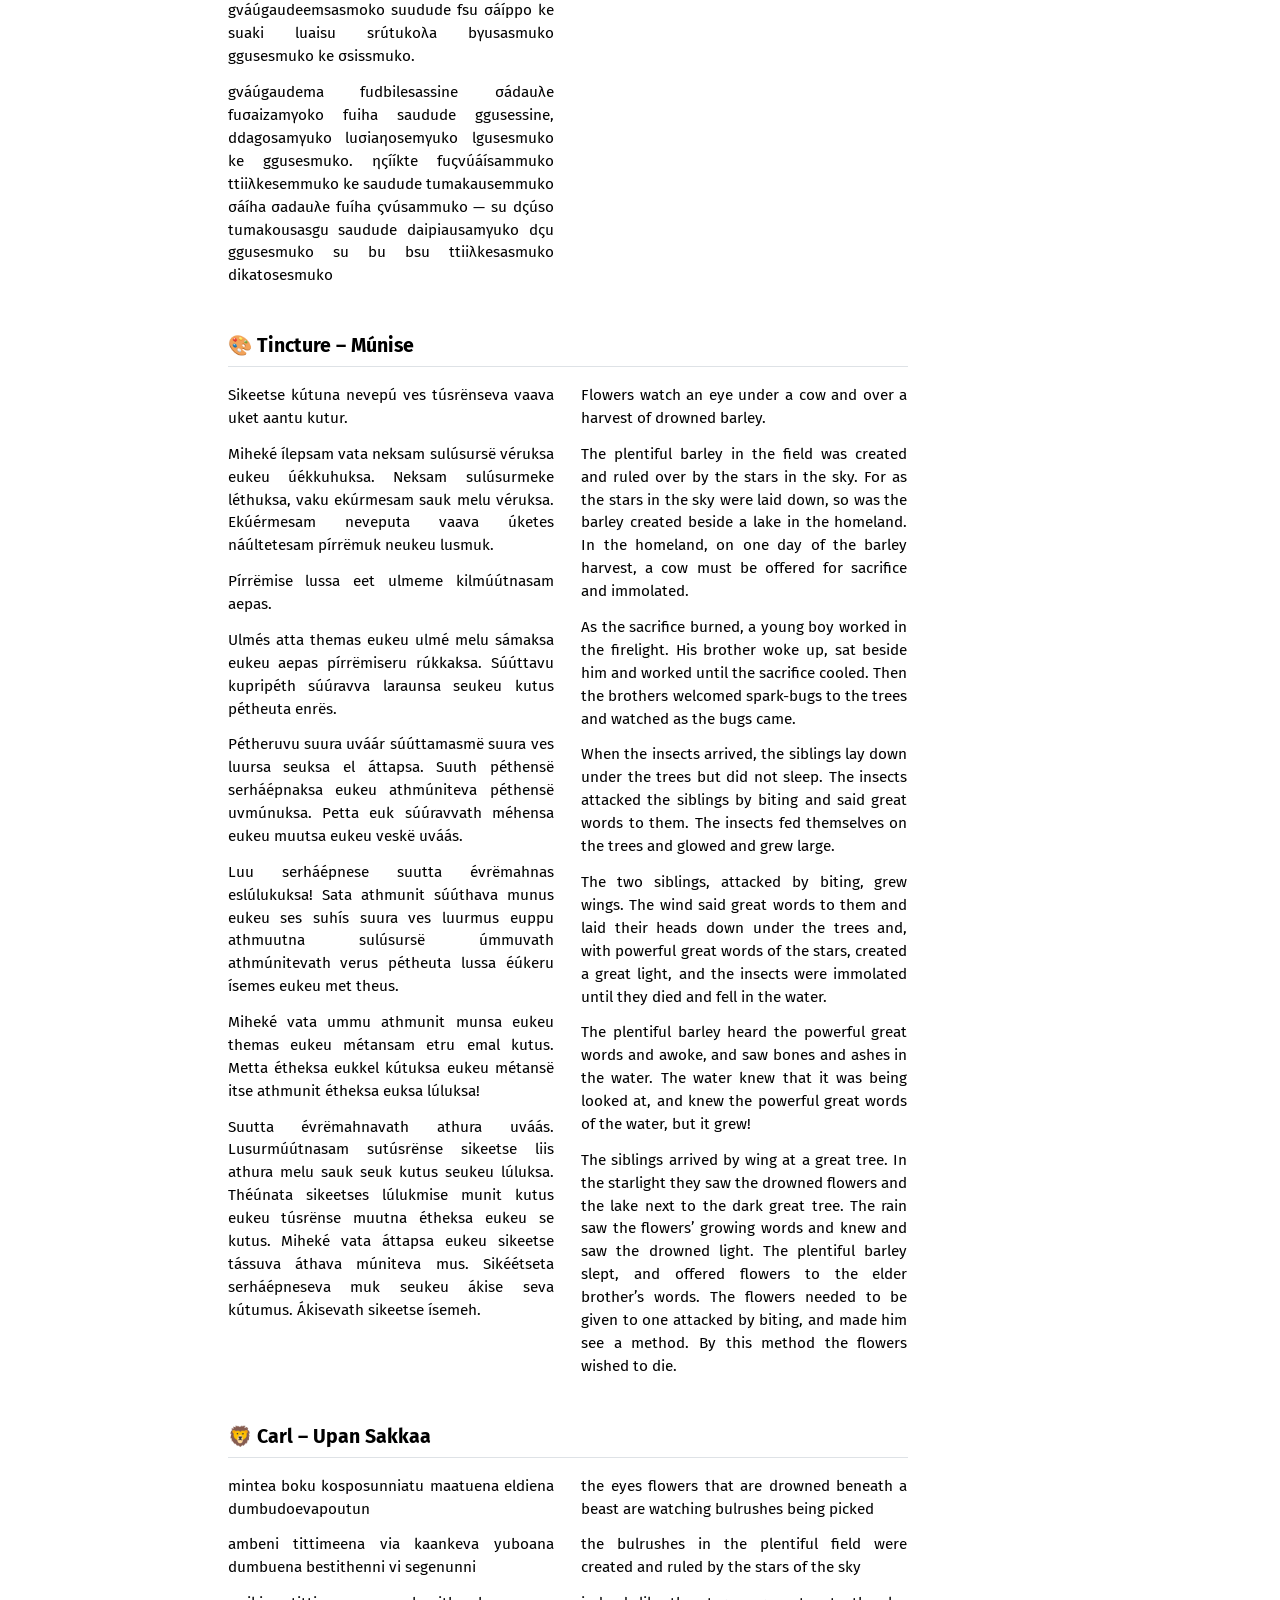
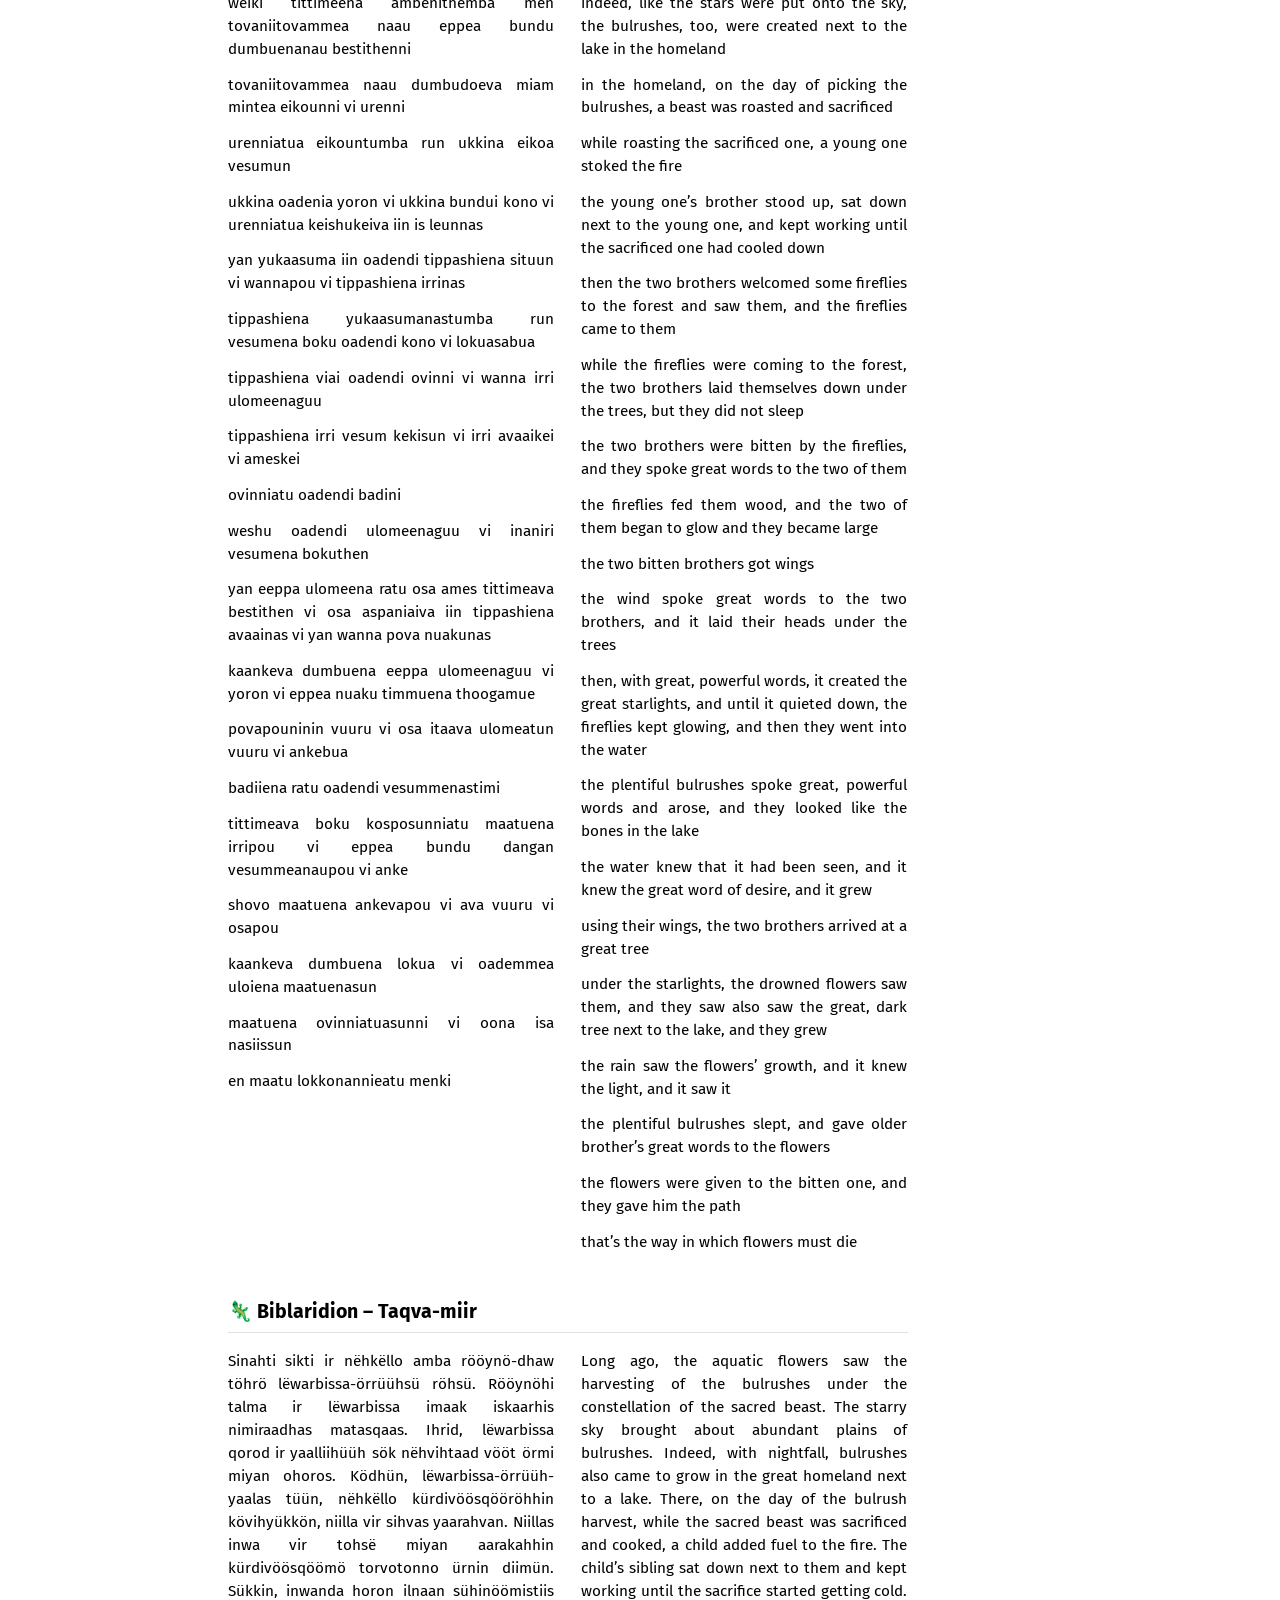
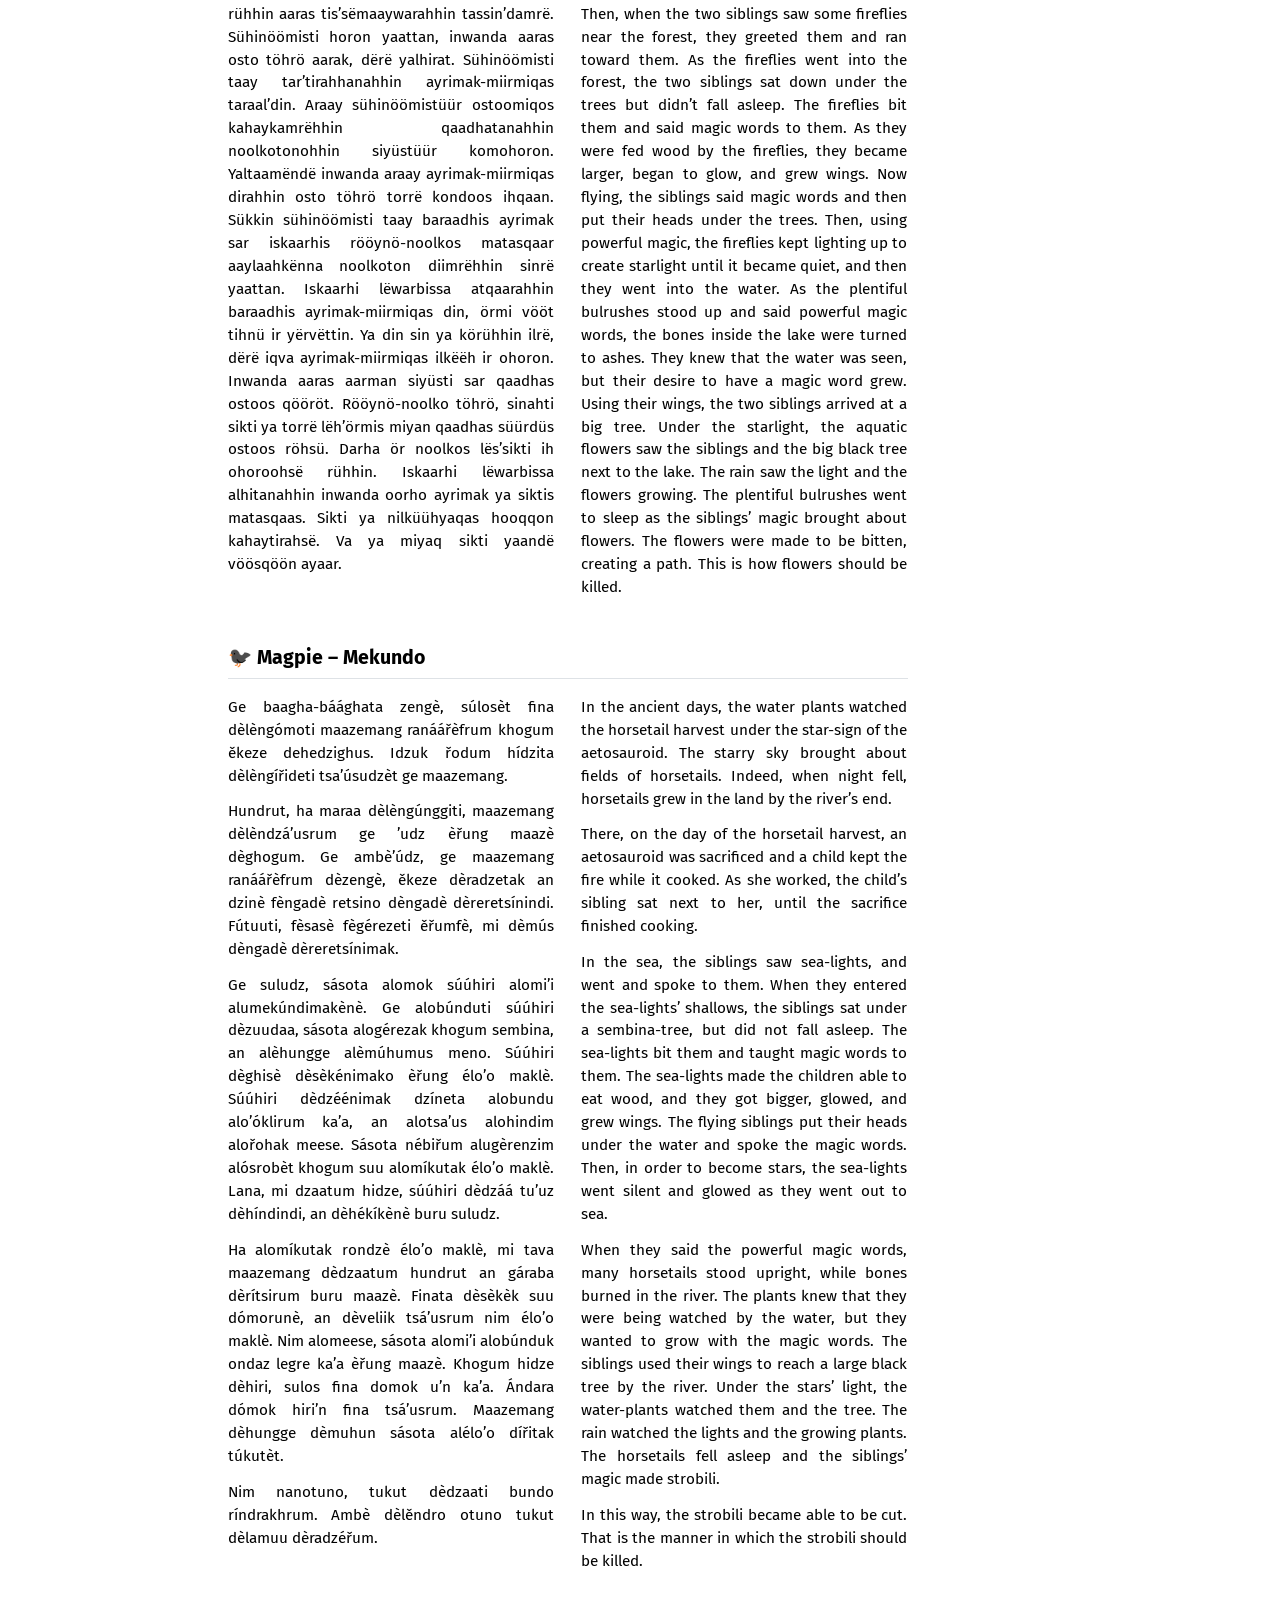
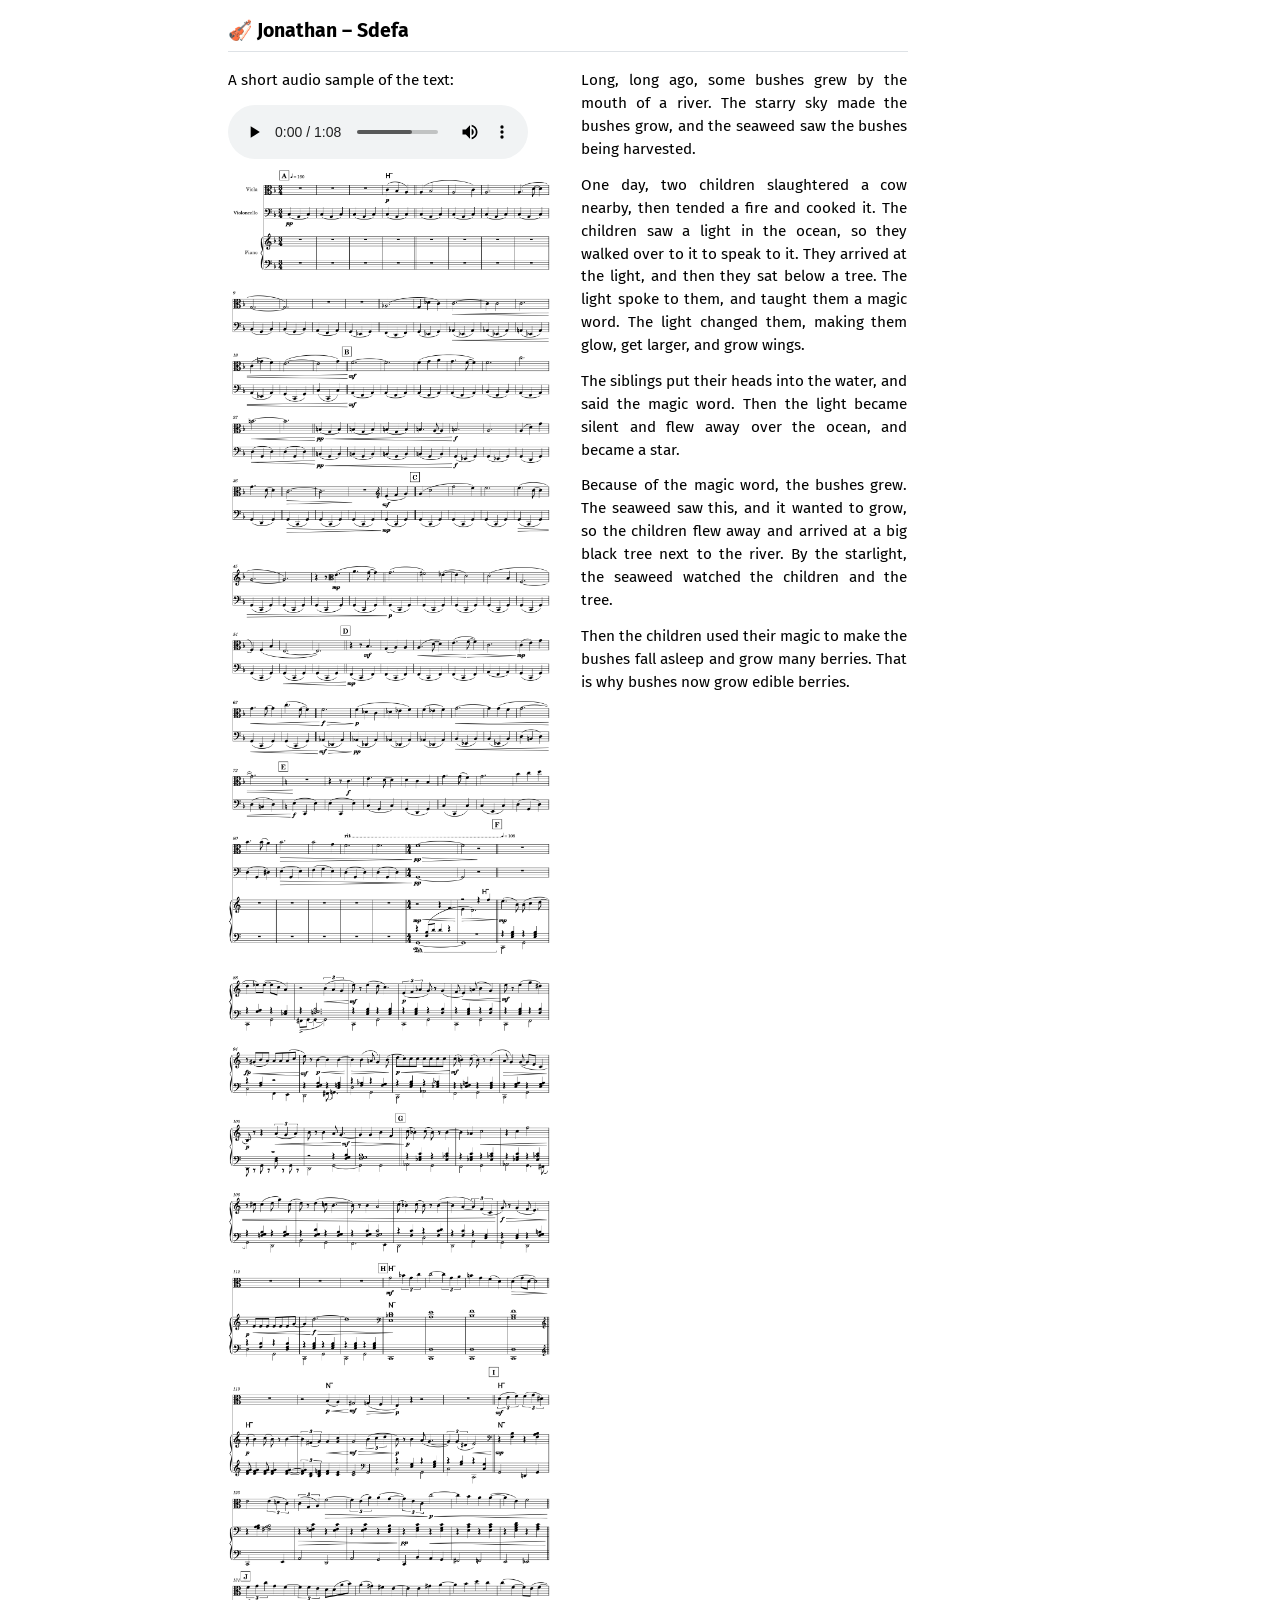
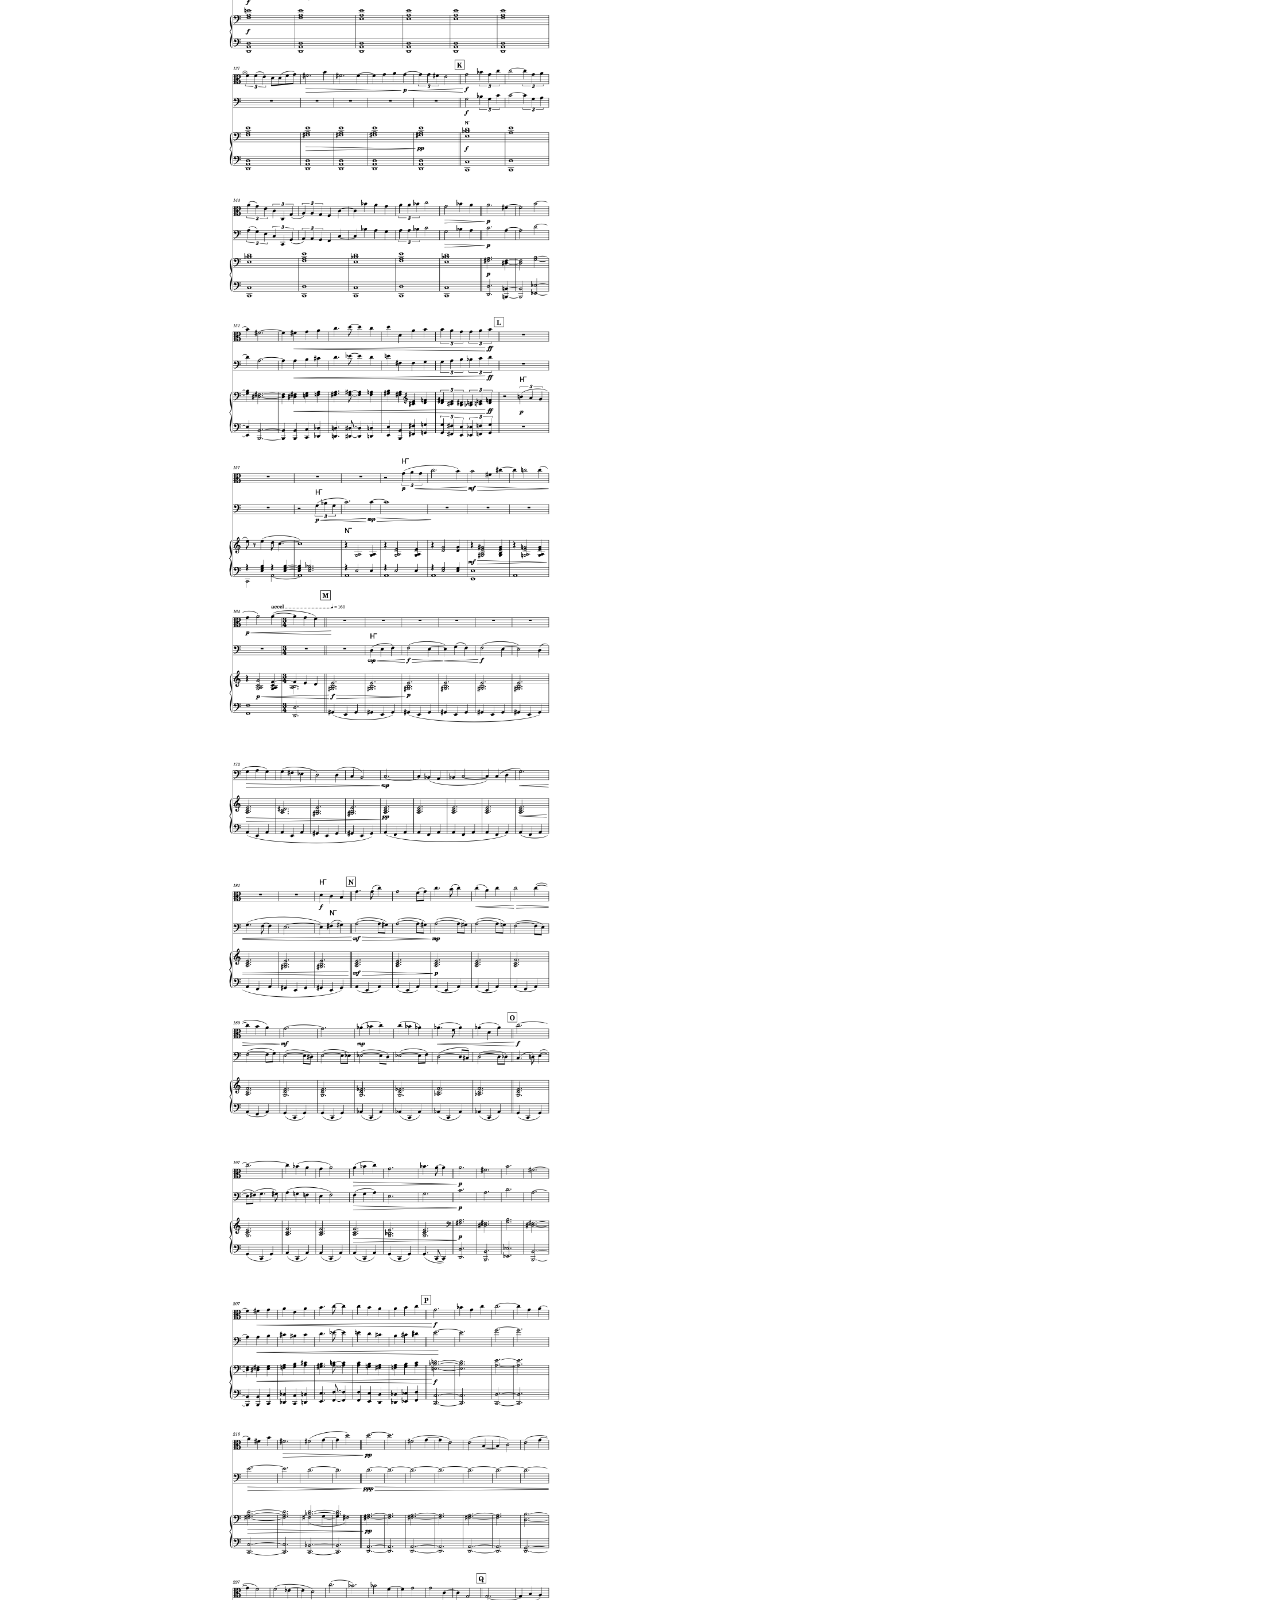
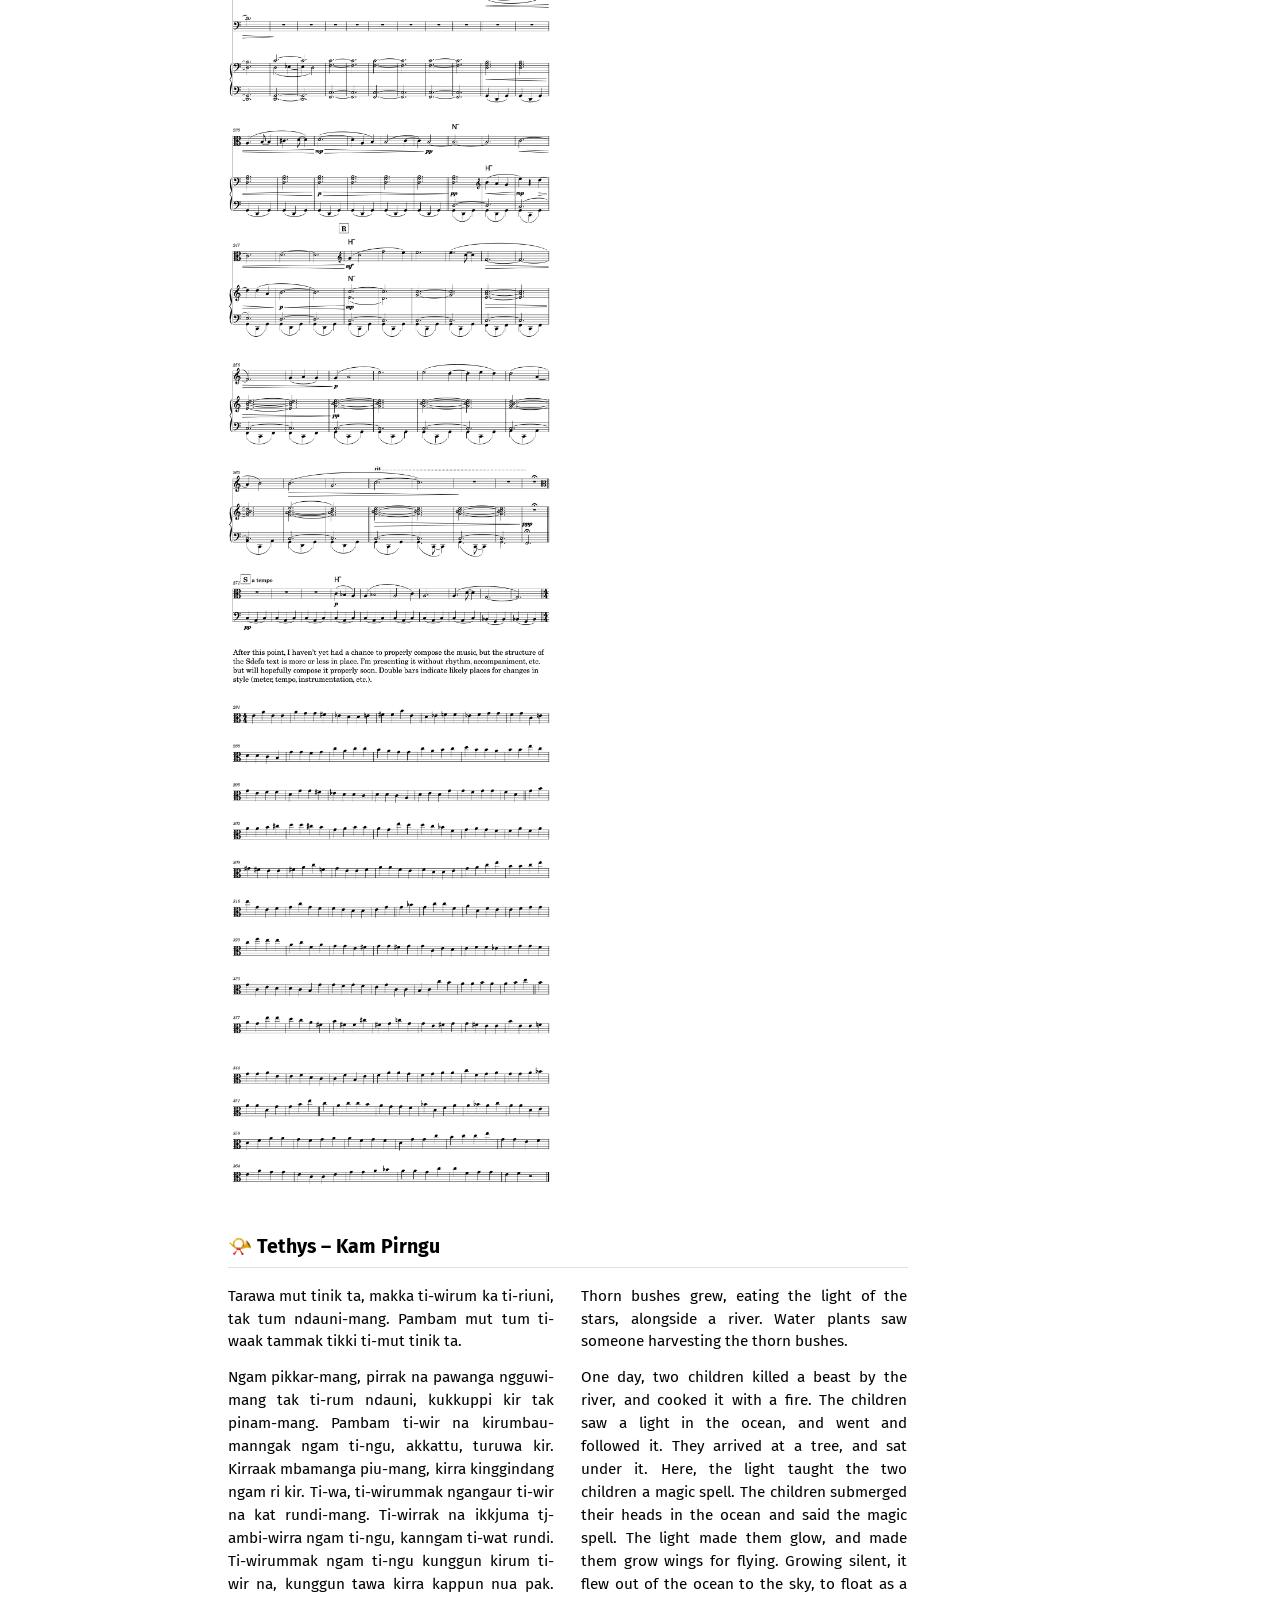
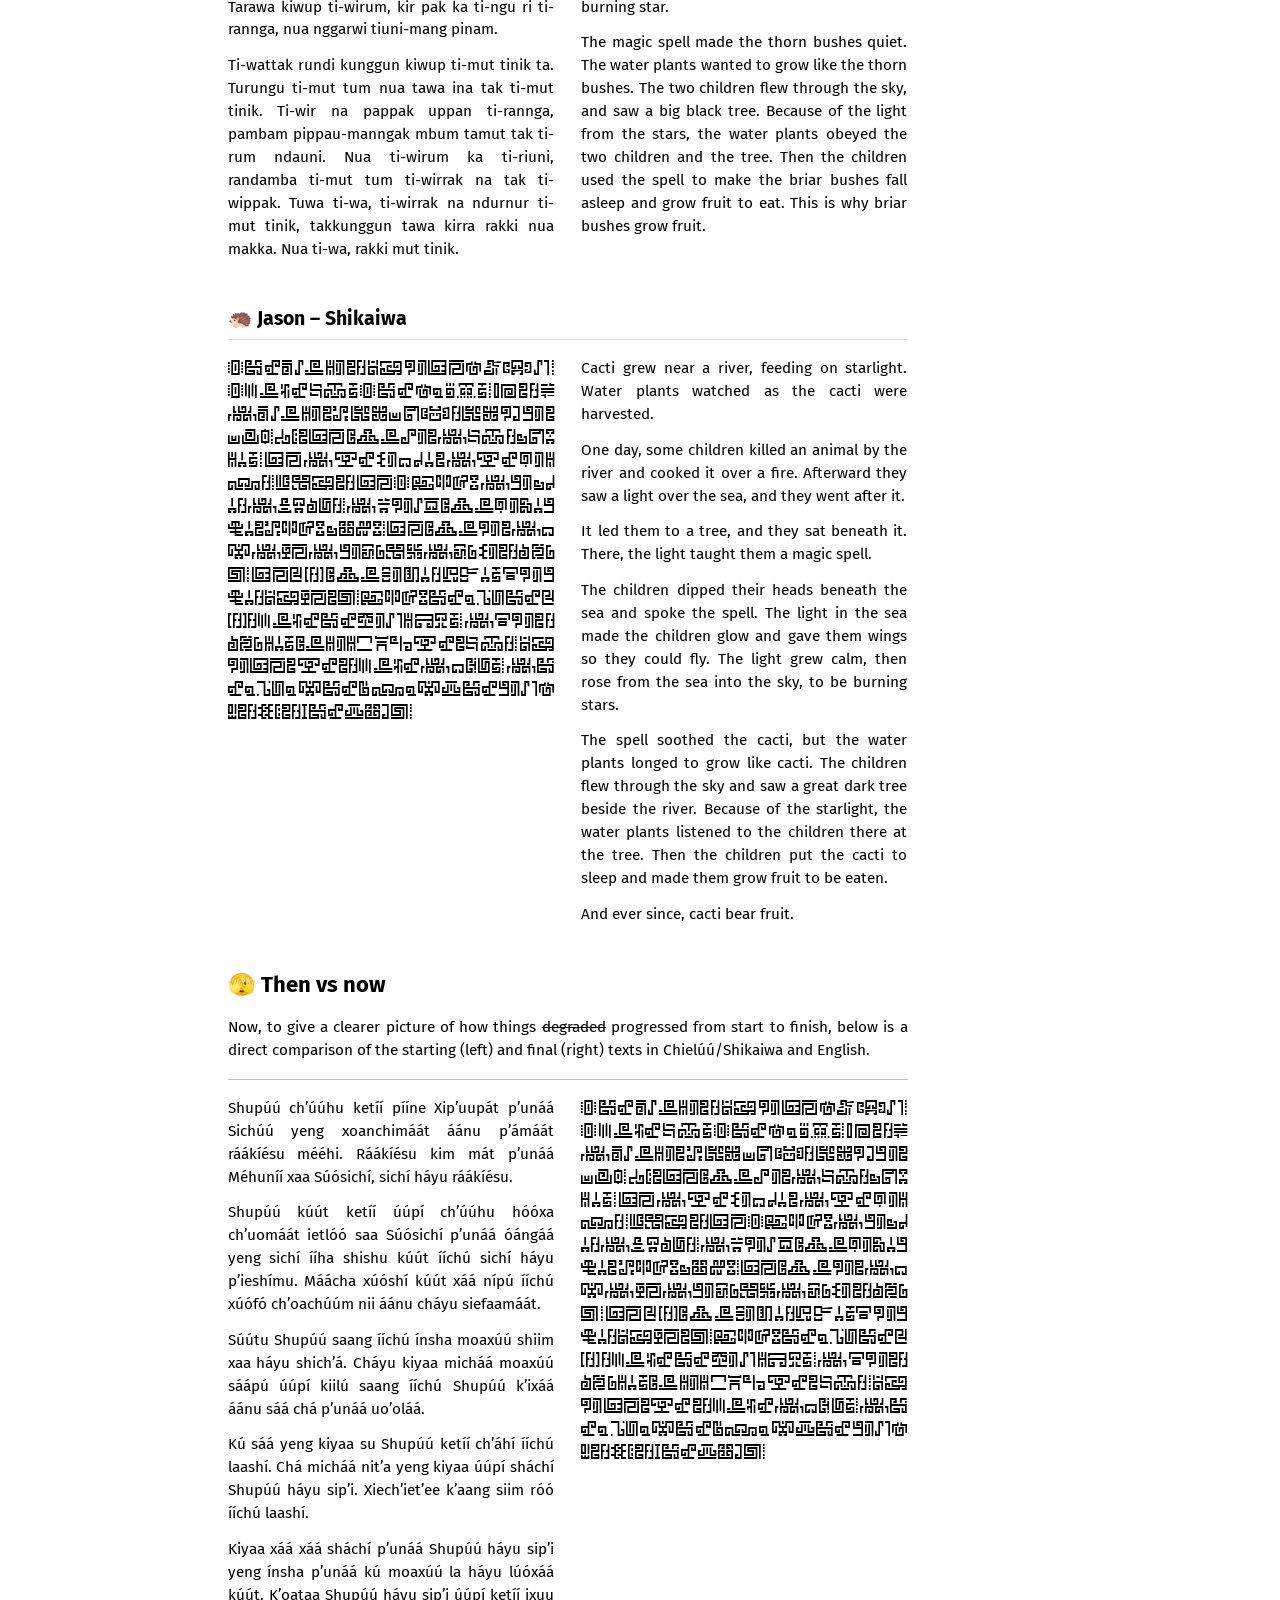
==== commit 2325d192: "Added Sdefa audio sample" ====
--- a/docs/E-Ring/index.html
+++ b/docs/E-Ring/index.html
@@ -663,6 +663,10 @@
 <h2 class="anchored" data-anchor-id="jonathan-sdefa-1">🎻 Jonathan – Sdefa</h2>
 <div class="columns">
 <div class="column" style="width:48%;">
+<p>A short audio sample of the text:</p>
+<audio controls="">
+<source src="sdefa-sample.mp3" type="audio/mp3">
+</audio>
 <p><span title="Jonathan's translation into Sdefa of Magpie's Mekundo text."> <img src="sdefa.light.png" class="img-fluid"> </span></p>
 </div><div class="column" style="width:4%;">
 <!-- mind the gap -->
--- a/docs/assets/custom.css
+++ b/docs/assets/custom.css
@@ -175,7 +175,7 @@
 }
 
 .title {
- font-weight: bold;
+  font-weight: bold;
 }
 
 .table {
@@ -195,7 +195,7 @@
 }
 
 .rainbow-word span {
-  transition: color 0.2s ease;
+  transition: color 0.4s ease;
 }
 
 .rainbow-word:hover span {
@@ -205,3 +205,19 @@
 .shikaiwa {
   font-family: "Shikaiwa", sans-serif;
 }
+
+.relayted {
+  color: inherit;
+}
+
+.smush {
+  display: inline-block;
+  transform-origin: center;
+  transition: transform 0.4s ease, letter-spacing 0.4s ease, opacity 0.4s ease;
+}
+
+.relayted:hover .smush {
+  transform: scaleX(0);
+  letter-spacing: -0.5em;
+  opacity: 0;
+}
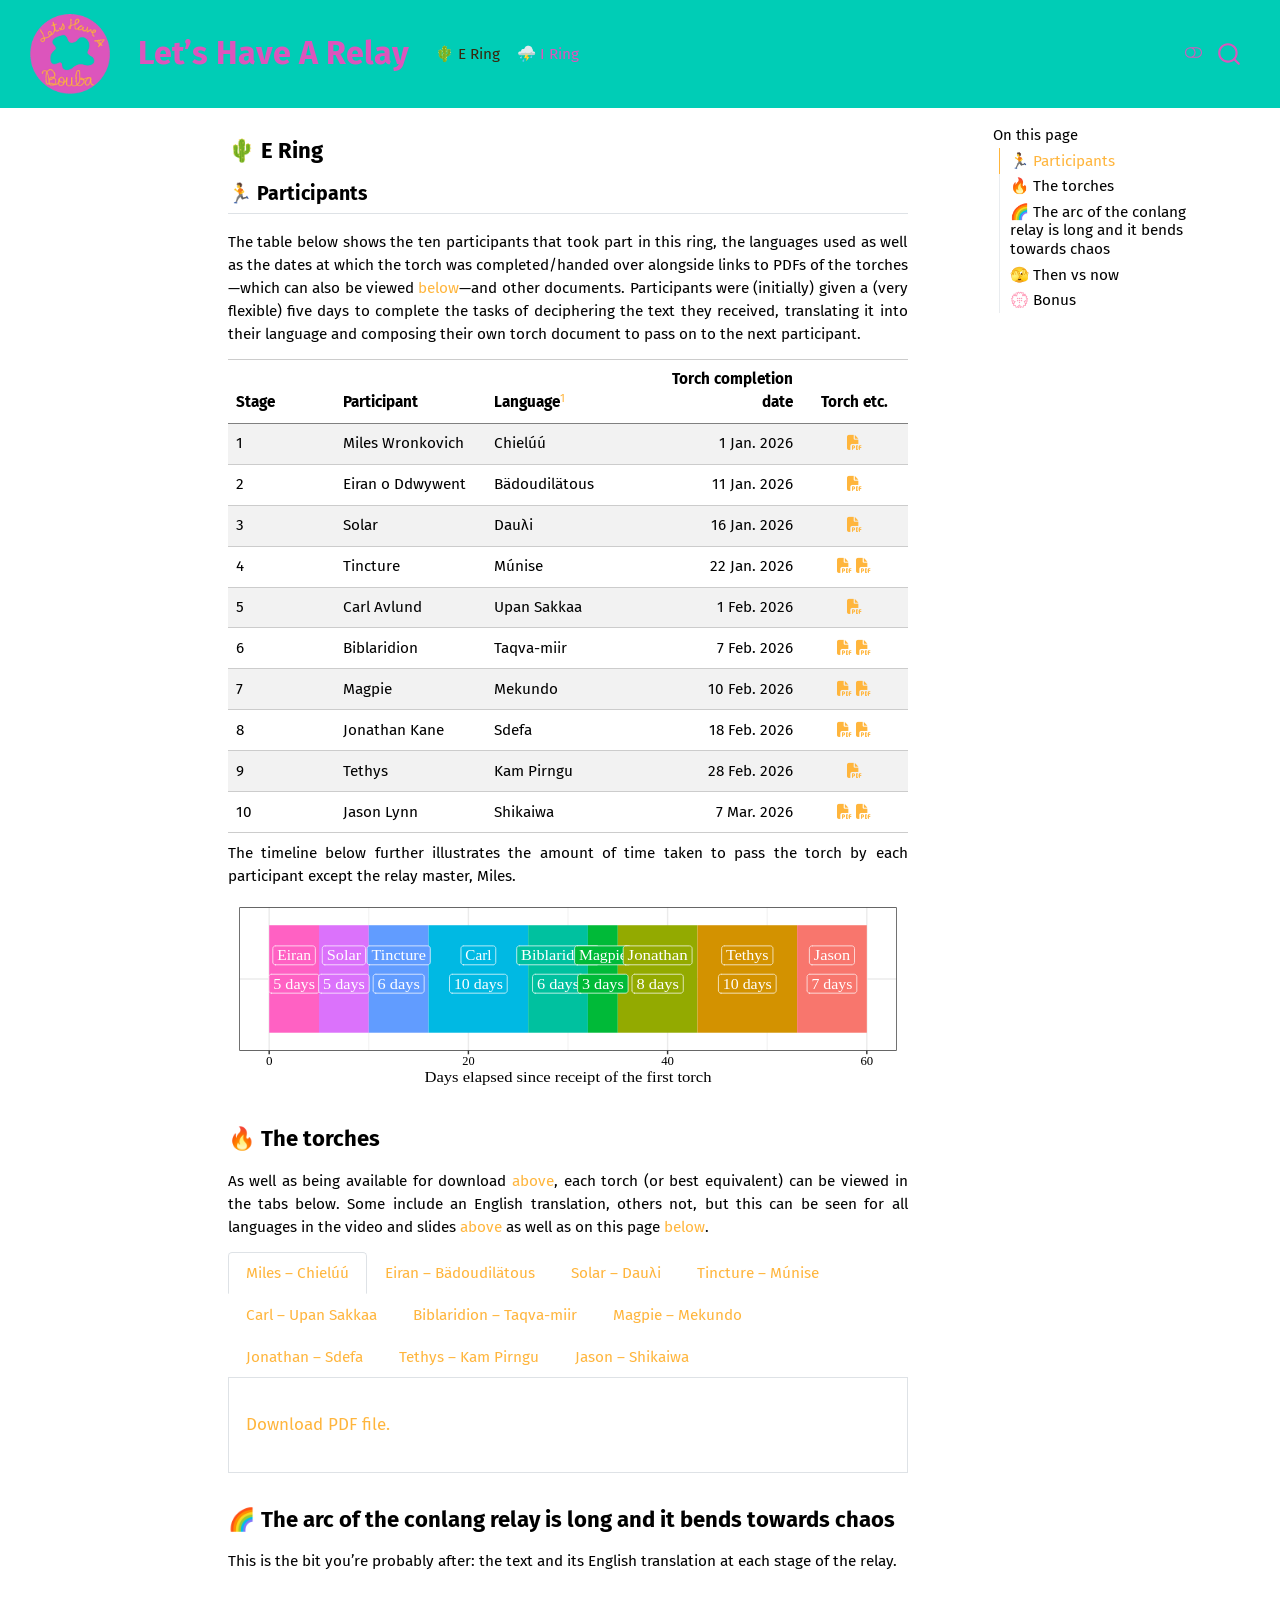
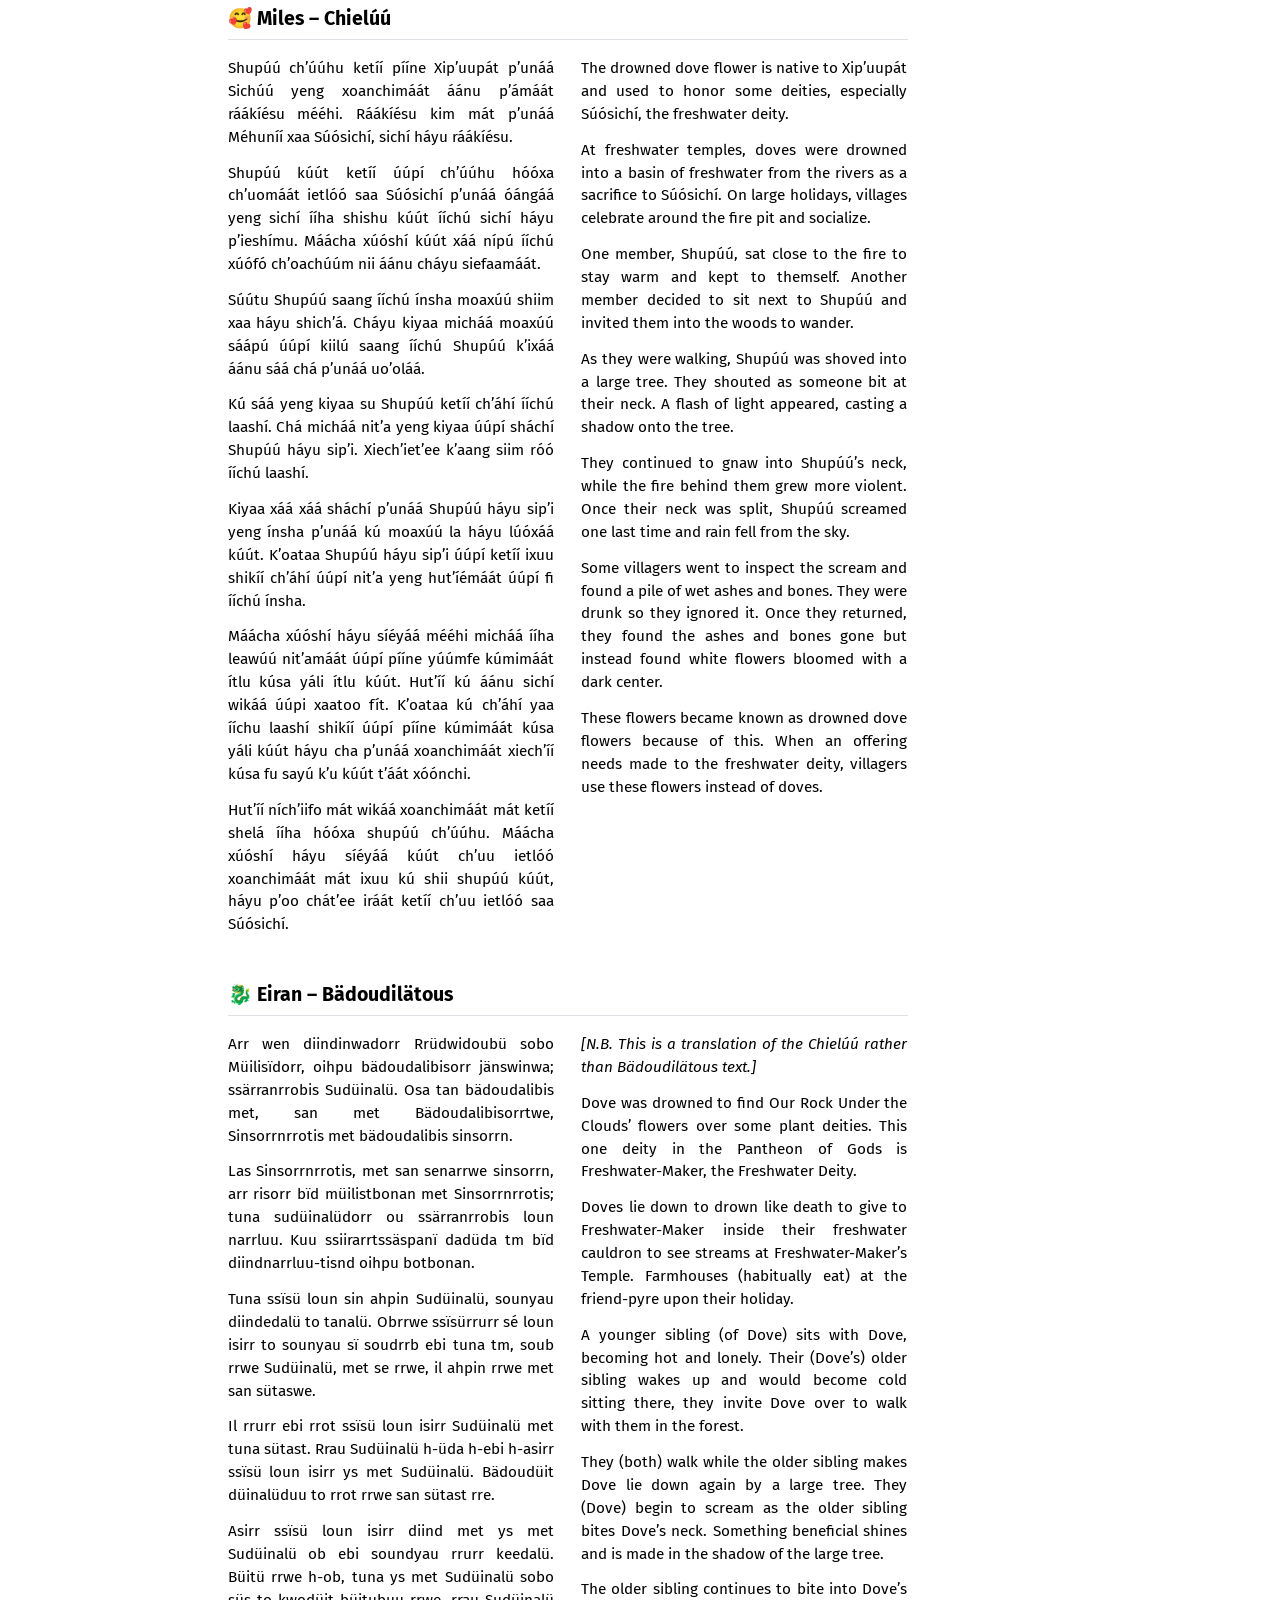
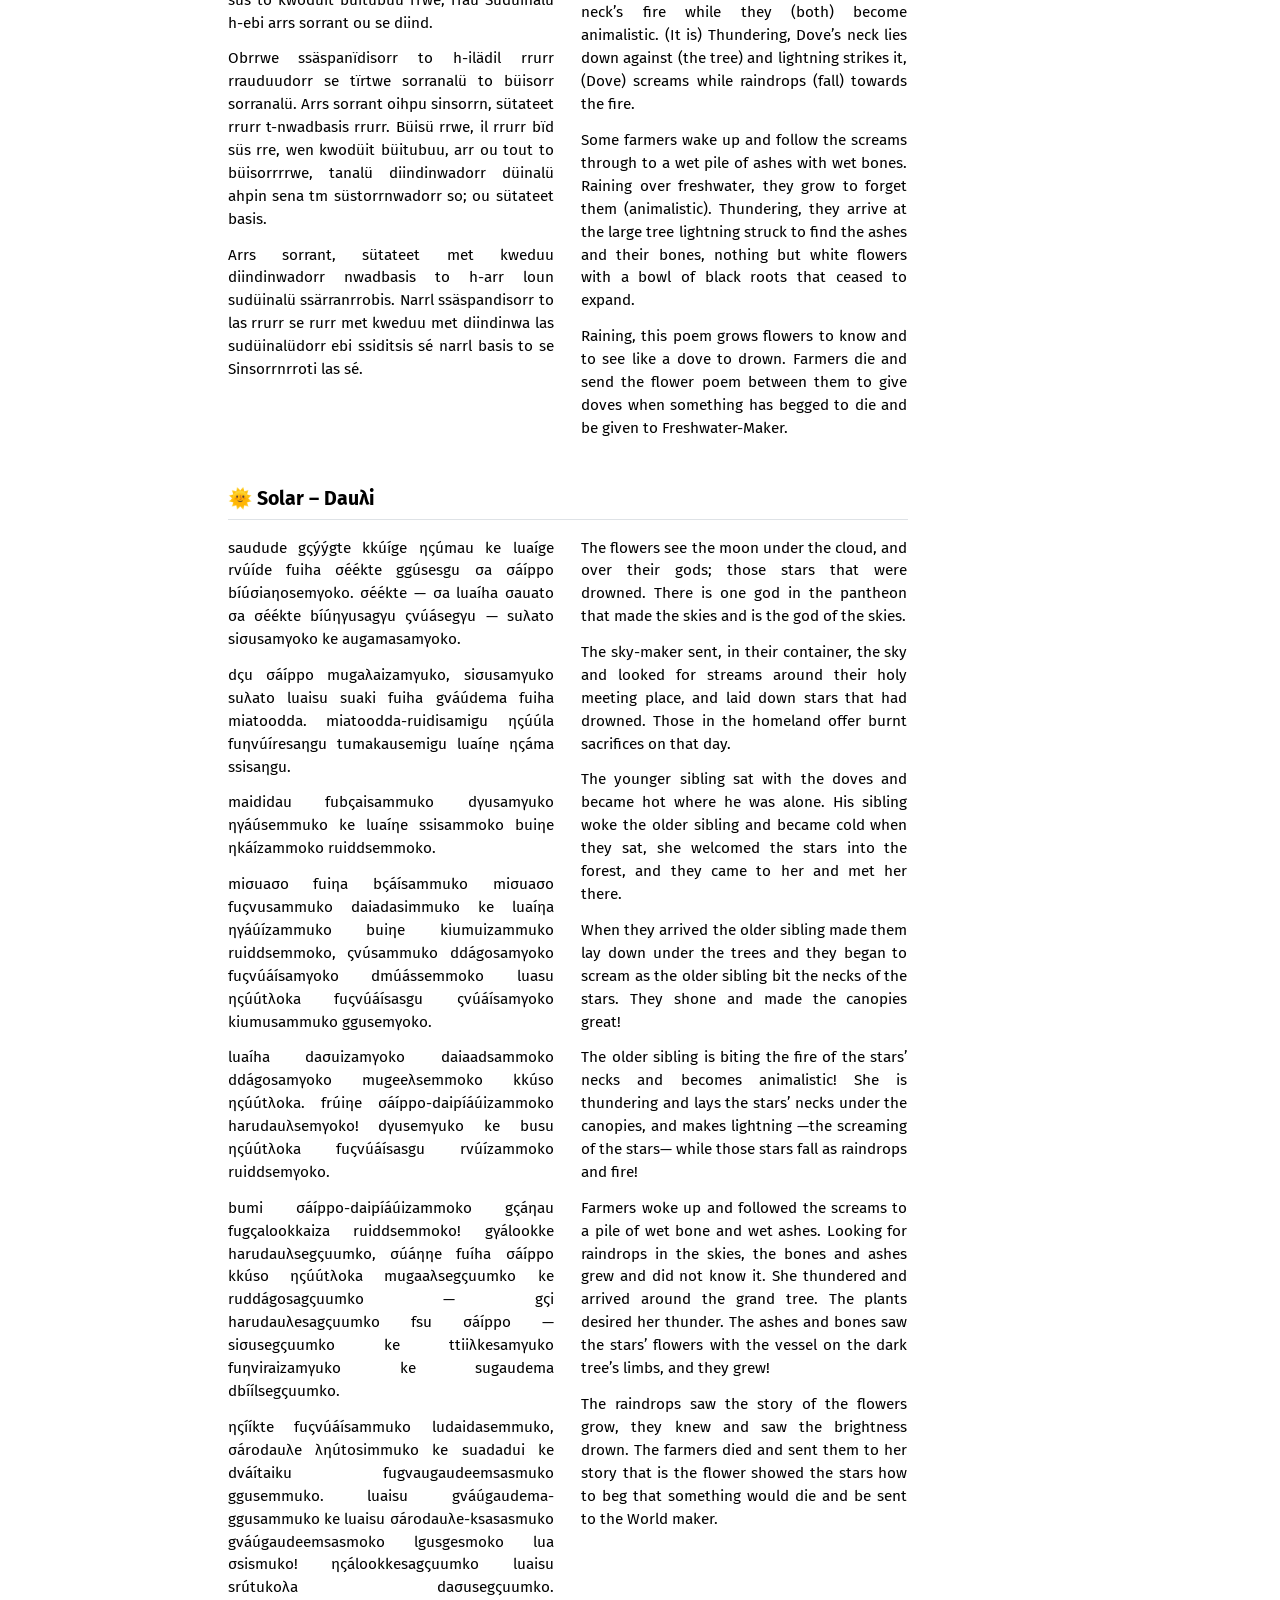
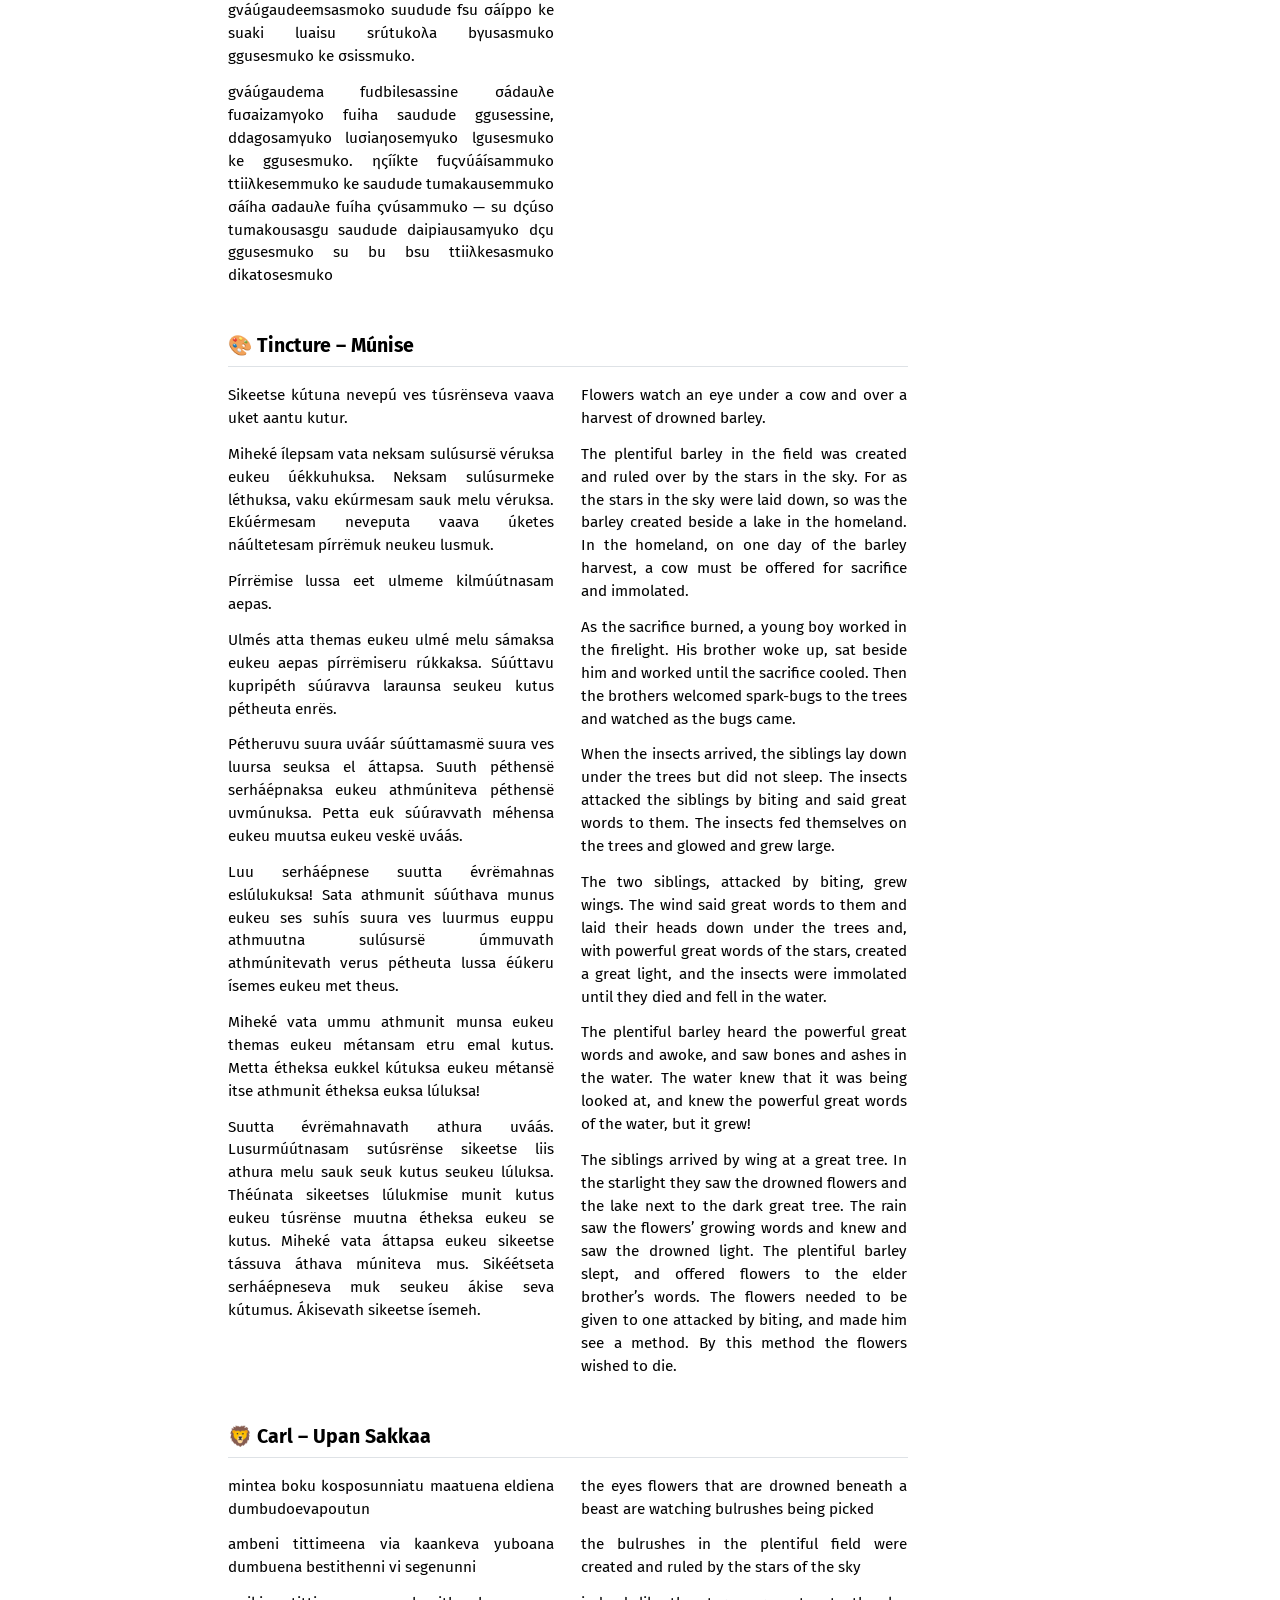
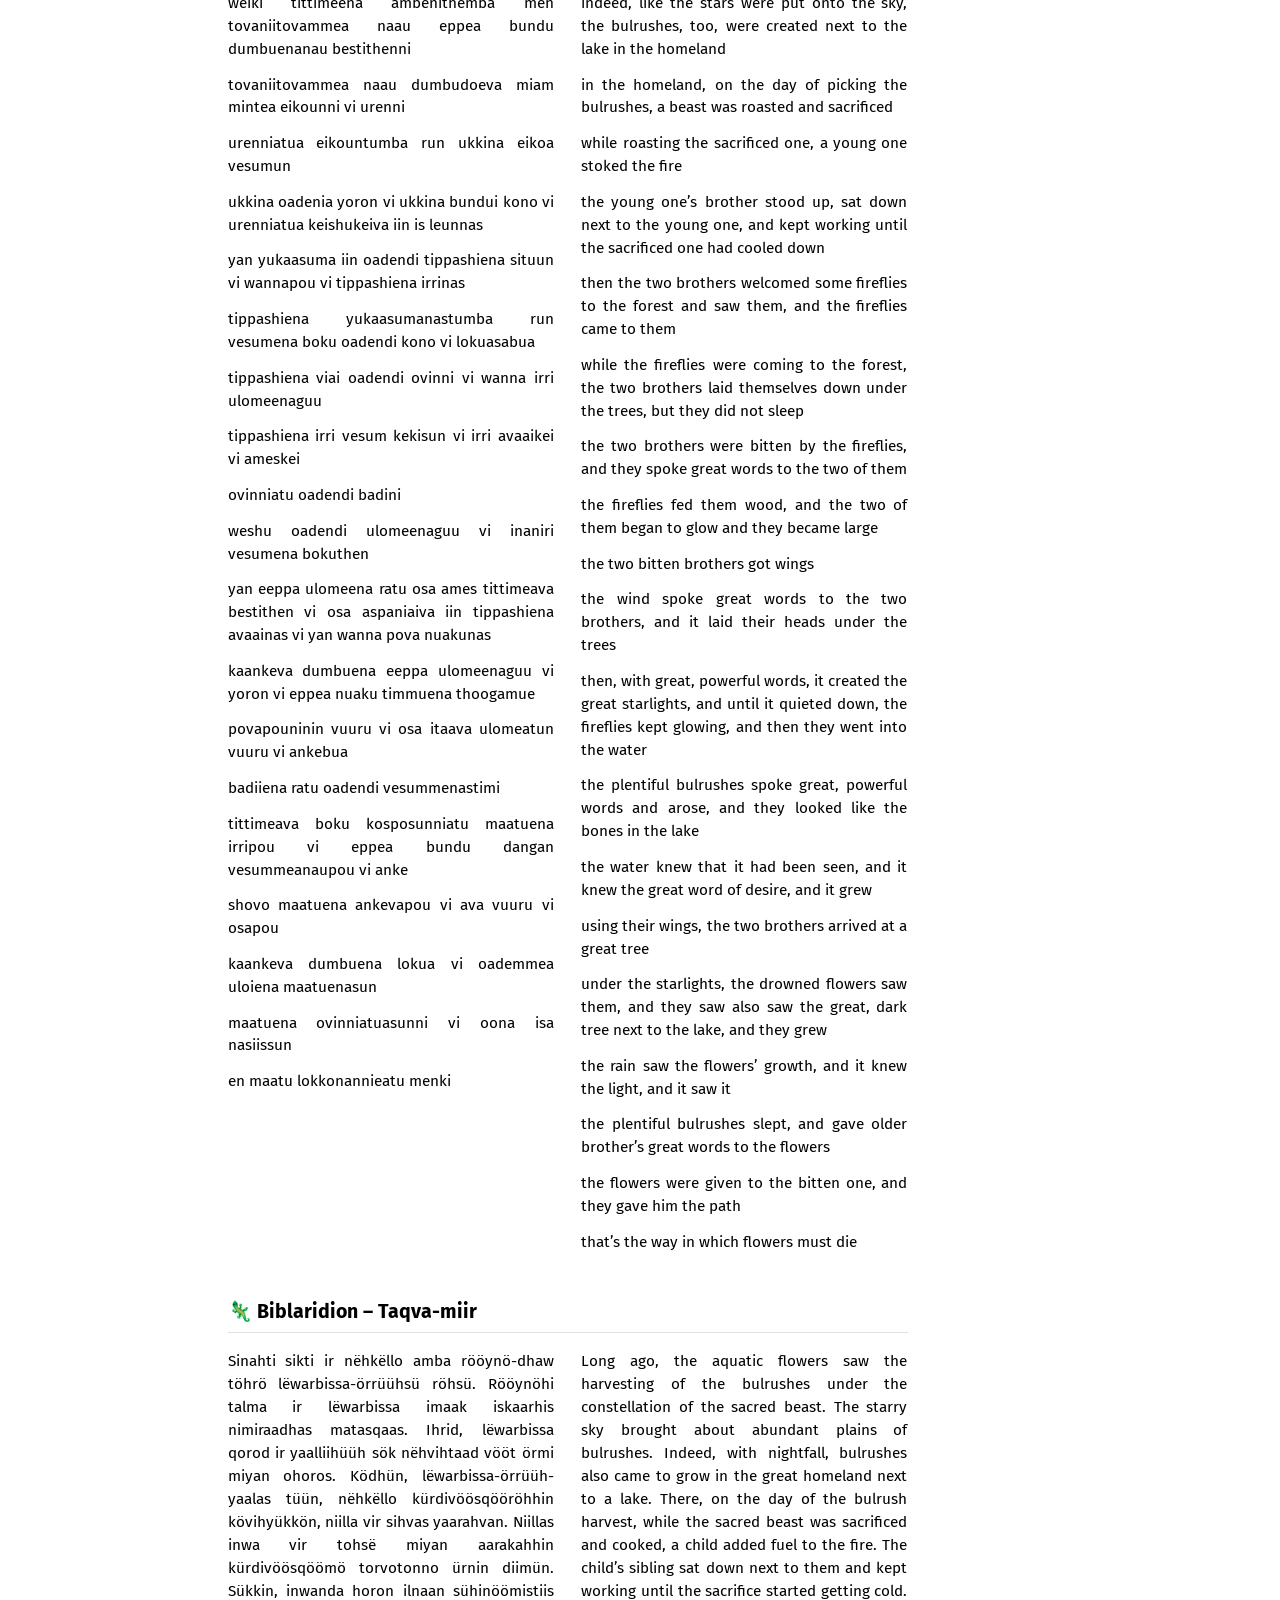
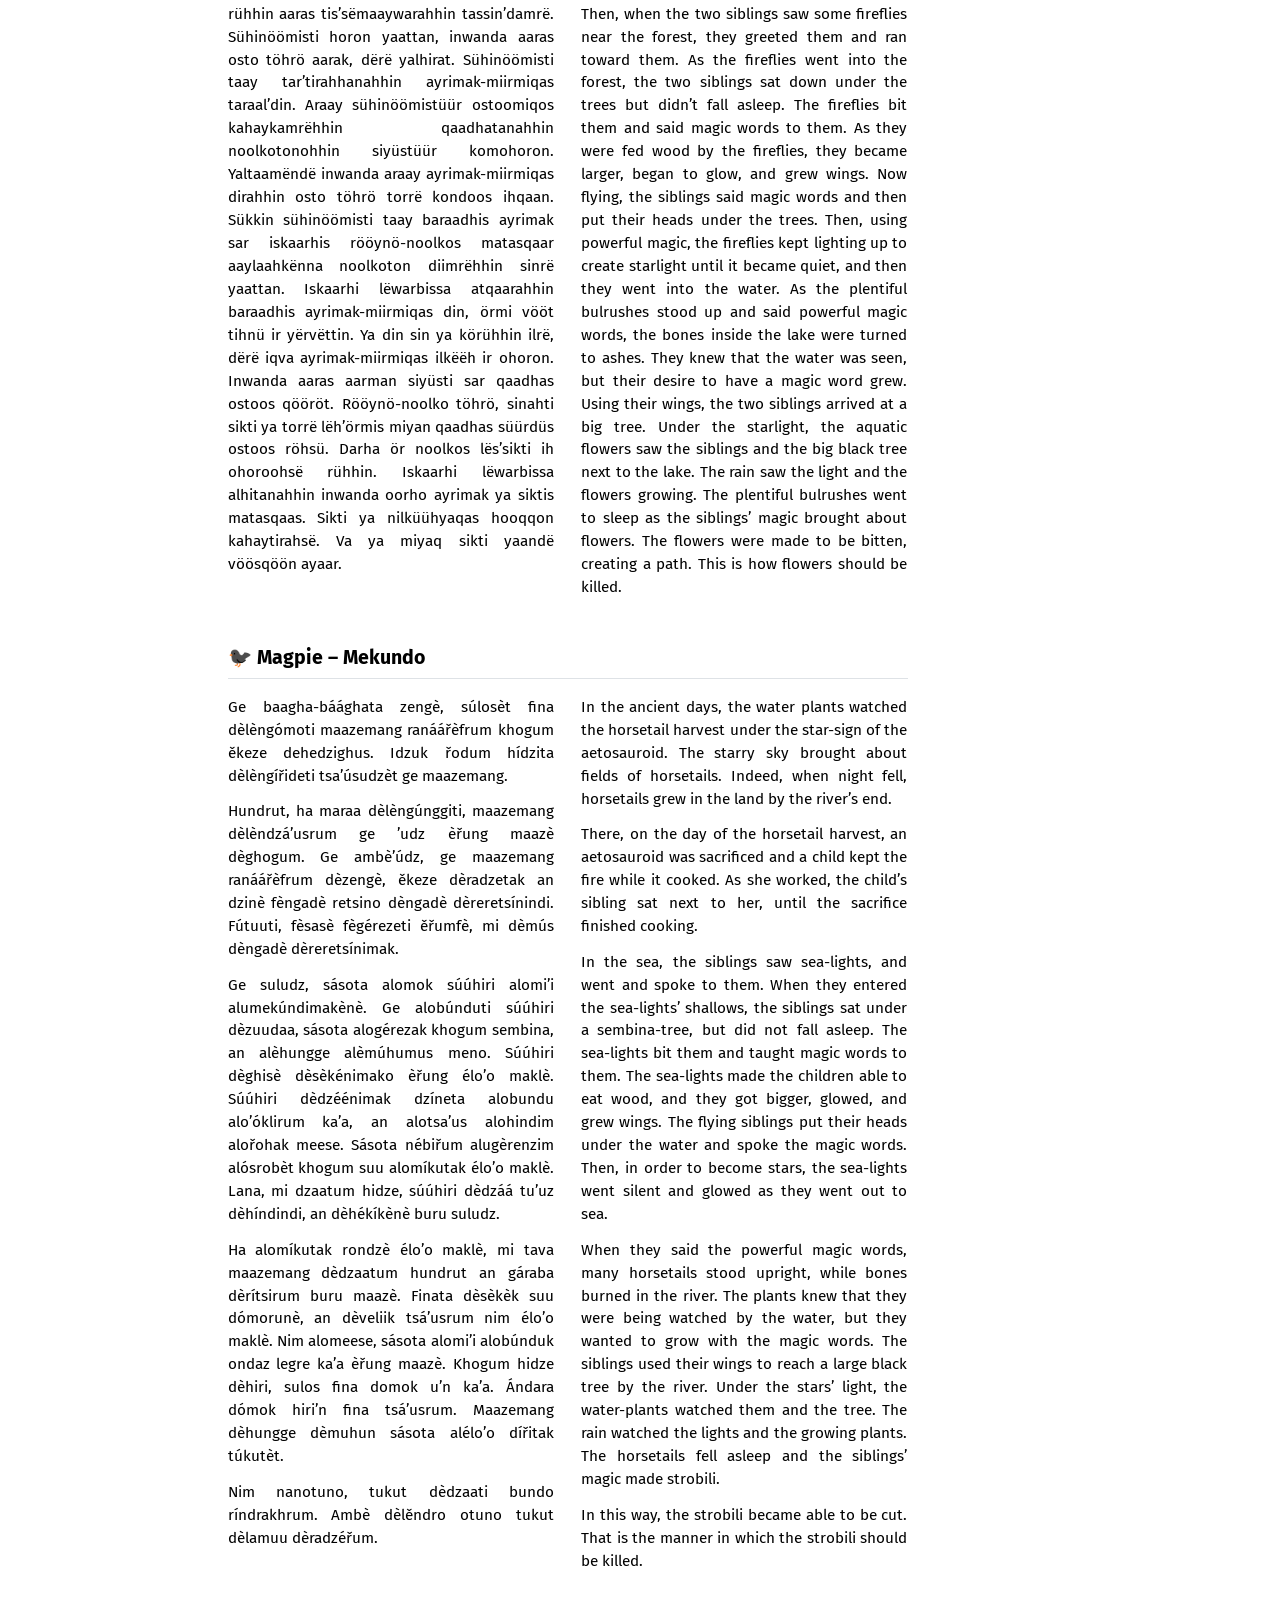
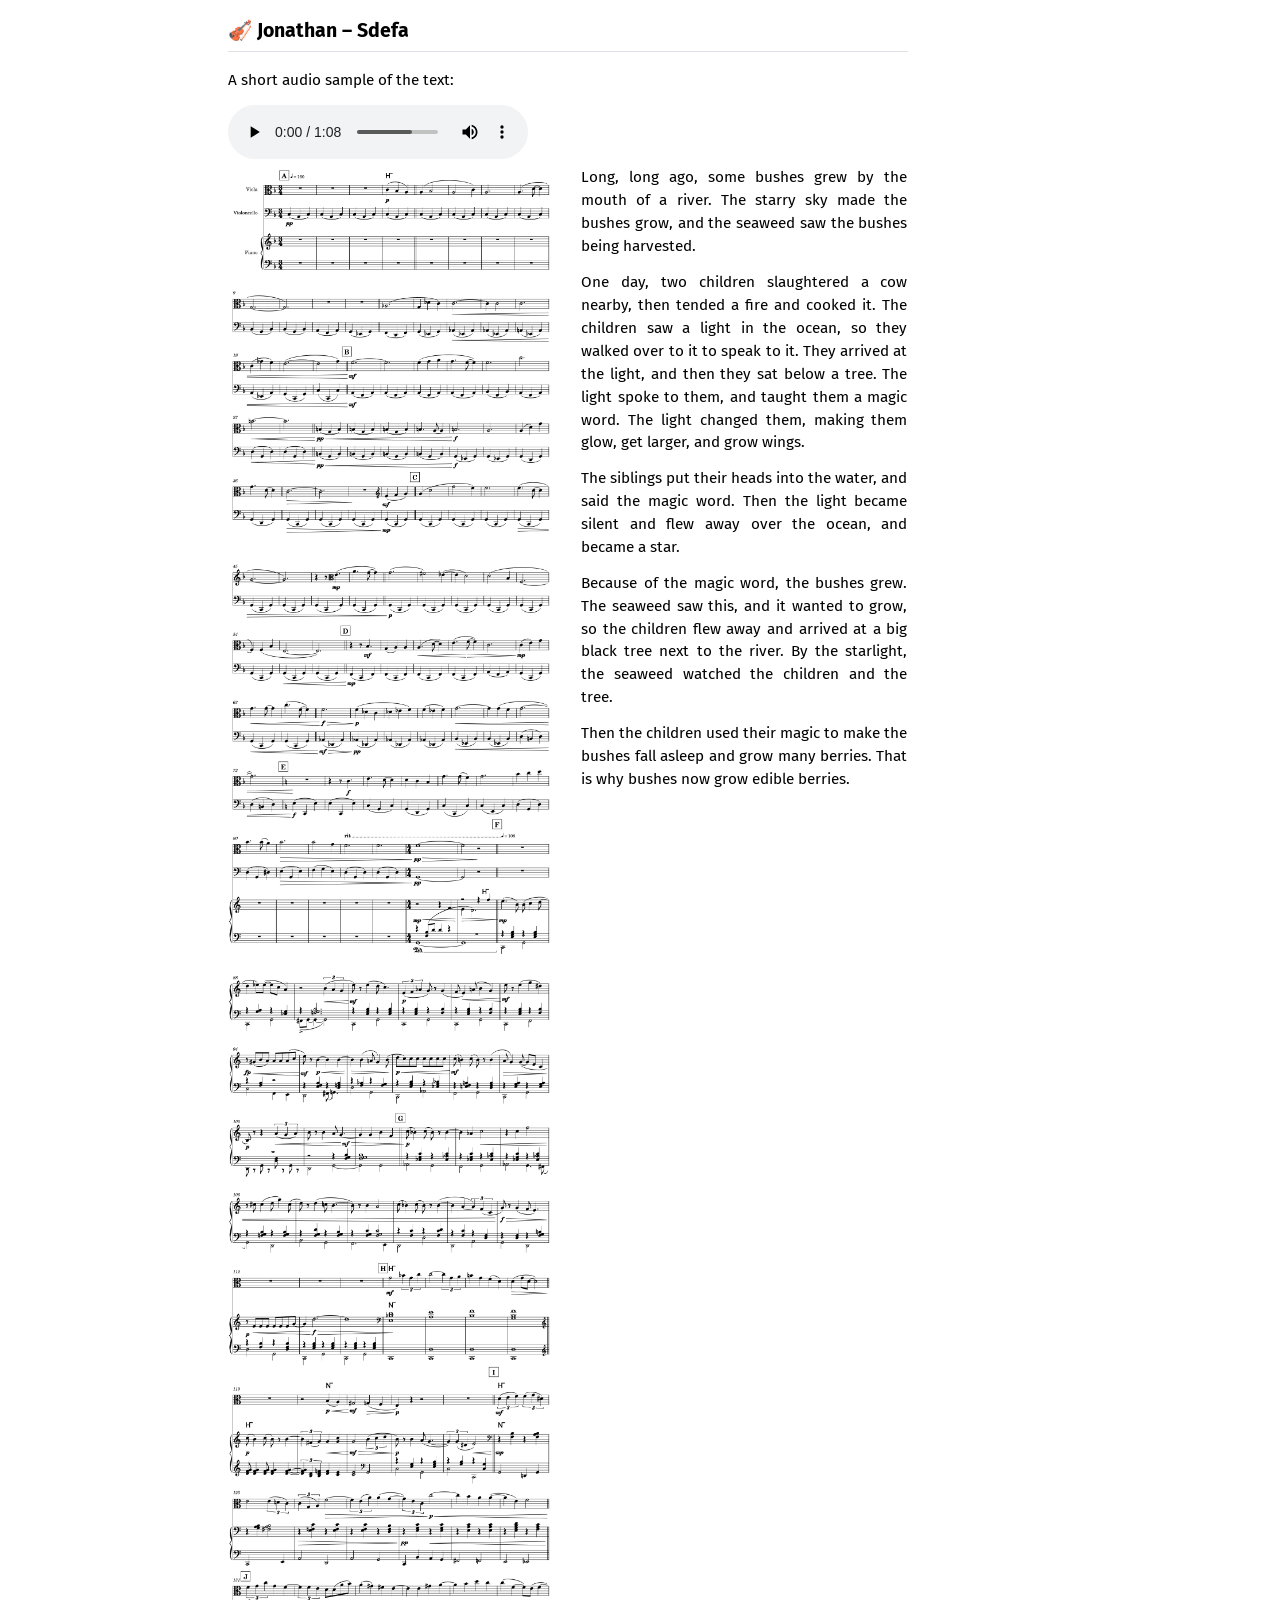
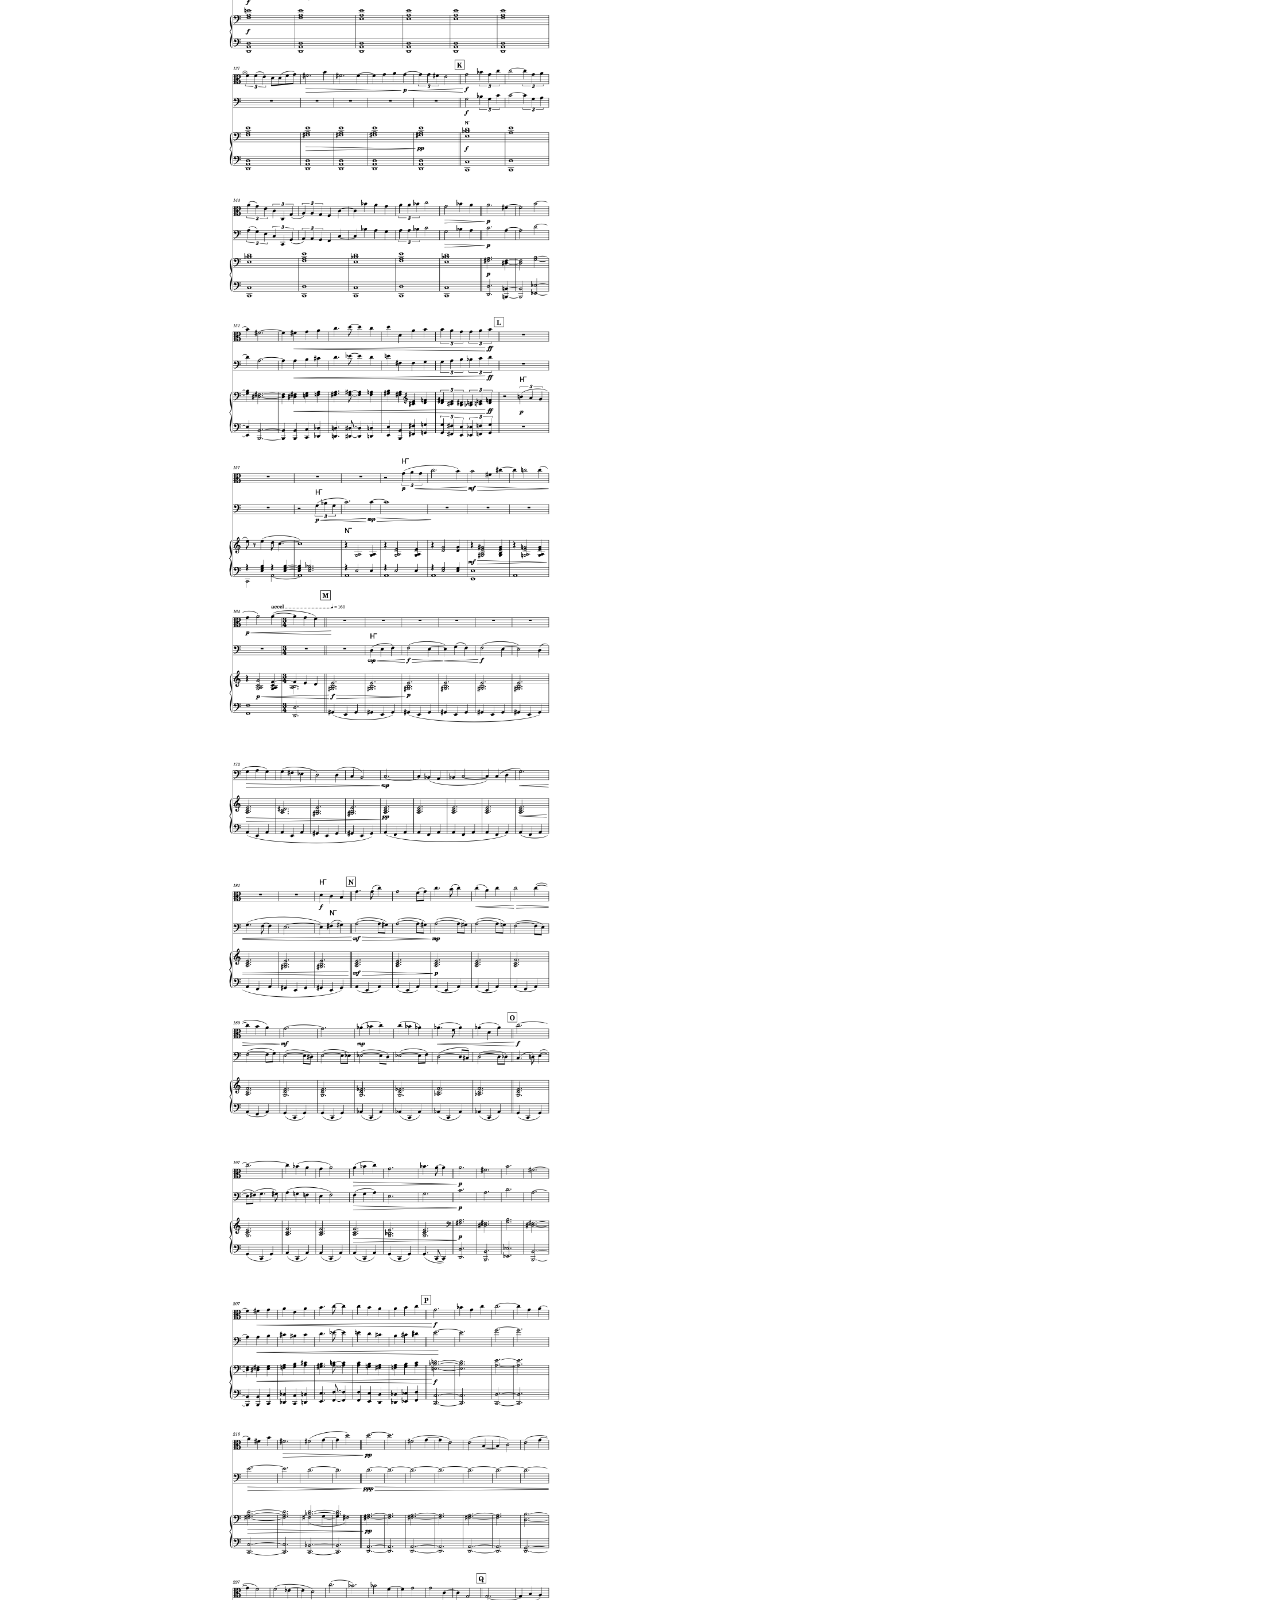
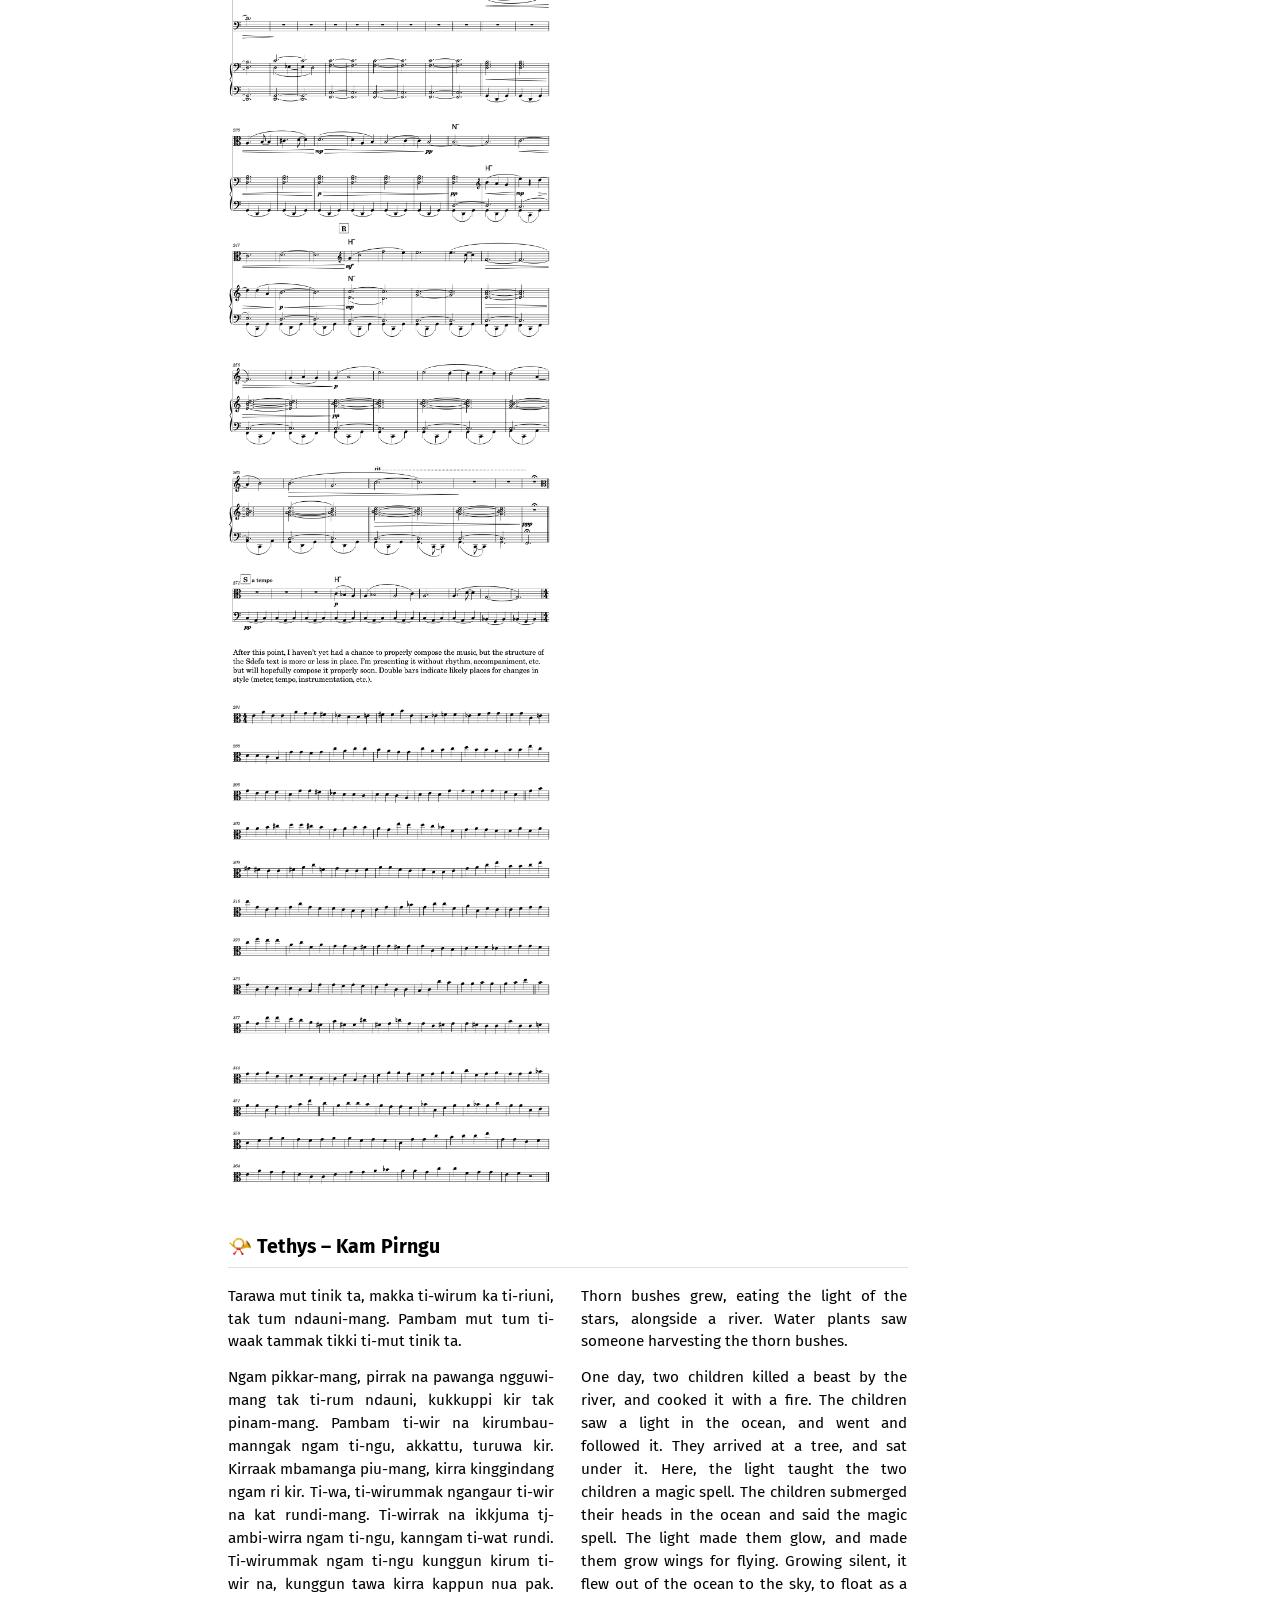
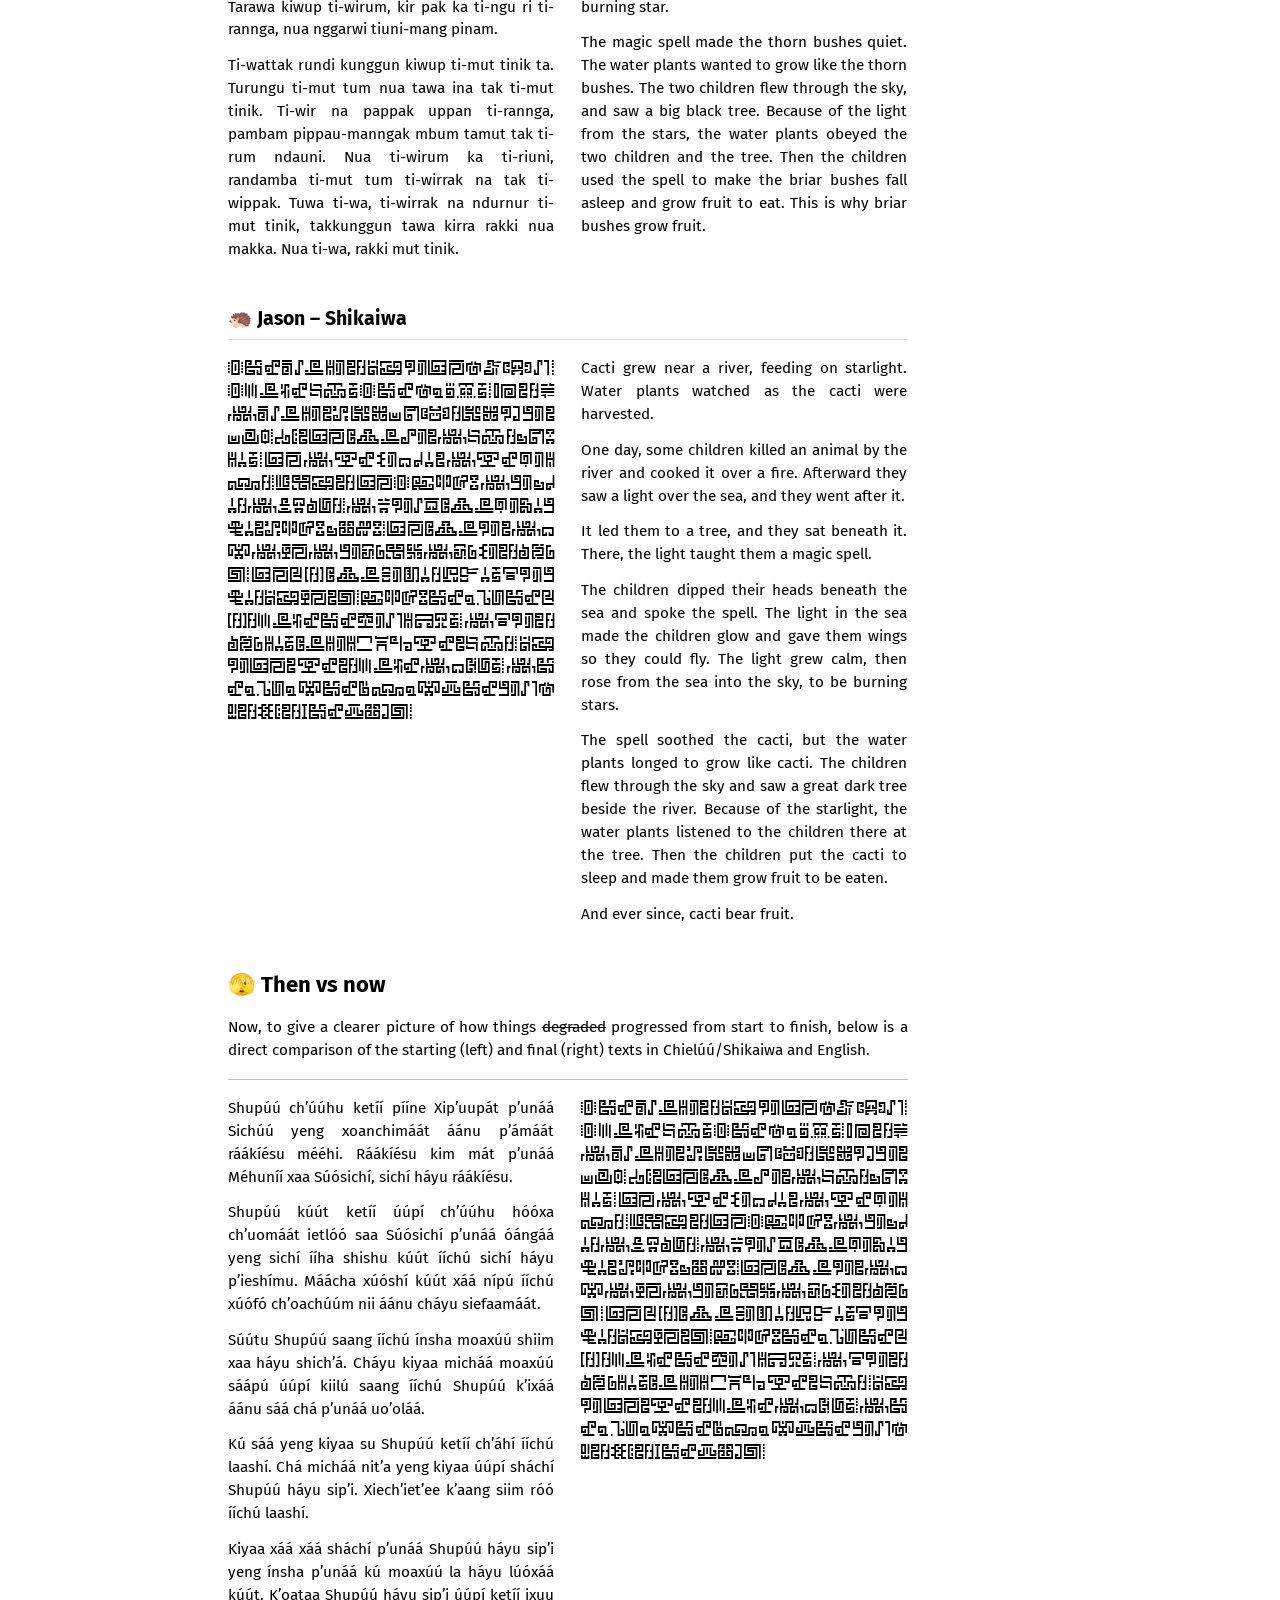
==== commit e3451c8a: "Reposition audio player" ====
--- a/docs/E-Ring/index.html
+++ b/docs/E-Ring/index.html
@@ -662,11 +662,15 @@
 <section id="jonathan-sdefa-1" class="level2">
 <h2 class="anchored" data-anchor-id="jonathan-sdefa-1">🎻 Jonathan – Sdefa</h2>
 <div class="columns">
-<div class="column" style="width:48%;">
+<div class="column" style="width:100%;">
 <p>A short audio sample of the text:</p>
 <audio controls="">
 <source src="sdefa-sample.mp3" type="audio/mp3">
 </audio>
+</div>
+</div>
+<div class="columns">
+<div class="column" style="width:48%;">
 <p><span title="Jonathan's translation into Sdefa of Magpie's Mekundo text."> <img src="sdefa.light.png" class="img-fluid"> </span></p>
 </div><div class="column" style="width:4%;">
 <!-- mind the gap -->
